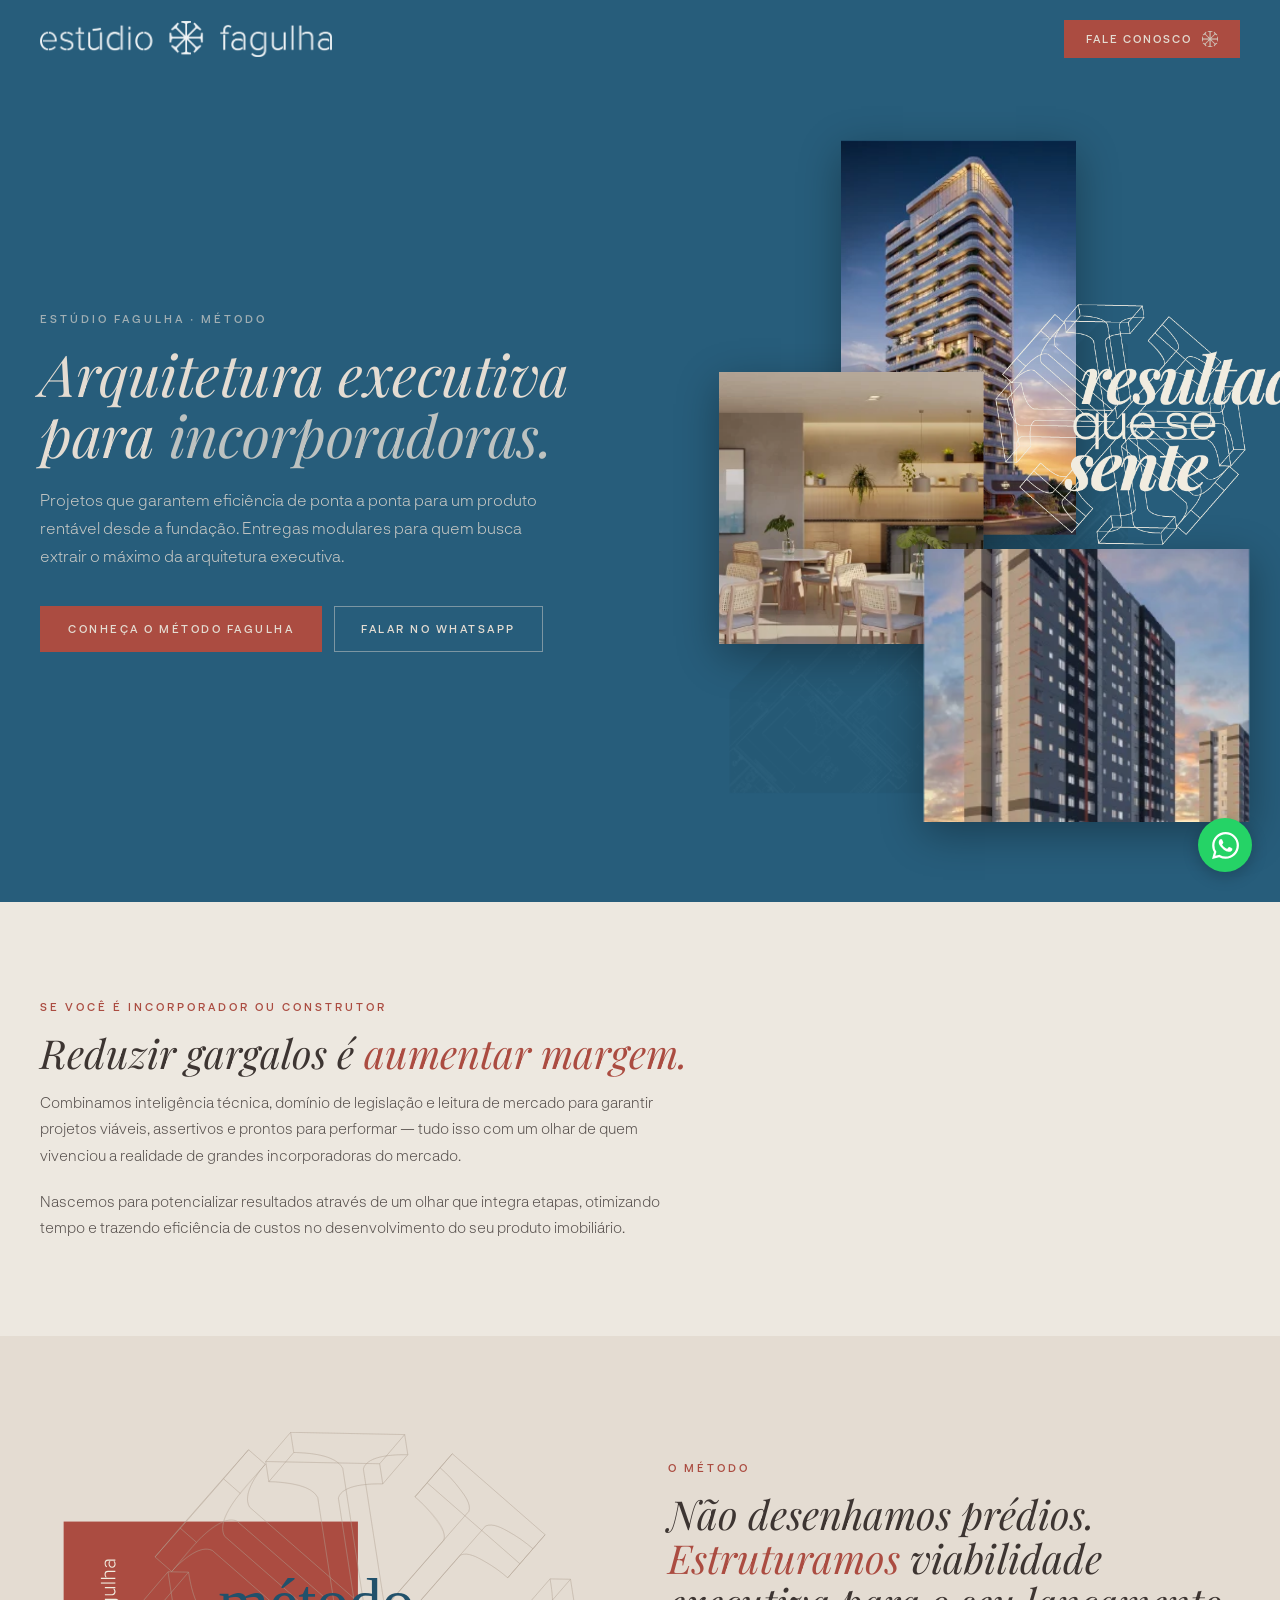
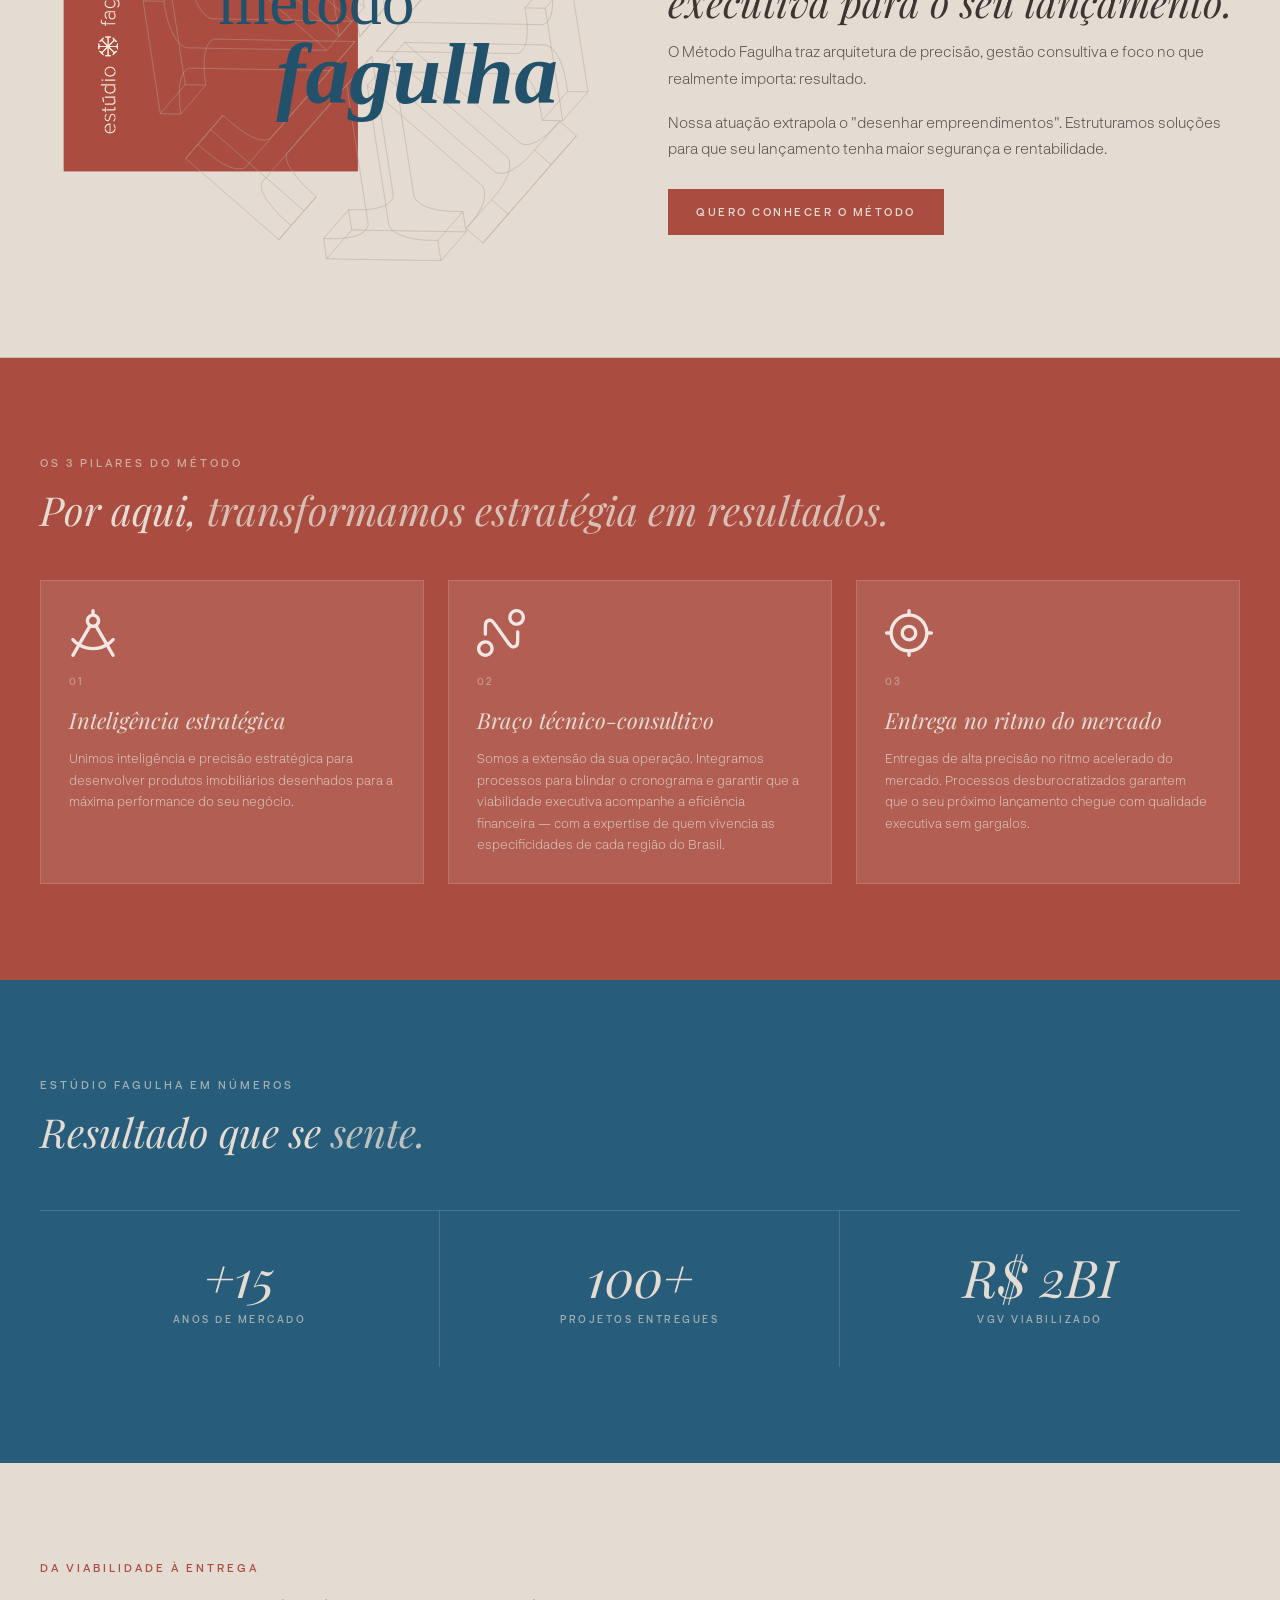
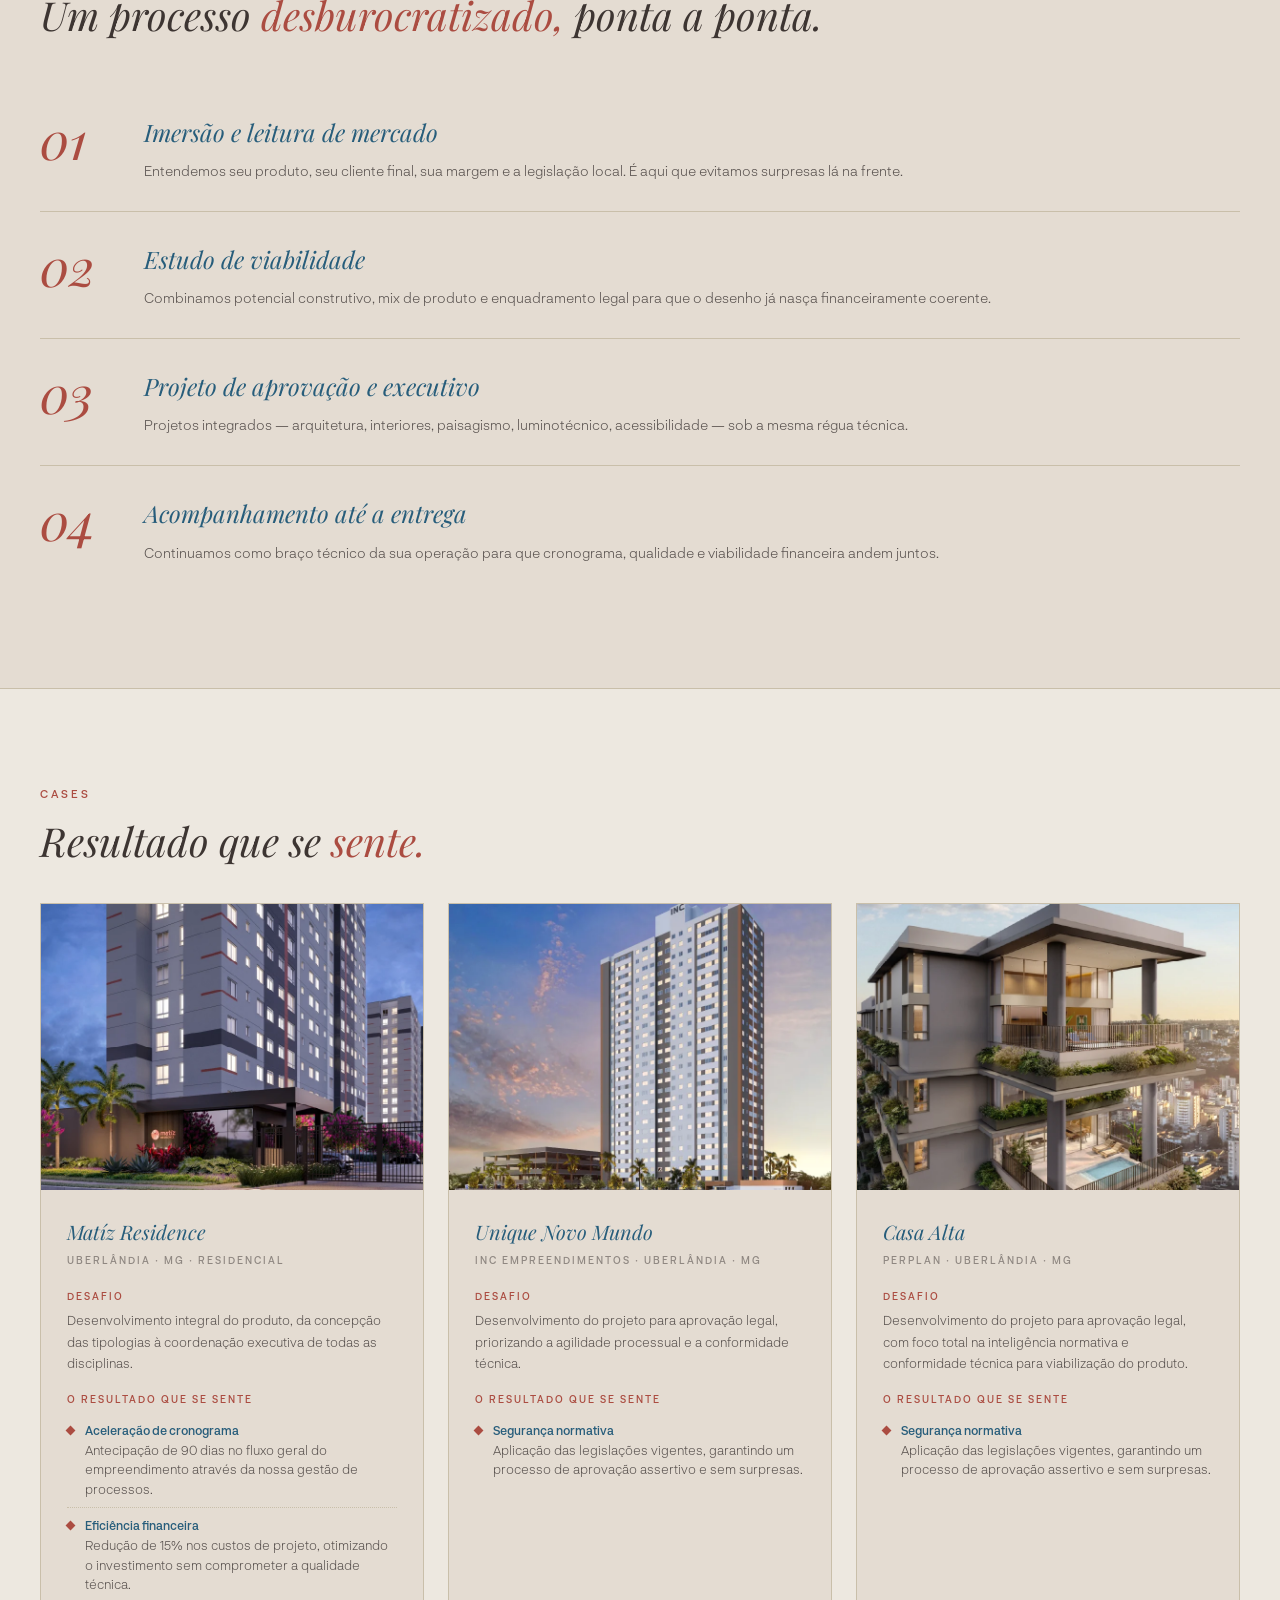
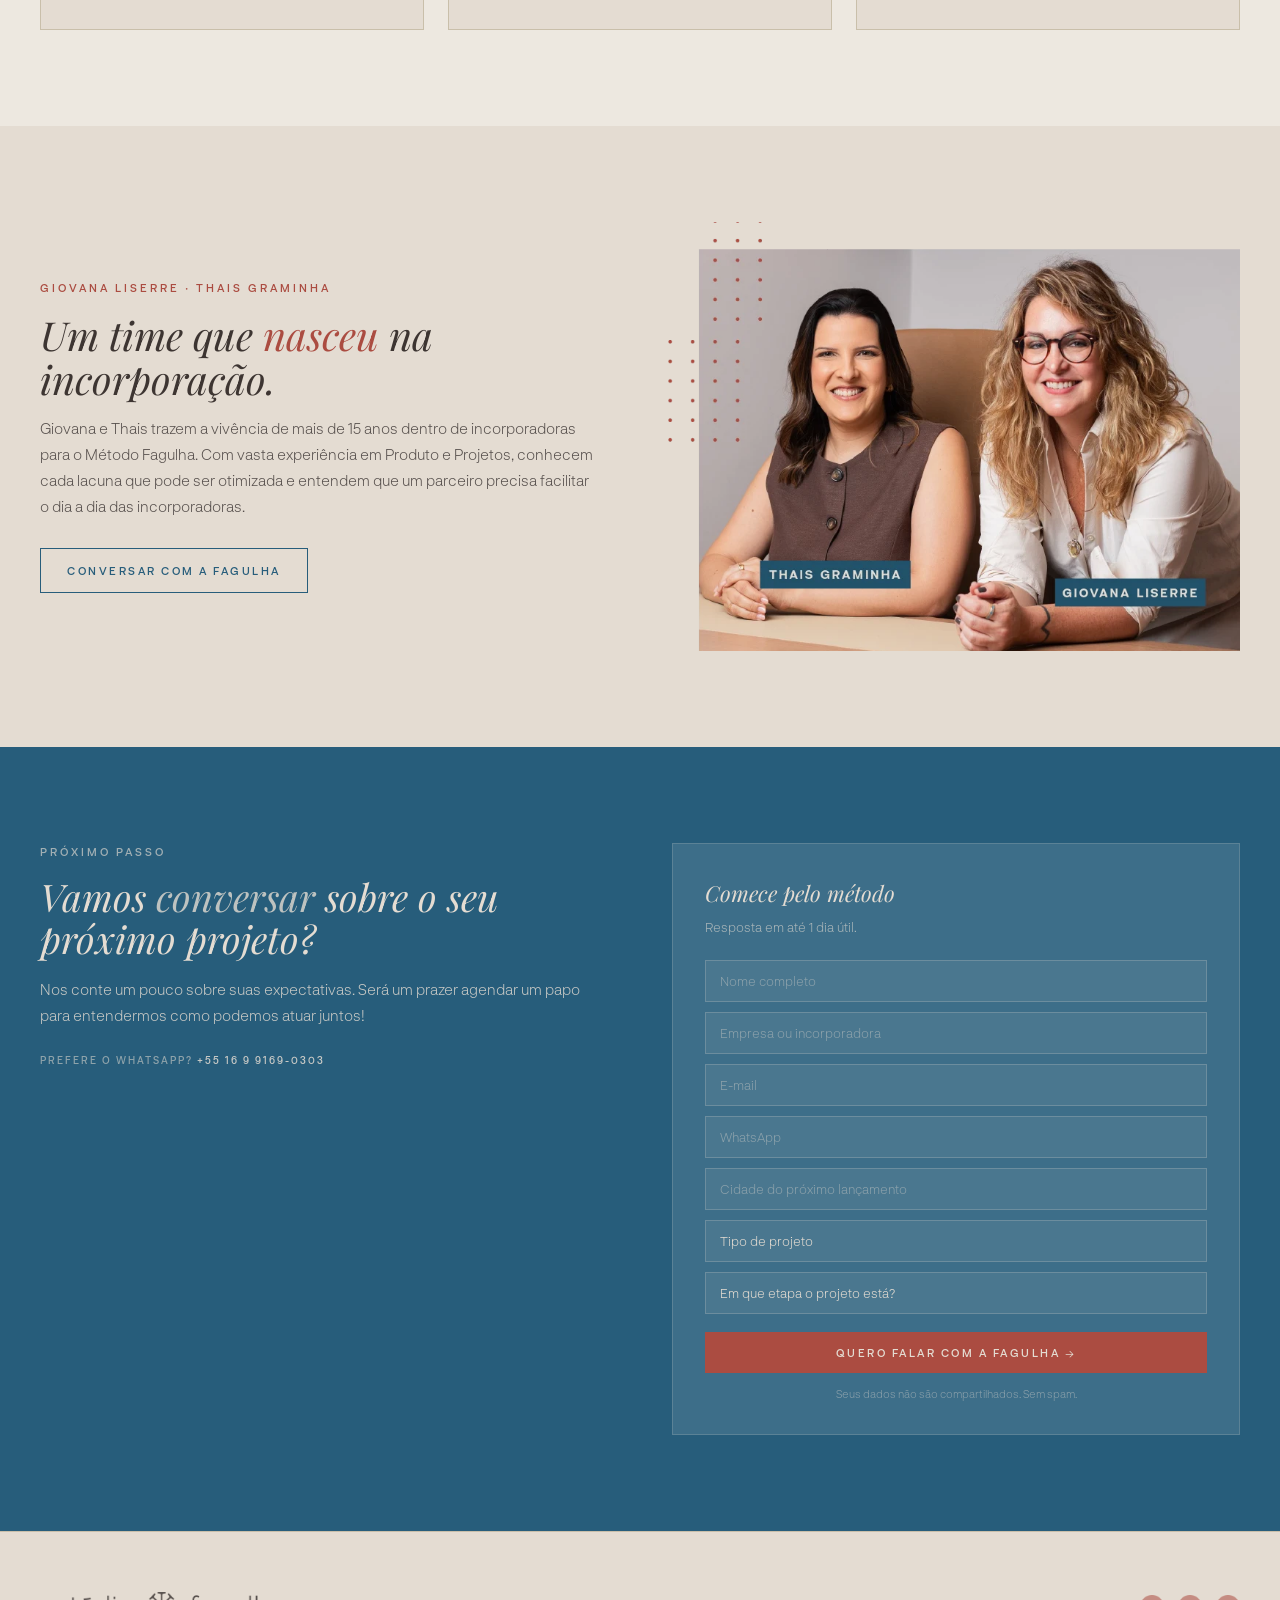
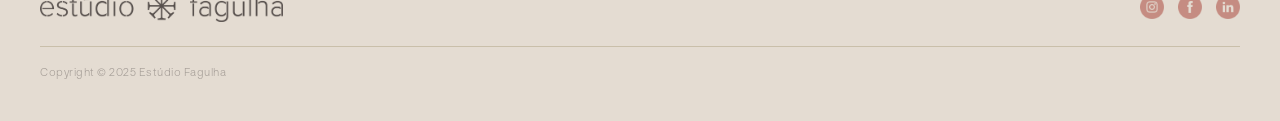
==== lp-metodo/index.html @ 12cda27a "lp-metodo: corrige overflow do overlay hero na borda direita Co-Authored-By: Claude Sonnet 4.6 <nore" ====
<!DOCTYPE html>
<html lang="pt-BR">
<head>
  <meta charset="utf-8">
  <title>Método Fagulha | Estúdio Fagulha</title>
  <meta name="description" content="Arquitetura executiva para incorporadoras e construtoras. Projetos viáveis, assertivos e rentáveis — do estudo de viabilidade à entrega.">
  <meta property="og:title" content="Método Fagulha | Estúdio Fagulha">
  <meta property="og:description" content="Arquitetura executiva para incorporadoras e construtoras. Projetos viáveis, assertivos e rentáveis — do estudo de viabilidade à entrega.">
  <meta property="og:type" content="website">
  <meta name="twitter:card" content="summary_large_image">
  <meta name="viewport" content="width=device-width, initial-scale=1">
  <link href="../images/favicon.jpg" rel="shortcut icon" type="image/x-icon">
  <style>
    /* ── FONTES ── */
    @font-face {
      font-family: 'PlayfairDisplay';
      src: url('../fonts/PlayfairDisplay-Italic.woff2') format('woff2');
      font-weight: 400;
      font-style: italic;
      font-display: swap;
    }
    @font-face {
      font-family: 'Neurialgrotesk';
      src: url('../fonts/NeurialGrotesk-Light.otf') format('opentype');
      font-weight: 300;
      font-style: normal;
      font-display: swap;
    }
    @font-face {
      font-family: 'Neurialgrotesk';
      src: url('../fonts/NeurialGrotesk-Regular.otf') format('opentype');
      font-weight: 400;
      font-style: normal;
      font-display: swap;
    }
    @font-face {
      font-family: 'Neurialgrotesk';
      src: url('../fonts/NeurialGrotesk-Medium.otf') format('opentype');
      font-weight: 500;
      font-style: normal;
      font-display: swap;
    }
    @font-face {
      font-family: 'Neurialgrotesk';
      src: url('../fonts/NeurialGrotesk-Bold.otf') format('opentype');
      font-weight: 700;
      font-style: normal;
      font-display: swap;
    }

    /* ── RESET ── */
    *, *::before, *::after { box-sizing: border-box; margin: 0; padding: 0; }
    html { scroll-behavior: smooth; }

    /* ── BASE ── */
    body {
      background-color: #e4dcd2;
      color: #57504d;
      font-family: 'Neurialgrotesk', Arial, sans-serif;
      font-weight: 400;
      line-height: 1.6;
      -webkit-font-smoothing: antialiased;
      -moz-osx-font-smoothing: grayscale;
      text-rendering: optimizeLegibility;
    }

    /* ── TOKENS ── */
    :root {
      --creme:       #e4dcd2;
      --creme-soft:  #ede8e0;
      --vermelho:    #ab4c41;
      --vermelho-dk: #9a423b;
      --azul:        #275d7b;
      --azul-dk:     #1e4c65;
      --marrom:      #57504d;
      --marrom-dk:   #3d3532;
      --linha:       #c9bfaa;
      --max:         1280px;
    }

    /* ── UTILIDADES ── */
    .eyebrow {
      font-size: 11px;
      font-weight: 500;
      letter-spacing: 3px;
      text-transform: uppercase;
      color: var(--vermelho);
      margin-bottom: 16px;
      display: block;
    }
    .eyebrow.light { color: rgba(228,220,210,.65); }

    h1, h2, h3, h4 {
      font-family: 'PlayfairDisplay', Georgia, serif;
      font-weight: 400;
      font-style: italic;
    }

    img { display: block; }

    /* ── NAVBAR ── */
    .navbar {
      position: fixed;
      top: 0; left: 0; right: 0;
      z-index: 100;
      padding: 20px 40px;
      display: flex;
      align-items: center;
      justify-content: space-between;
      transition: background 0.3s, box-shadow 0.3s;
    }
    .navbar:not(.scrolled) .navbar-logo img {
      filter: brightness(0) invert(1);
      opacity: 0.92;
    }
    .navbar.scrolled {
      background: rgba(228,220,210,.96);
      box-shadow: 0 1px 0 var(--linha);
      backdrop-filter: blur(4px);
    }
    .navbar-logo img { height: 36px; width: auto; transition: filter 0.3s; }
    .navbar-cta {
      display: inline-flex;
      align-items: center;
      gap: 10px;
      background: var(--vermelho);
      color: #e4dcd2;
      padding: 10px 22px;
      font-size: 11px;
      font-weight: 500;
      letter-spacing: 2px;
      text-transform: uppercase;
      text-decoration: none;
      transition: background .2s;
    }
    .navbar-cta:hover { background: var(--vermelho-dk); }
    .navbar-cta img { width: 16px; height: auto; }

    /* ── HERO ── */
    .hero {
      min-height: 100vh;
      padding: 140px 40px 80px;
      display: flex;
      align-items: center;
      background-color: var(--azul);
      overflow: hidden;
    }
    .hero-grid {
      max-width: var(--max);
      margin: 0 auto;
      width: 100%;
      display: grid;
      grid-template-columns: 1.1fr 0.9fr;
      gap: 64px;
      align-items: center;
    }
    .hero-heading {
      font-size: clamp(34px, 4.5vw, 58px);
      line-height: 1.05;
      letter-spacing: -0.5px;
      color: var(--creme);
      margin-bottom: 22px;
    }
    .hero-heading em { color: rgba(228,220,210,.8); font-style: italic; }
    .hero-body {
      font-size: 16px;
      font-weight: 300;
      line-height: 1.75;
      color: rgba(228,220,210,.85);
      margin-bottom: 36px;
      max-width: 500px;
    }
    .hero-ctas { display: flex; flex-wrap: wrap; gap: 12px; }
    /* ── HERO COLLAGE ── */
    .hero-collage {
      position: relative;
      width: 100%;
      aspect-ratio: 3 / 4;
    }
    .hero-text-layer {}

    .hero-blueprint {
      position: absolute;
      bottom: 4%;
      left: 0%;
      width: 78%;
      opacity: .11;
      pointer-events: none;
      z-index: 1;
    }
    .hero-photo {
      position: absolute;
      overflow: hidden;
      z-index: 2;
      box-shadow: 0 12px 40px rgba(0,0,0,.32);
    }
    .hero-photo img {
      width: 100%;
      height: 100%;
      object-fit: cover;
      display: block;
    }
    /* Torre alta — topo centro */
    .hero-photo-1 {
      top: 0;
      left: 22%;
      width: 46%;
      height: 58%;
    }
    /* Interior — meio esquerda */
    .hero-photo-2 {
      top: 34%;
      left: -2%;
      width: 52%;
      height: 40%;
    }
    /* Edifício — base direita */
    .hero-photo-3 {
      bottom: 0;
      right: -2%;
      width: 64%;
      height: 40%;
    }
    .hero-overlay {
      position: absolute;
      top: 24%;
      right: -18%;
      width: 66%;
      z-index: 4;
      pointer-events: none;
    }

    /* ── BOTÕES ── */
    .btn-primary {
      display: inline-flex;
      align-items: center;
      gap: 8px;
      background: var(--vermelho);
      color: #e4dcd2;
      padding: 14px 28px;
      font-size: 11px;
      font-weight: 500;
      letter-spacing: 2.5px;
      text-transform: uppercase;
      text-decoration: none;
      border: none;
      cursor: pointer;
      transition: background .2s;
    }
    .btn-primary:hover { background: var(--vermelho-dk); }

    .btn-outline {
      display: inline-flex;
      align-items: center;
      gap: 8px;
      background: transparent;
      color: var(--creme);
      padding: 13px 26px;
      font-size: 11px;
      font-weight: 500;
      letter-spacing: 2.5px;
      text-transform: uppercase;
      text-decoration: none;
      border: 1.5px solid rgba(228,220,210,.45);
      cursor: pointer;
      transition: all .2s;
    }
    .btn-outline:hover { background: rgba(228,220,210,.1); border-color: var(--creme); }

    .btn-outline-azul {
      display: inline-flex;
      align-items: center;
      gap: 8px;
      background: transparent;
      color: var(--azul);
      padding: 13px 26px;
      font-size: 11px;
      font-weight: 500;
      letter-spacing: 2.5px;
      text-transform: uppercase;
      text-decoration: none;
      border: 1.5px solid var(--azul);
      cursor: pointer;
      transition: all .2s;
    }
    .btn-outline-azul:hover { background: var(--azul); color: var(--creme); }

    /* ── SEÇÕES ── */
    .section { padding: 96px 40px; }
    .section.bg-soft { background: var(--creme-soft); }
    .section.bg-azul { background: var(--azul); color: var(--creme); }
    .section.bg-verm { background: var(--vermelho); color: var(--creme); }

    .section.bg-azul .section-heading,
    .section.bg-verm .section-heading { color: var(--creme); }
    .section.bg-azul .section-heading em,
    .section.bg-verm .section-heading em { color: rgba(228,220,210,.8); }
    .section.bg-azul .section-body,
    .section.bg-verm .section-body { color: rgba(228,220,210,.85); }

    .section-inner { max-width: var(--max); margin: 0 auto; }

    .section-heading {
      font-size: clamp(26px, 3.5vw, 40px);
      line-height: 1.1;
      color: var(--marrom-dk);
      margin-bottom: 14px;
    }
    .section-heading em { color: var(--vermelho); }

    .section-body {
      font-size: 15px;
      font-weight: 300;
      line-height: 1.75;
      color: var(--marrom);
      max-width: 560px;
    }

    /* ── GRIDS ── */
    .two-col { display: grid; grid-template-columns: 1fr 1fr; gap: 56px; align-items: start; }
    .two-col.center { align-items: center; }
    .three-col { display: grid; grid-template-columns: repeat(3, 1fr); gap: 24px; }
    .two-two { display: grid; grid-template-columns: repeat(2, 1fr); gap: 24px; }

    /* ── IMAGENS ── */
    .img-service {
      width: 100%;
      aspect-ratio: 4/3;
      object-fit: cover;
    }

    /* ── PILARES (fundo vermelho) ── */
    .pillar {
      background: rgba(228,220,210,.12);
      border: 1px solid rgba(228,220,210,.18);
      padding: 28px;
    }
    .pillar-icon {
      width: 48px;
      height: 48px;
      margin-bottom: 16px;
      display: block;
      filter: brightness(0) invert(1);
      opacity: 0.85;
    }
    .pillar-num {
      font-size: 10px;
      font-weight: 500;
      letter-spacing: 2px;
      text-transform: uppercase;
      color: rgba(228,220,210,.45);
      margin-bottom: 14px;
    }
    .pillar h4 {
      font-size: 22px;
      color: var(--creme);
      margin-bottom: 10px;
    }
    .pillar p {
      font-size: 13px;
      font-weight: 300;
      color: rgba(228,220,210,.8);
      line-height: 1.65;
    }

    /* ── NÚMEROS ── */
    .stats {
      display: grid;
      grid-template-columns: repeat(3, 1fr);
      margin-top: 56px;
      border-top: 1px solid rgba(228,220,210,.18);
    }
    .stat {
      padding: 40px 24px;
      text-align: center;
      border-right: 1px solid rgba(228,220,210,.18);
    }
    .stat:last-child { border-right: none; }
    .stat-num {
      font-family: 'PlayfairDisplay', Georgia, serif;
      font-size: 52px;
      font-style: italic;
      line-height: 1;
      color: var(--creme);
      margin-bottom: 8px;
    }
    .stat-lab {
      font-size: 10px;
      font-weight: 500;
      letter-spacing: 2.5px;
      text-transform: uppercase;
      color: rgba(228,220,210,.65);
    }

    /* ── PASSOS DO MÉTODO ── */
    .method-steps { margin-top: 48px; }
    .method-step {
      display: grid;
      grid-template-columns: 80px 1fr;
      gap: 24px;
      padding: 28px 0;
      border-bottom: 1px solid var(--linha);
      align-items: start;
    }
    .method-step:last-child { border-bottom: none; }
    .method-step-num {
      font-family: 'PlayfairDisplay', Georgia, serif;
      font-size: 52px;
      font-style: italic;
      color: var(--vermelho);
      line-height: 1;
    }
    .method-step-content h4 {
      font-size: 24px;
      color: var(--azul);
      margin-bottom: 8px;
    }
    .method-step-content p {
      font-size: 14px;
      font-weight: 300;
      line-height: 1.7;
      color: var(--marrom);
    }

    /* ── CASES ── */
    .case-card {
      background: var(--creme);
      border: 1px solid var(--linha);
      overflow: hidden;
    }
    .case-card-img {
      width: 100%;
      aspect-ratio: 4/3;
      object-fit: cover;
      display: block;
      transition: transform .4s;
    }
    .case-card:hover .case-card-img { transform: scale(1.03); }
    .case-card-img-wrap { overflow: hidden; }
    .case-card-body { padding: 26px; }
    .case-card-name {
      font-family: 'PlayfairDisplay', Georgia, serif;
      font-size: 20px;
      color: var(--azul);
      margin-bottom: 4px;
    }
    .case-card-meta {
      font-size: 10px;
      font-weight: 500;
      letter-spacing: 2px;
      text-transform: uppercase;
      color: var(--marrom);
      opacity: .6;
      margin-bottom: 20px;
    }
    .case-label {
      font-size: 10px;
      font-weight: 500;
      letter-spacing: 2px;
      text-transform: uppercase;
      color: var(--vermelho);
      margin-bottom: 6px;
    }
    .case-text {
      font-size: 13px;
      font-weight: 300;
      line-height: 1.65;
      color: var(--marrom);
      margin-bottom: 16px;
    }
    .case-results { list-style: none; }
    .case-results li {
      font-size: 13px;
      font-weight: 300;
      color: var(--marrom);
      padding: 8px 0 8px 18px;
      position: relative;
      border-bottom: 1px dotted var(--linha);
      line-height: 1.5;
    }
    .case-results li:last-child { border-bottom: none; }
    .case-results li::before {
      content: '';
      position: absolute;
      left: 0;
      top: 14px;
      width: 7px;
      height: 7px;
      background: var(--vermelho);
      transform: rotate(45deg);
    }
    .case-results li strong {
      display: block;
      font-weight: 500;
      font-size: 12px;
      color: var(--azul);
      margin-bottom: 2px;
      font-family: 'Neurialgrotesk', sans-serif;
      font-style: normal;
    }

    /* ── DIVISOR ── */
    .divider { border: none; border-top: 1px solid var(--linha); }

    /* ── FORMULÁRIO ── */
    .form-section {
      padding: 96px 40px;
      background: var(--azul);
      color: var(--creme);
    }
    .form-grid {
      max-width: var(--max);
      margin: 0 auto;
      display: grid;
      grid-template-columns: 1fr 1fr;
      gap: 64px;
      align-items: start;
    }
    .form-heading {
      font-size: clamp(26px, 3.5vw, 38px);
      line-height: 1.1;
      color: var(--creme);
      margin-bottom: 16px;
    }
    .form-heading em { color: rgba(228,220,210,.8); }
    .form-body {
      font-size: 15px;
      font-weight: 300;
      line-height: 1.75;
      color: rgba(228,220,210,.85);
      margin-bottom: 24px;
    }
    .form-wp {
      font-size: 10px;
      font-weight: 500;
      letter-spacing: 2px;
      text-transform: uppercase;
      color: rgba(228,220,210,.55);
    }
    .form-wp a { color: rgba(228,220,210,.85); text-decoration: none; }
    .form-wp a:hover { color: var(--creme); }
    .form-box {
      background: rgba(255,255,255,.1);
      border: 1px solid rgba(228,220,210,.18);
      padding: 32px;
    }
    .form-box-title {
      font-family: 'PlayfairDisplay', Georgia, serif;
      font-size: 22px;
      color: var(--creme);
      margin-bottom: 6px;
    }
    .form-box-sub {
      font-size: 13px;
      font-weight: 300;
      color: rgba(228,220,210,.65);
      margin-bottom: 22px;
    }
    .field {
      width: 100%;
      background: rgba(228,220,210,.08);
      border: 1px solid rgba(228,220,210,.22);
      padding: 12px 14px;
      color: var(--creme);
      font-family: 'Neurialgrotesk', Arial, sans-serif;
      font-size: 13px;
      font-weight: 300;
      margin-bottom: 10px;
      outline: none;
      appearance: none;
      transition: border-color .2s;
    }
    .field::placeholder { color: rgba(228,220,210,.42); }
    .field:focus { border-color: rgba(228,220,210,.55); }
    .field option { background: var(--azul-dk); color: #e4dcd2; }
    .form-submit {
      width: 100%;
      background: var(--vermelho);
      color: var(--creme);
      border: none;
      padding: 14px;
      font-family: 'Neurialgrotesk', Arial, sans-serif;
      font-size: 11px;
      font-weight: 500;
      letter-spacing: 2.5px;
      text-transform: uppercase;
      cursor: pointer;
      margin-top: 8px;
      transition: background .2s;
      display: flex;
      align-items: center;
      justify-content: center;
      gap: 10px;
    }
    .form-submit:hover { background: var(--vermelho-dk); }
    .form-privacy {
      font-size: 11px;
      font-weight: 300;
      color: rgba(228,220,210,.45);
      margin-top: 12px;
      text-align: center;
    }

    /* ── FOOTER ── */
    .footer {
      background: transparent;
      padding: 60px 40px 40px;
      border-top: 1px solid var(--linha);
    }
    .footer-bar {
      max-width: var(--max);
      margin: 0 auto;
      display: flex;
      align-items: center;
      justify-content: space-between;
      flex-wrap: wrap;
      gap: 20px;
    }
    .footer-bar img { height: 30px; width: auto; }
    .footer-social { display: flex; gap: 14px; align-items: center; }
    .footer-social a { opacity: .55; transition: opacity .2s; }
    .footer-social a:hover { opacity: 1; }
    .footer-social img { width: 24px; height: 24px; object-fit: contain; }
    .footer-divider {
      max-width: var(--max);
      margin: 24px auto 0;
      border: none;
      border-top: 1px solid var(--linha);
    }
    .footer-copy {
      max-width: var(--max);
      margin: 0 auto;
      padding: 16px 0 0;
      font-size: 11px;
      font-weight: 300;
      color: rgba(87,80,77,.45);
      letter-spacing: .5px;
    }

    /* ── WHATSAPP FLUTUANTE ── */
    .wpp-float {
      position: fixed;
      bottom: 28px;
      right: 28px;
      z-index: 200;
      width: 54px;
      height: 54px;
      background: #25D366;
      border-radius: 50%;
      display: flex;
      align-items: center;
      justify-content: center;
      box-shadow: 0 4px 16px rgba(0,0,0,.22);
      transition: transform .2s;
      text-decoration: none;
    }
    .wpp-float:hover { transform: scale(1.07); }
    .wpp-float svg { width: 27px; height: 27px; fill: #fff; }

    /* ── RESPONSIVO ── */
    @media (max-width: 960px) {
      .navbar { padding: 16px 24px; }
      .hero { padding: 120px 24px 60px; }
      .hero-grid { grid-template-columns: 1fr; gap: 36px; }
      .hero-img { aspect-ratio: 16/9; }
      .section { padding: 72px 24px; }
      .two-col { grid-template-columns: 1fr; gap: 36px; }
      .three-col { grid-template-columns: 1fr; }
      .two-two { grid-template-columns: 1fr; }
      .stats { grid-template-columns: 1fr; }
      .stat { border-right: none; border-bottom: 1px solid rgba(228,220,210,.18); }
      .stat:last-child { border-bottom: none; }
      .method-step { grid-template-columns: 60px 1fr; gap: 16px; }
      .method-step-num { font-size: 40px; }
      .form-section { padding: 72px 24px; }
      .form-grid { grid-template-columns: 1fr; gap: 40px; }
      .footer { padding: 40px 24px 28px; }
      .footer-bar { flex-direction: column; align-items: flex-start; }
    }

    /* ── PLACEHOLDERS DE IMAGEM ── */
    .img-ph {
      width: 100%;
      background: repeating-linear-gradient(
        45deg,
        rgba(171,76,65,.07),
        rgba(171,76,65,.07) 9px,
        rgba(171,76,65,.14) 9px,
        rgba(171,76,65,.14) 18px
      );
      border: 1.5px dashed var(--vermelho);
      display: flex;
      flex-direction: column;
      align-items: center;
      justify-content: center;
      text-align: center;
      padding: 28px 20px;
      gap: 10px;
      font-family: 'Courier New', monospace;
      font-size: 10px;
      letter-spacing: 1.5px;
      text-transform: uppercase;
      color: var(--vermelho);
    }
    .img-ph-file {
      font-size: 11.5px;
      letter-spacing: 0.5px;
      text-transform: none;
      color: var(--marrom-dk);
      background: var(--creme);
      padding: 4px 14px;
      border: 1px solid var(--vermelho);
    }
    .img-ph-dim {
      font-size: 9px;
      opacity: .6;
    }
  </style>
</head>
<body>

<!-- WhatsApp flutuante -->
<a href="https://api.whatsapp.com/send?phone=5516991690303" target="_blank" rel="noopener" class="wpp-float" aria-label="Falar no WhatsApp">
  <svg viewBox="0 0 24 24" xmlns="http://www.w3.org/2000/svg"><path d="M17.472 14.382c-.297-.149-1.758-.867-2.03-.967-.273-.099-.471-.148-.67.15-.197.297-.767.966-.94 1.164-.173.199-.347.223-.644.075-.297-.15-1.255-.463-2.39-1.475-.883-.788-1.48-1.761-1.653-2.059-.173-.297-.018-.458.13-.606.134-.133.298-.347.446-.52.149-.174.198-.298.298-.497.099-.198.05-.371-.025-.52-.075-.149-.669-1.612-.916-2.207-.242-.579-.487-.5-.669-.51-.173-.008-.371-.01-.57-.01-.198 0-.52.074-.792.372-.272.297-1.04 1.016-1.04 2.479 0 1.462 1.065 2.875 1.213 3.074.149.198 2.096 3.2 5.077 4.487.709.306 1.262.489 1.694.625.712.227 1.36.195 1.871.118.571-.085 1.758-.719 2.006-1.413.248-.694.248-1.289.173-1.413-.074-.124-.272-.198-.57-.347m-5.421 7.403h-.004a9.87 9.87 0 01-5.031-1.378l-.361-.214-3.741.982.998-3.648-.235-.374a9.86 9.86 0 01-1.51-5.26c.001-5.45 4.436-9.884 9.888-9.884 2.64 0 5.122 1.03 6.988 2.898a9.825 9.825 0 012.893 6.994c-.003 5.45-4.437 9.884-9.885 9.884m8.413-18.297A11.815 11.815 0 0012.05 0C5.495 0 .16 5.335.157 11.892c0 2.096.547 4.142 1.588 5.945L.057 24l6.305-1.654a11.882 11.882 0 005.683 1.448h.005c6.554 0 11.89-5.335 11.893-11.893a11.821 11.821 0 00-3.48-8.413z"/></svg>
</a>

<!-- ── NAVBAR ── -->
<nav class="navbar" id="navbar">
  <a href="../index.html" class="navbar-logo">
    <img src="../images/Logotipo_Est_Fagulha_horizontal_brown.png" alt="Estúdio Fagulha" width="220" height="auto">
  </a>
  <a href="#contato" class="navbar-cta">
    fale conosco
    <img src="../images/Grafismo_Fagulha_Icone_OffWhite.png" alt="" width="16" height="16">
  </a>
</nav>

<!-- ── HERO ── -->
<section class="hero" id="topo">
  <div class="hero-grid">
    <div class="hero-text-layer">
      <span class="eyebrow light">Estúdio Fagulha &middot; Método</span>
      <h1 class="hero-heading">Arquitetura executiva para <em>incorporadoras.</em></h1>
      <p class="hero-body">Projetos que garantem eficiência de ponta a ponta para um produto rentável desde a fundação. Entregas modulares para quem busca extrair o máximo da arquitetura executiva.</p>
      <div class="hero-ctas">
        <a href="#metodo" class="btn-primary">Conheça o Método Fagulha</a>
        <a href="https://api.whatsapp.com/send?phone=5516991690303" target="_blank" rel="noopener" class="btn-outline">Falar no WhatsApp</a>
      </div>
    </div>
    <div class="hero-collage" id="hero-parallax">
      <img src="../images/hero-blueprint.webp"      alt="" class="hero-blueprint" aria-hidden="true" loading="eager">
      <div class="hero-photo hero-photo-1">
        <img src="../images/hero-foto-01.webp" alt="Torre residencial" loading="eager">
      </div>
      <div class="hero-photo hero-photo-2">
        <img src="../images/hero-foto-03.webp" alt="Área de convivência" loading="eager">
      </div>
      <div class="hero-photo hero-photo-3">
        <img src="../images/hero-foto-02.webp" alt="Empreendimento residencial" loading="eager">
      </div>
      <img src="../images/hero-overlay-texto.webp" alt="" class="hero-overlay" aria-hidden="true" loading="eager">
    </div>
  </div>
</section>

<!-- ── DOR ── -->
<section class="section bg-soft" id="dor">
  <div class="section-inner">
    <span class="eyebrow">Se você é incorporador ou construtor</span>
    <h2 class="section-heading" style="max-width:700px">Reduzir gargalos é <em>aumentar margem.</em></h2>
    <p class="section-body" style="max-width:620px; margin-bottom:20px">Combinamos inteligência técnica, domínio de legislação e leitura de mercado para garantir projetos viáveis, assertivos e prontos para performar — tudo isso com um olhar de quem vivenciou a realidade de grandes incorporadoras do mercado.</p>
    <p class="section-body" style="max-width:620px">Nascemos para potencializar resultados através de um olhar que integra etapas, otimizando tempo e trazendo eficiência de custos no desenvolvimento do seu produto imobiliário.</p>
  </div>
</section>

<!-- ── O MÉTODO ── -->
<section class="section" id="metodo">
  <div class="section-inner">
    <div class="two-col center">
      <img src="../images/metodo-fagulha.svg" alt="Método Fagulha" class="img-service" style="object-fit:contain" loading="lazy">
      <div>
        <span class="eyebrow">O Método</span>
        <h2 class="section-heading">Não desenhamos prédios. <em>Estruturamos</em> viabilidade executiva para o seu lançamento.</h2>
        <p class="section-body" style="margin-bottom:18px">O Método Fagulha traz arquitetura de precisão, gestão consultiva e foco no que realmente importa: resultado.</p>
        <p class="section-body">Nossa atuação extrapola o "desenhar empreendimentos". Estruturamos soluções para que seu lançamento tenha maior segurança e rentabilidade.</p>
        <a href="#contato" class="btn-primary" style="margin-top:28px">Quero conhecer o Método</a>
      </div>
    </div>
  </div>
</section>

<hr class="divider">

<!-- ── PILARES ── -->
<section class="section bg-verm" id="pilares">
  <div class="section-inner">
    <span class="eyebrow light">Os 3 pilares do Método</span>
    <h2 class="section-heading" style="margin-bottom:48px">Por aqui, <em>transformamos estratégia em resultados.</em></h2>
    <div class="three-col">
      <div class="pillar">
        <img src="../images/icone-pilar-01.svg" alt="" class="pillar-icon" aria-hidden="true">
        <div class="pillar-num">01</div>
        <h4>Inteligência estratégica</h4>
        <p>Unimos inteligência e precisão estratégica para desenvolver produtos imobiliários desenhados para a máxima performance do seu negócio.</p>
      </div>
      <div class="pillar">
        <img src="../images/icone-pilar-02.svg" alt="" class="pillar-icon" aria-hidden="true">
        <div class="pillar-num">02</div>
        <h4>Braço técnico-consultivo</h4>
        <p>Somos a extensão da sua operação. Integramos processos para blindar o cronograma e garantir que a viabilidade executiva acompanhe a eficiência financeira — com a expertise de quem vivencia as especificidades de cada região do Brasil.</p>
      </div>
      <div class="pillar">
        <img src="../images/icone-pilar-03.svg" alt="" class="pillar-icon" aria-hidden="true">
        <div class="pillar-num">03</div>
        <h4>Entrega no ritmo do mercado</h4>
        <p>Entregas de alta precisão no ritmo acelerado do mercado. Processos desburocratizados garantem que o seu próximo lançamento chegue com qualidade executiva sem gargalos.</p>
      </div>
    </div>
  </div>
</section>

<!-- ── NÚMEROS ── -->
<section class="section bg-azul" id="numeros">
  <div class="section-inner">
    <span class="eyebrow light">Estúdio Fagulha em números</span>
    <h2 class="section-heading">Resultado que se <em>sente.</em></h2>
    <div class="stats">
      <div class="stat">
        <div class="stat-num">+15</div>
        <div class="stat-lab">anos de mercado</div>
      </div>
      <div class="stat">
        <div class="stat-num">100+</div>
        <div class="stat-lab">projetos entregues</div>
      </div>
      <div class="stat">
        <div class="stat-num">R$&nbsp;2BI</div>
        <div class="stat-lab">VGV viabilizado</div>
      </div>
    </div>
  </div>
</section>

<!-- ── COMO FUNCIONA ── -->
<section class="section" id="como-funciona">
  <div class="section-inner">
    <span class="eyebrow">Da viabilidade à entrega</span>
    <h2 class="section-heading">Um processo <em>desburocratizado,</em> ponta a ponta.</h2>
    <div class="method-steps">
      <div class="method-step">
        <div class="method-step-num">01</div>
        <div class="method-step-content">
          <h4>Imersão e leitura de mercado</h4>
          <p>Entendemos seu produto, seu cliente final, sua margem e a legislação local. É aqui que evitamos surpresas lá na frente.</p>
        </div>
      </div>
      <div class="method-step">
        <div class="method-step-num">02</div>
        <div class="method-step-content">
          <h4>Estudo de viabilidade</h4>
          <p>Combinamos potencial construtivo, mix de produto e enquadramento legal para que o desenho já nasça financeiramente coerente.</p>
        </div>
      </div>
      <div class="method-step">
        <div class="method-step-num">03</div>
        <div class="method-step-content">
          <h4>Projeto de aprovação e executivo</h4>
          <p>Projetos integrados — arquitetura, interiores, paisagismo, luminotécnico, acessibilidade — sob a mesma régua técnica.</p>
        </div>
      </div>
      <div class="method-step">
        <div class="method-step-num">04</div>
        <div class="method-step-content">
          <h4>Acompanhamento até a entrega</h4>
          <p>Continuamos como braço técnico da sua operação para que cronograma, qualidade e viabilidade financeira andem juntos.</p>
        </div>
      </div>
    </div>
  </div>
</section>

<hr class="divider">

<!-- ── CASES ── -->
<section class="section bg-soft" id="cases">
  <div class="section-inner">
    <span class="eyebrow">Cases</span>
    <h2 class="section-heading" style="margin-bottom:40px">Resultado que se <em>sente.</em></h2>
    <div class="three-col">

      <!-- Matíz Residence -->
      <div class="case-card">
        <div class="case-card-img-wrap">
          <img src="../images/case-matiz-residence.webp" alt="Matíz Residence" class="case-card-img" loading="lazy">
        </div>
        <div class="case-card-body">
          <h3 class="case-card-name">Matíz Residence</h3>
          <p class="case-card-meta">Uberlândia &middot; MG &middot; Residencial</p>
          <p class="case-label">Desafio</p>
          <p class="case-text">Desenvolvimento integral do produto, da concepção das tipologias à coordenação executiva de todas as disciplinas.</p>
          <p class="case-label">O resultado que se sente</p>
          <ul class="case-results">
            <li>
              <strong>Aceleração de cronograma</strong>
              Antecipação de 90 dias no fluxo geral do empreendimento através da nossa gestão de processos.
            </li>
            <li>
              <strong>Eficiência financeira</strong>
              Redução de 15% nos custos de projeto, otimizando o investimento sem comprometer a qualidade técnica.
            </li>
          </ul>
        </div>
      </div>

      <!-- Unique Novo Mundo -->
      <div class="case-card">
        <div class="case-card-img-wrap">
          <img src="../images/case-unique-novo-mundo.webp" alt="Unique Novo Mundo" class="case-card-img" loading="lazy">
        </div>
        <div class="case-card-body">
          <h3 class="case-card-name">Unique Novo Mundo</h3>
          <p class="case-card-meta">INC Empreendimentos &middot; Uberlândia &middot; MG</p>
          <p class="case-label">Desafio</p>
          <p class="case-text">Desenvolvimento do projeto para aprovação legal, priorizando a agilidade processual e a conformidade técnica.</p>
          <p class="case-label">O resultado que se sente</p>
          <ul class="case-results">
            <li>
              <strong>Segurança normativa</strong>
              Aplicação das legislações vigentes, garantindo um processo de aprovação assertivo e sem surpresas.
            </li>
          </ul>
        </div>
      </div>

      <!-- Casa Alta -->
      <div class="case-card">
        <div class="case-card-img-wrap">
          <img src="../images/case-casa-alta.webp" alt="Casa Alta" class="case-card-img" loading="lazy">
        </div>
        <div class="case-card-body">
          <h3 class="case-card-name">Casa Alta</h3>
          <p class="case-card-meta">Perplan &middot; Uberlândia &middot; MG</p>
          <p class="case-label">Desafio</p>
          <p class="case-text">Desenvolvimento do projeto para aprovação legal, com foco total na inteligência normativa e conformidade técnica para viabilização do produto.</p>
          <p class="case-label">O resultado que se sente</p>
          <ul class="case-results">
            <li>
              <strong>Segurança normativa</strong>
              Aplicação das legislações vigentes, garantindo um processo de aprovação assertivo e sem surpresas.
            </li>
          </ul>
        </div>
      </div>

    </div>
  </div>
</section>

<!-- ── QUEM ESTÁ POR TRÁS ── -->
<section class="section" id="sobre">
  <div class="section-inner">
    <div class="two-col center">
      <div>
        <span class="eyebrow">Giovana Liserre &middot; Thais Graminha</span>
        <h2 class="section-heading">Um time que <em>nasceu</em> na incorporação.</h2>
        <p class="section-body">Giovana e Thais trazem a vivência de mais de 15 anos dentro de incorporadoras para o Método Fagulha. Com vasta experiência em Produto e Projetos, conhecem cada lacuna que pode ser otimizada e entendem que um parceiro precisa facilitar o dia a dia das incorporadoras.</p>
        <a href="#contato" class="btn-outline-azul" style="margin-top:28px">Conversar com a Fagulha</a>
      </div>
      <img src="../images/fundadoras-fagulha.webp" alt="Thais Graminha e Giovana Liserre — fundadoras do Estúdio Fagulha" class="img-service" loading="lazy">
    </div>
  </div>
</section>

<!-- ── FORMULÁRIO ── -->
<section class="form-section" id="contato">
  <div class="form-grid">
    <div>
      <span class="eyebrow light">Próximo passo</span>
      <h2 class="form-heading">Vamos <em>conversar</em> sobre o seu próximo projeto?</h2>
      <p class="form-body">Nos conte um pouco sobre suas expectativas. Será um prazer agendar um papo para entendermos como podemos atuar juntos!</p>
      <p class="form-wp">Prefere o WhatsApp? <a href="https://api.whatsapp.com/send?phone=5516991690303" target="_blank" rel="noopener">+55 16 9 9169-0303</a></p>
    </div>
    <div class="form-box">
      <div class="form-box-title">Comece pelo método</div>
      <div class="form-box-sub">Resposta em até 1 dia útil.</div>
      <form name="metodo-contato" method="post" action="#">
        <input  class="field" type="text"  name="nome"      placeholder="Nome completo"               required>
        <input  class="field" type="text"  name="empresa"   placeholder="Empresa ou incorporadora"     required>
        <input  class="field" type="email" name="email"     placeholder="E-mail"                       required>
        <input  class="field" type="tel"   name="whatsapp"  placeholder="WhatsApp">
        <input  class="field" type="text"  name="cidade"    placeholder="Cidade do próximo lançamento">
        <select class="field" name="tipo" required>
          <option value="" disabled selected>Tipo de projeto</option>
          <option value="Residencial">Residencial</option>
          <option value="Comercial">Comercial</option>
          <option value="Corporativo">Corporativo</option>
        </select>
        <select class="field" name="etapa">
          <option value="" disabled selected>Em que etapa o projeto está?</option>
          <option value="Concepção">Concepção</option>
          <option value="Viabilidade">Estudo de Viabilidade</option>
          <option value="Aprovação">Projeto de Aprovação</option>
          <option value="Executivo">Projeto Executivo</option>
          <option value="Outra">Outra etapa</option>
        </select>
        <button type="submit" class="form-submit">
          Quero falar com a Fagulha &rarr;
        </button>
        <p class="form-privacy">Seus dados não são compartilhados. Sem spam.</p>
      </form>
    </div>
  </div>
</section>

<!-- ── FOOTER ── -->
<footer class="footer">
  <div class="footer-bar">
    <a href="../index.html">
      <img src="../images/Logotipo_Est_Fagulha_horizontal_brown.png" alt="Estúdio Fagulha" width="180" height="auto">
    </a>
    <div class="footer-social">
      <a href="https://www.instagram.com/estudiofagulha.arq/" target="_blank" rel="noopener" aria-label="Instagram">
        <img src="../images/IG.webp" alt="Instagram" width="24" height="24">
      </a>
      <a href="https://www.facebook.com/p/Est%C3%BAdio-Fagulha-61559311312057/" target="_blank" rel="noopener" aria-label="Facebook">
        <img src="../images/FB.webp" alt="Facebook" width="24" height="24">
      </a>
      <a href="https://www.linkedin.com/company/est%C3%BAdio-fagulha/" target="_blank" rel="noopener" aria-label="LinkedIn">
        <img src="../images/LI.webp" alt="LinkedIn" width="24" height="24">
      </a>
    </div>
  </div>
  <hr class="footer-divider">
  <div class="footer-copy">Copyright &copy; 2025 Est&uacute;dio Fagulha</div>
</footer>

<script>
  // Navbar ao scroll
  const navbar = document.getElementById('navbar');
  window.addEventListener('scroll', () => {
    navbar.classList.toggle('scrolled', window.scrollY > 50);
  }, { passive: true });

  // ── Paralaxe collage — cada foto move independente ao hover ──
  const collageEl = document.querySelector('.hero-collage');
  const ph1 = collageEl.querySelector('.hero-photo-1');
  const ph2 = collageEl.querySelector('.hero-photo-2');
  const ph3 = collageEl.querySelector('.hero-photo-3');

  let tx = 0, ty = 0;
  const s1 = { x: 0, y: 0 }; // torre  — mais lenta (profundidade)
  const s2 = { x: 0, y: 0 }; // interior — média
  const s3 = { x: 0, y: 0 }; // edifício  — mais rápida (frente)

  collageEl.addEventListener('mouseleave', () => { tx = 0; ty = 0; });
  collageEl.addEventListener('mousemove', (e) => {
    const r = collageEl.getBoundingClientRect();
    tx = (e.clientX - r.left) / r.width  - 0.5;
    ty = (e.clientY - r.top)  / r.height - 0.5;
  });

  function lerp(a, b, t) { return a + (b - a) * t; }

  (function tick() {
    requestAnimationFrame(tick);
    s1.x = lerp(s1.x, tx * 18, 0.07); s1.y = lerp(s1.y, ty * 12, 0.07);
    s2.x = lerp(s2.x, tx * 28, 0.07); s2.y = lerp(s2.y, ty * 18, 0.07);
    s3.x = lerp(s3.x, tx * 40, 0.07); s3.y = lerp(s3.y, ty * 26, 0.07);
    ph1.style.transform = `translate(${s1.x}px,${s1.y}px)`;
    ph2.style.transform = `translate(${s2.x}px,${s2.y}px)`;
    ph3.style.transform = `translate(${s3.x}px,${s3.y}px)`;
  })();
</script>

</body>
</html>
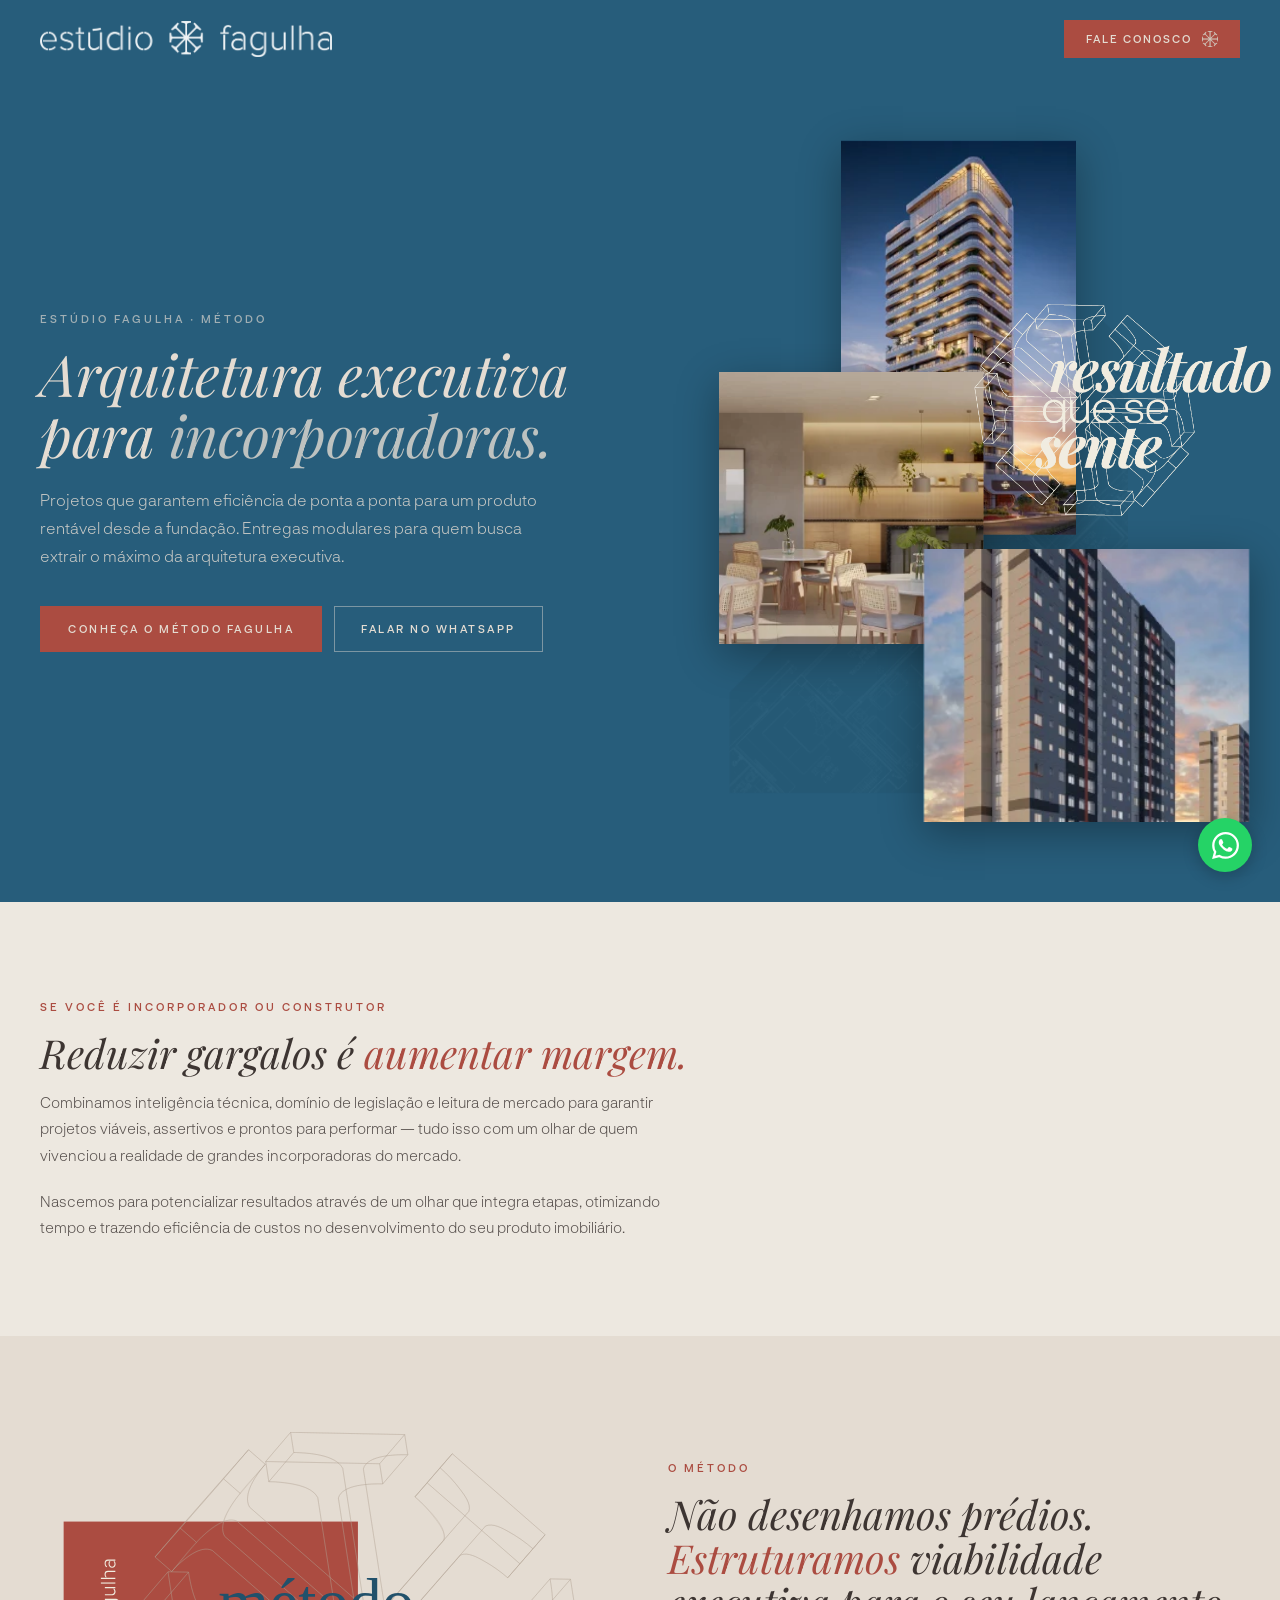
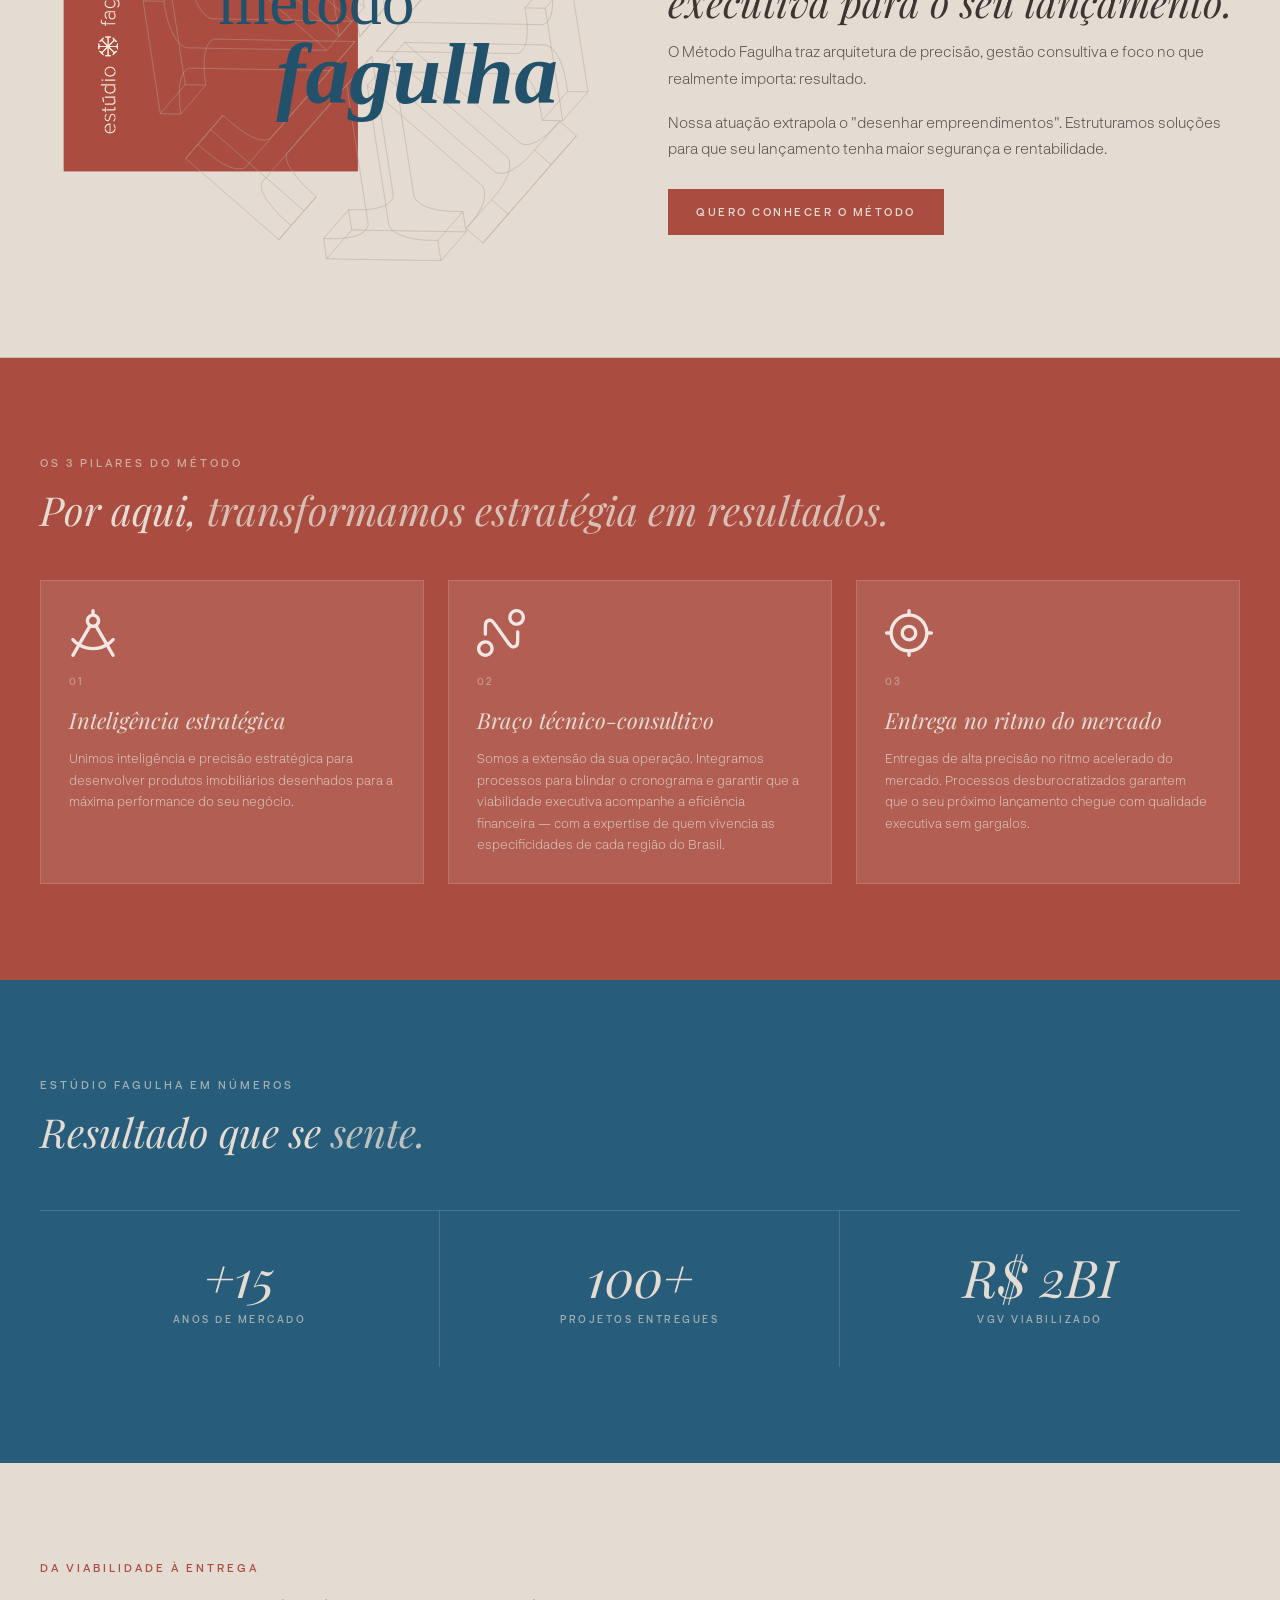
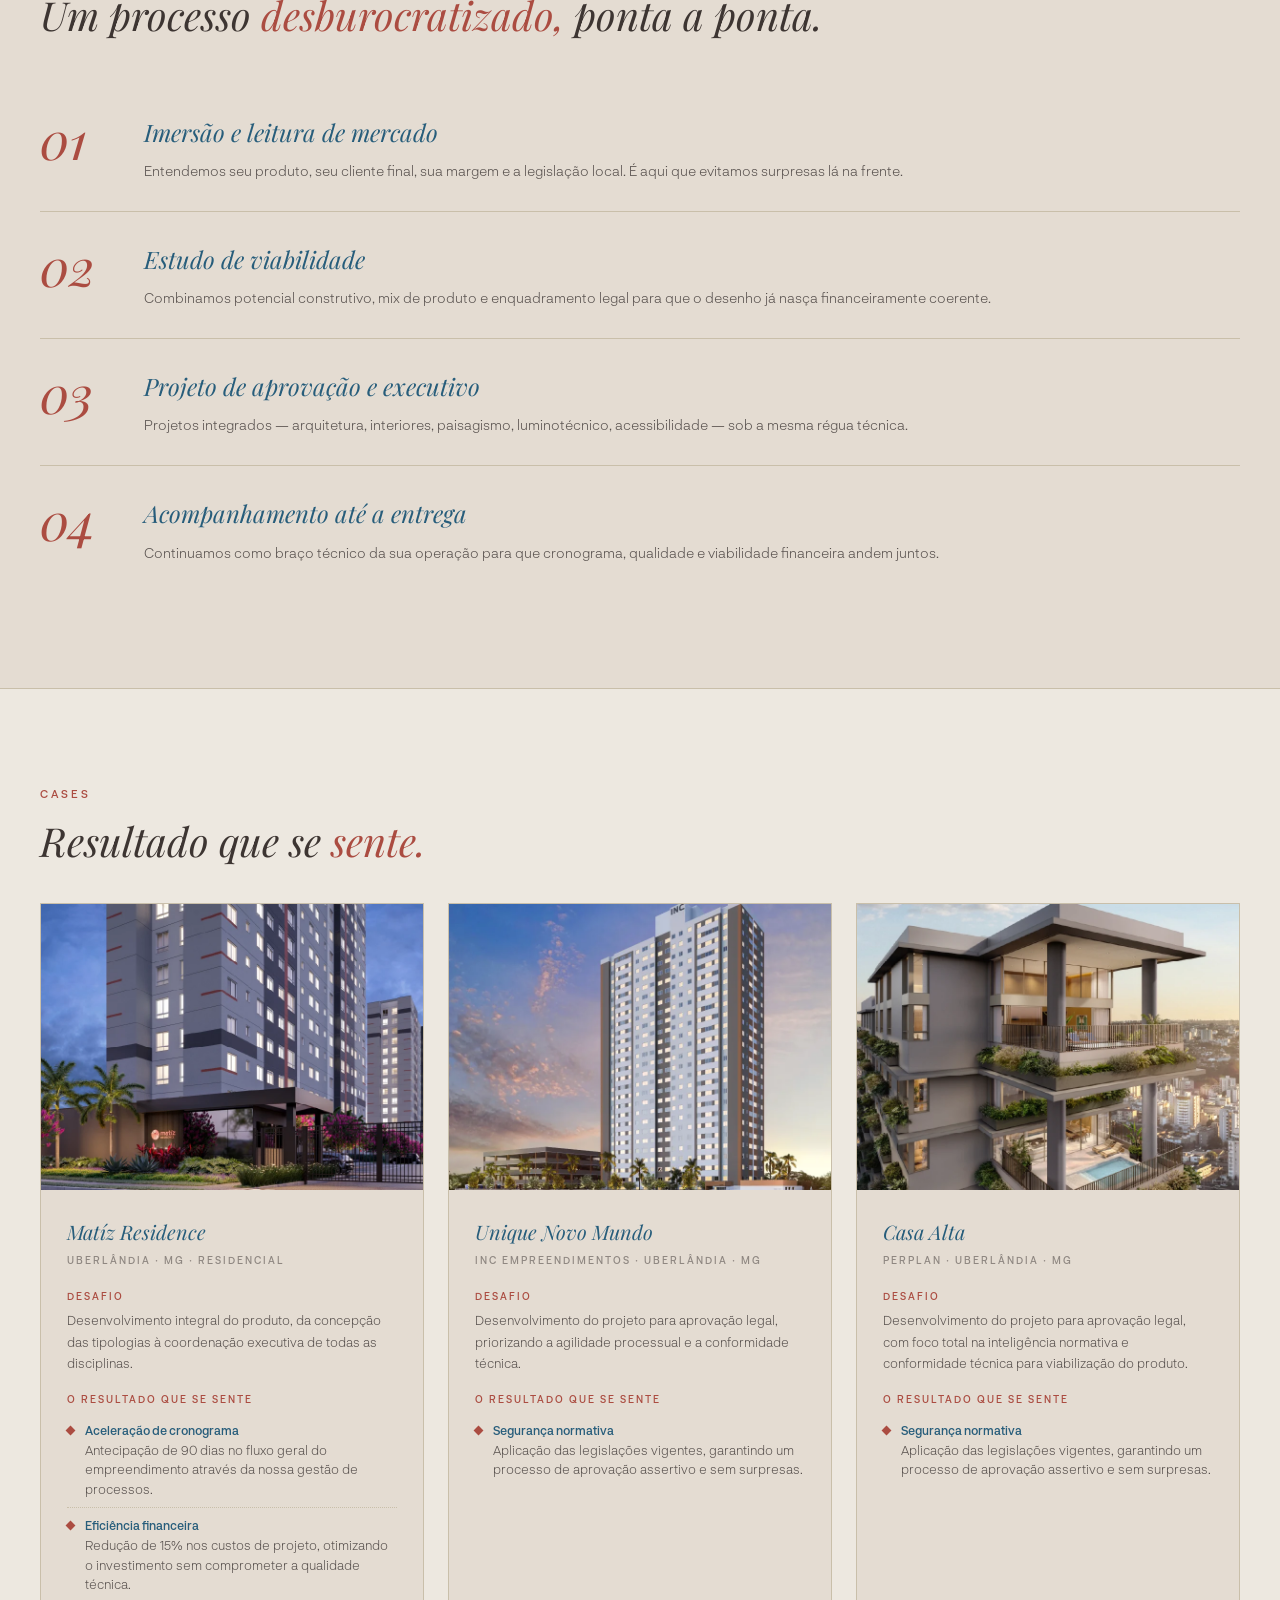
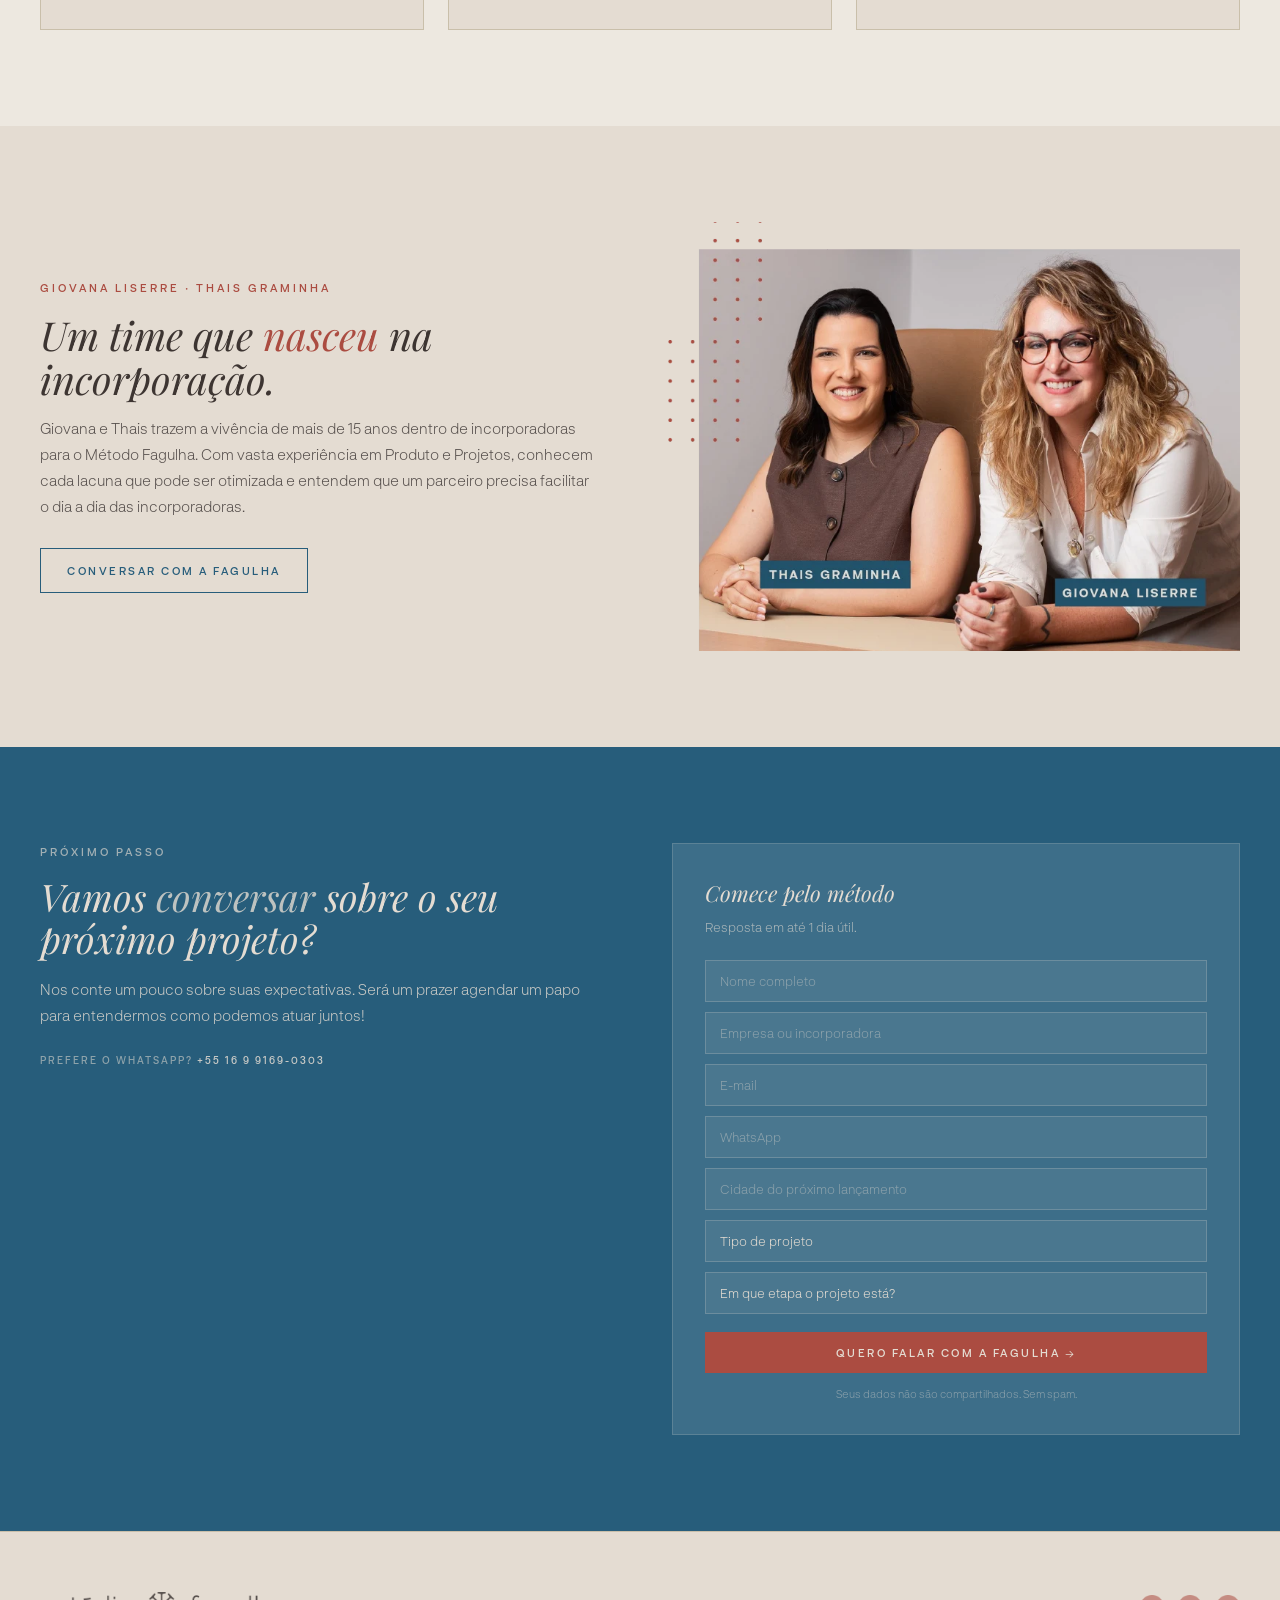
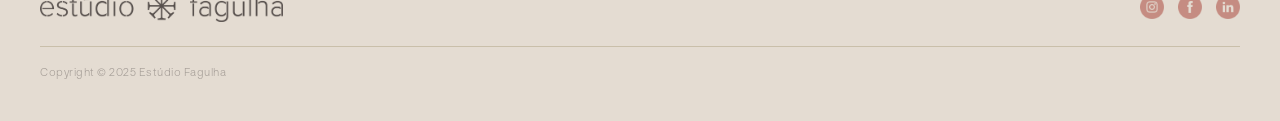
==== commit 3b231497: "lp-metodo: corrige overlay hero cortando em viewports menores Co-Authored-By: Claude Sonnet 4.6 <nor" ====
--- a/lp-metodo/index.html
+++ b/lp-metodo/index.html
@@ -224,8 +224,8 @@
     .hero-overlay {
       position: absolute;
       top: 24%;
-      right: -18%;
-      width: 66%;
+      right: -6%;
+      width: 58%;
       z-index: 4;
       pointer-events: none;
     }
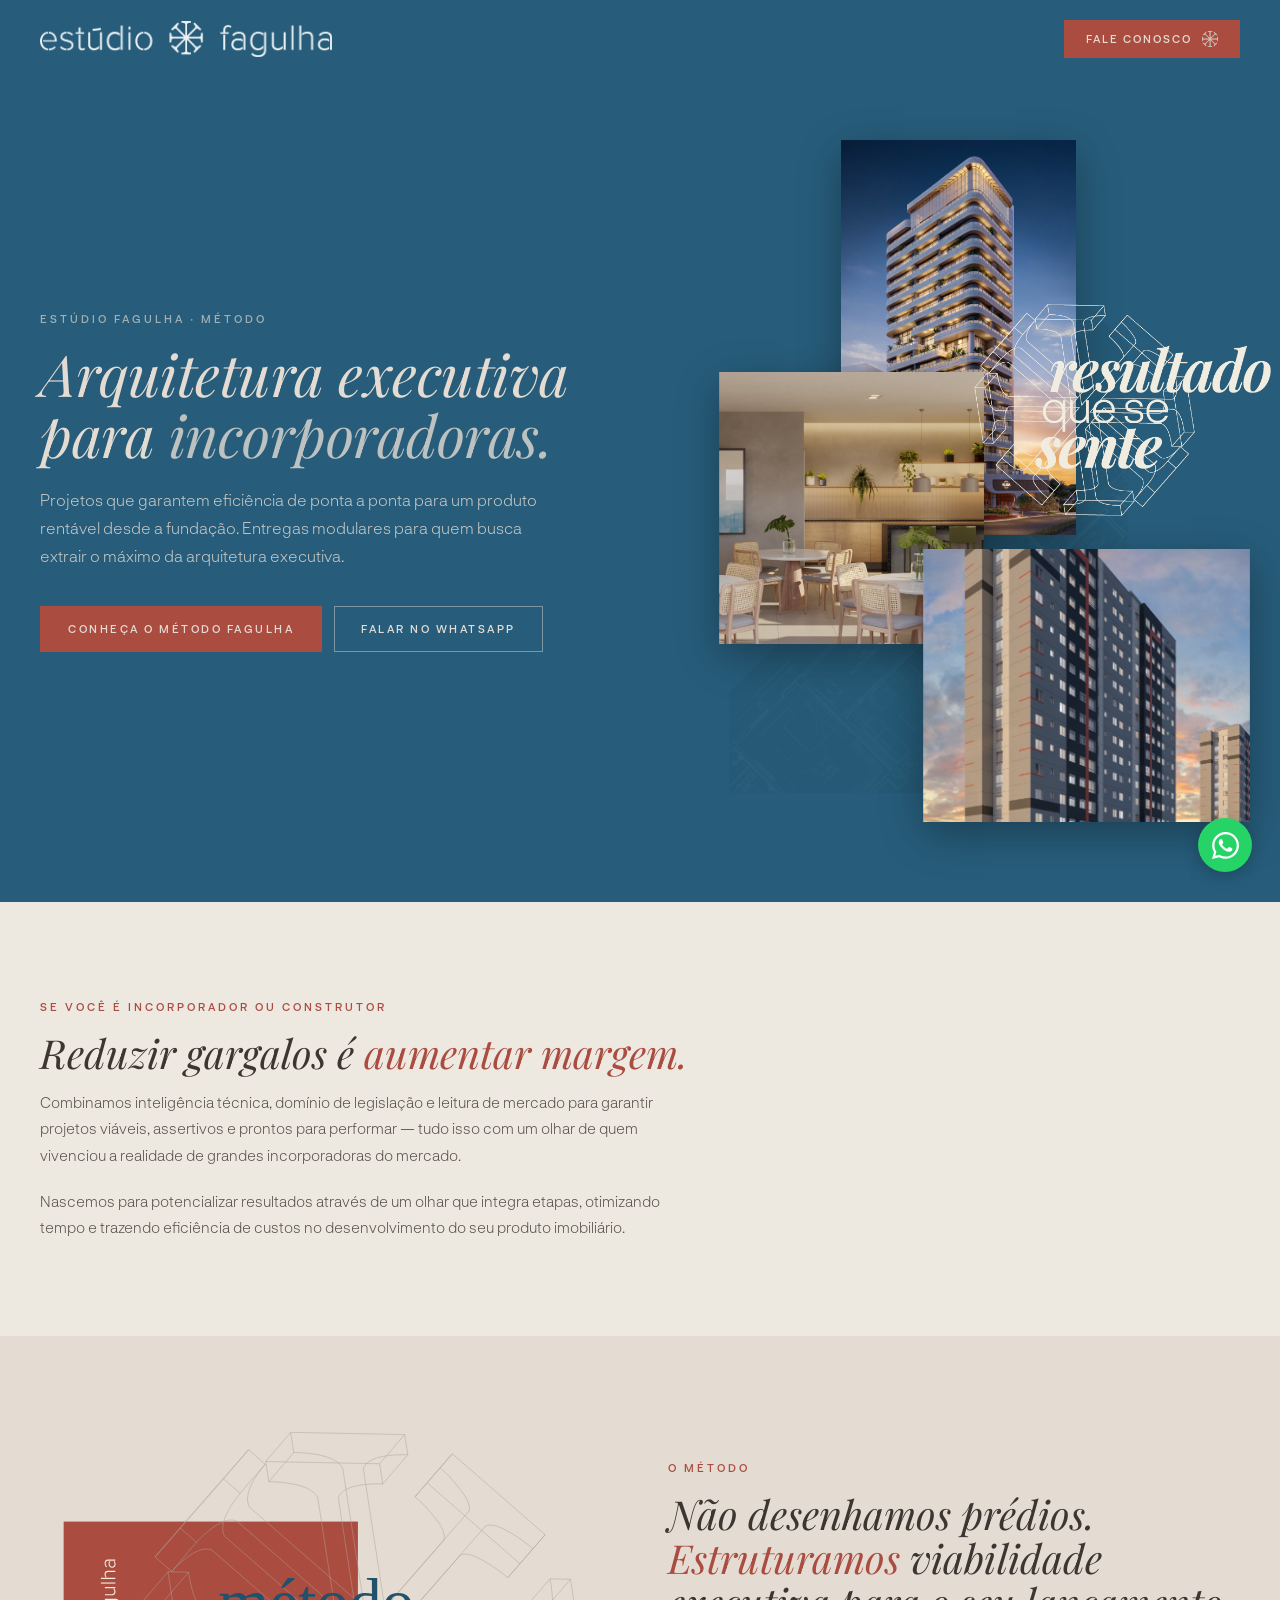
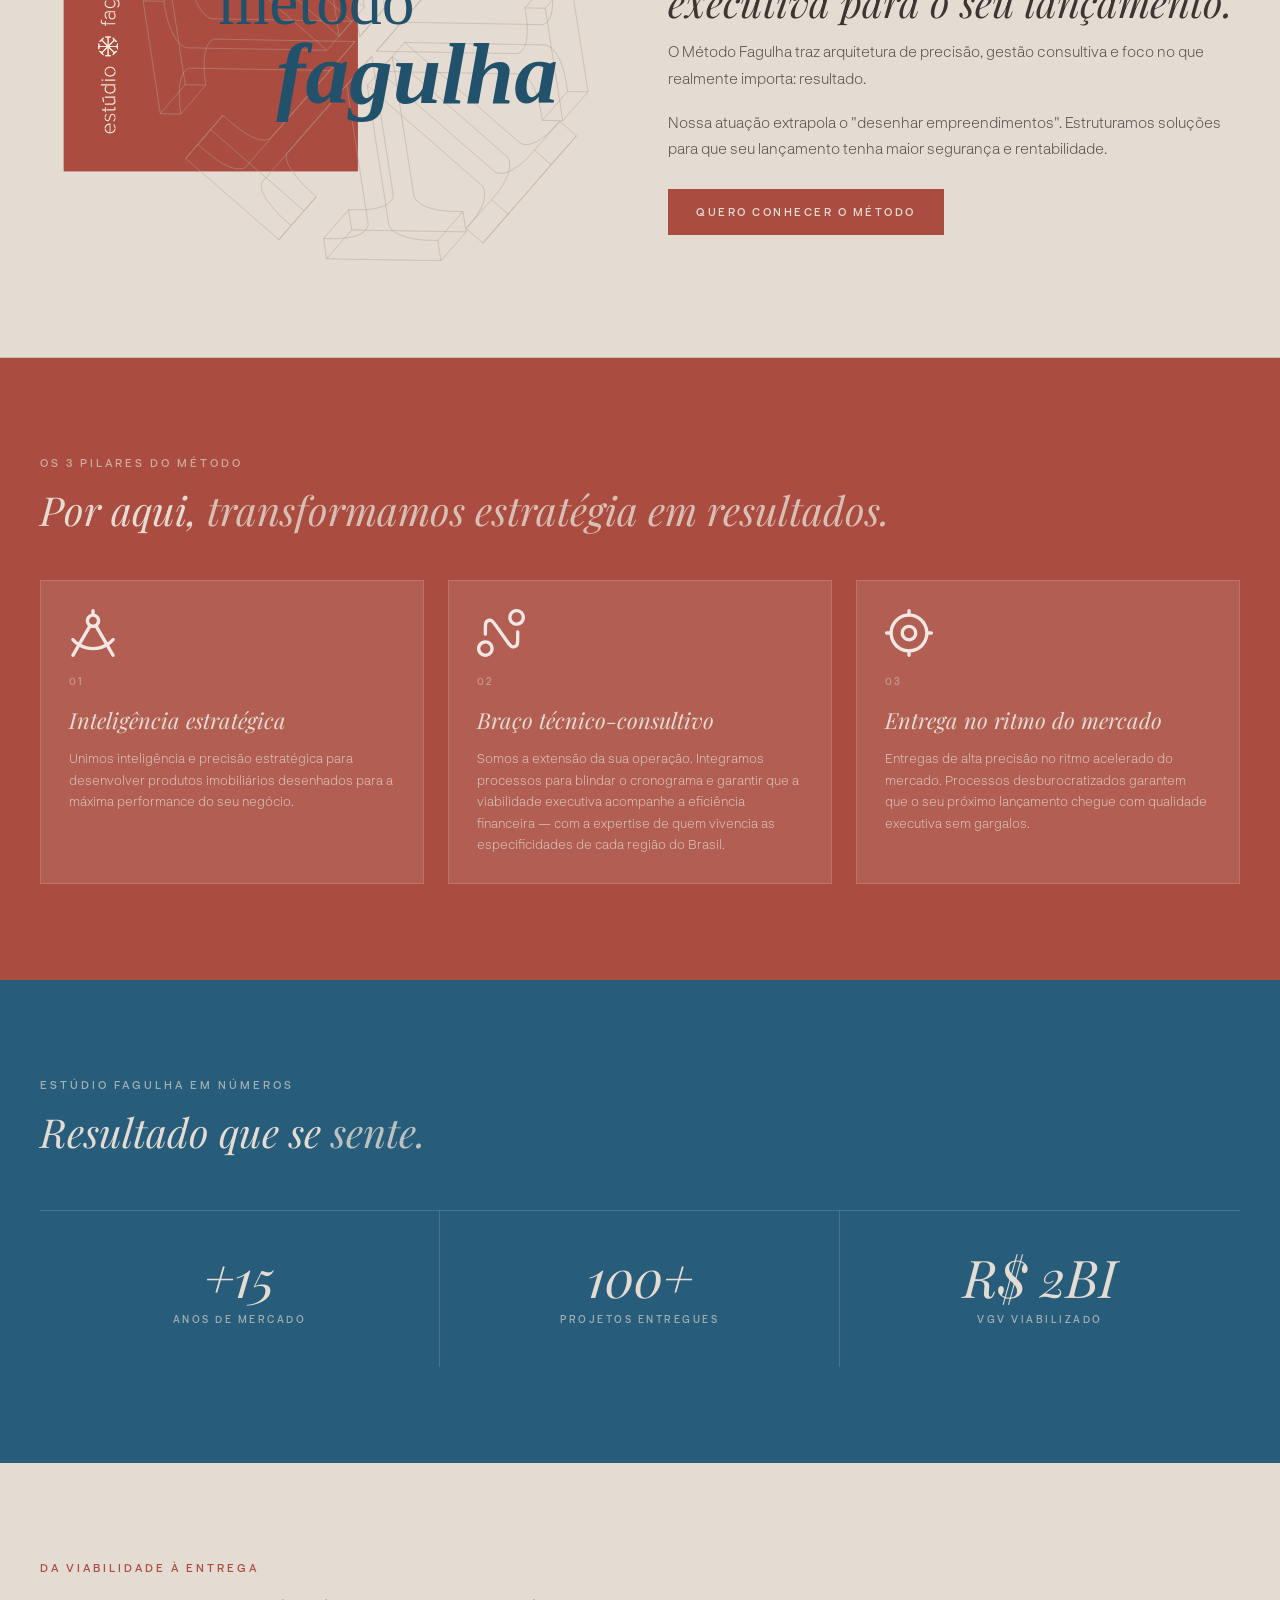
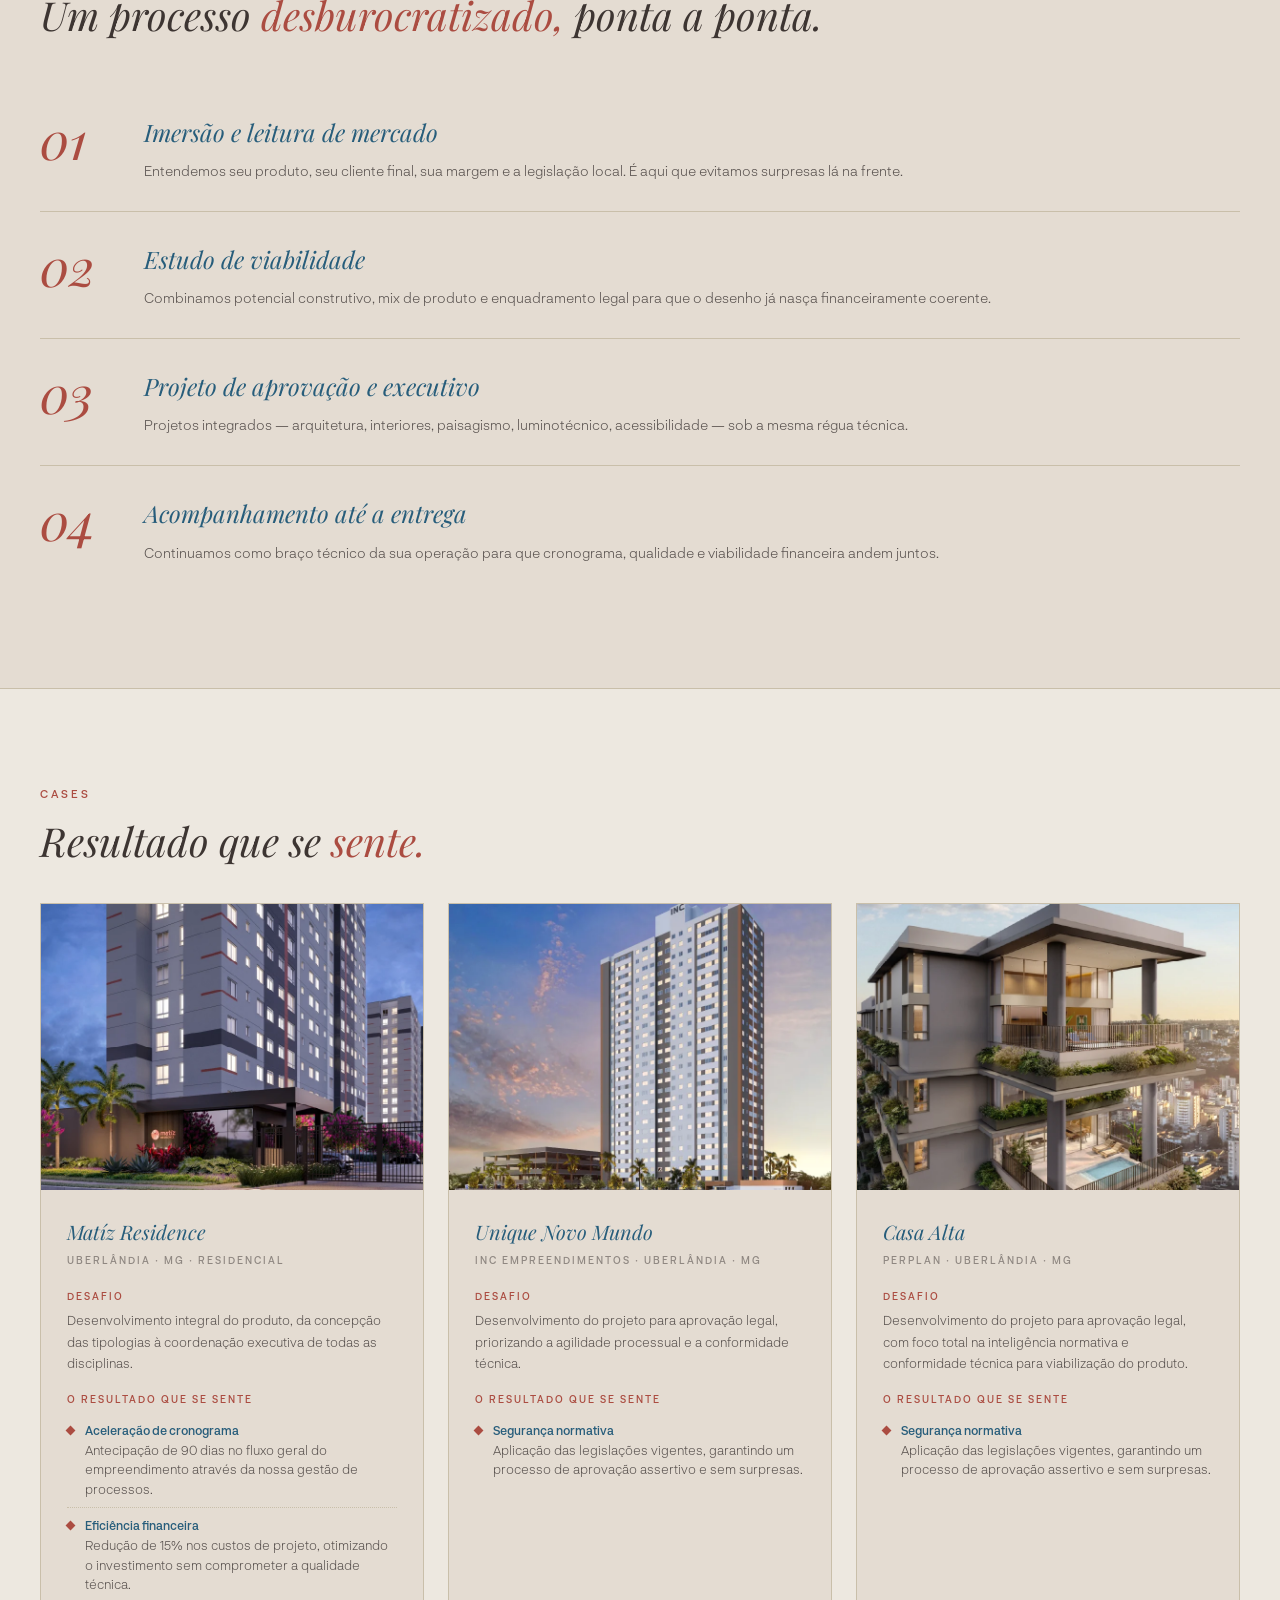
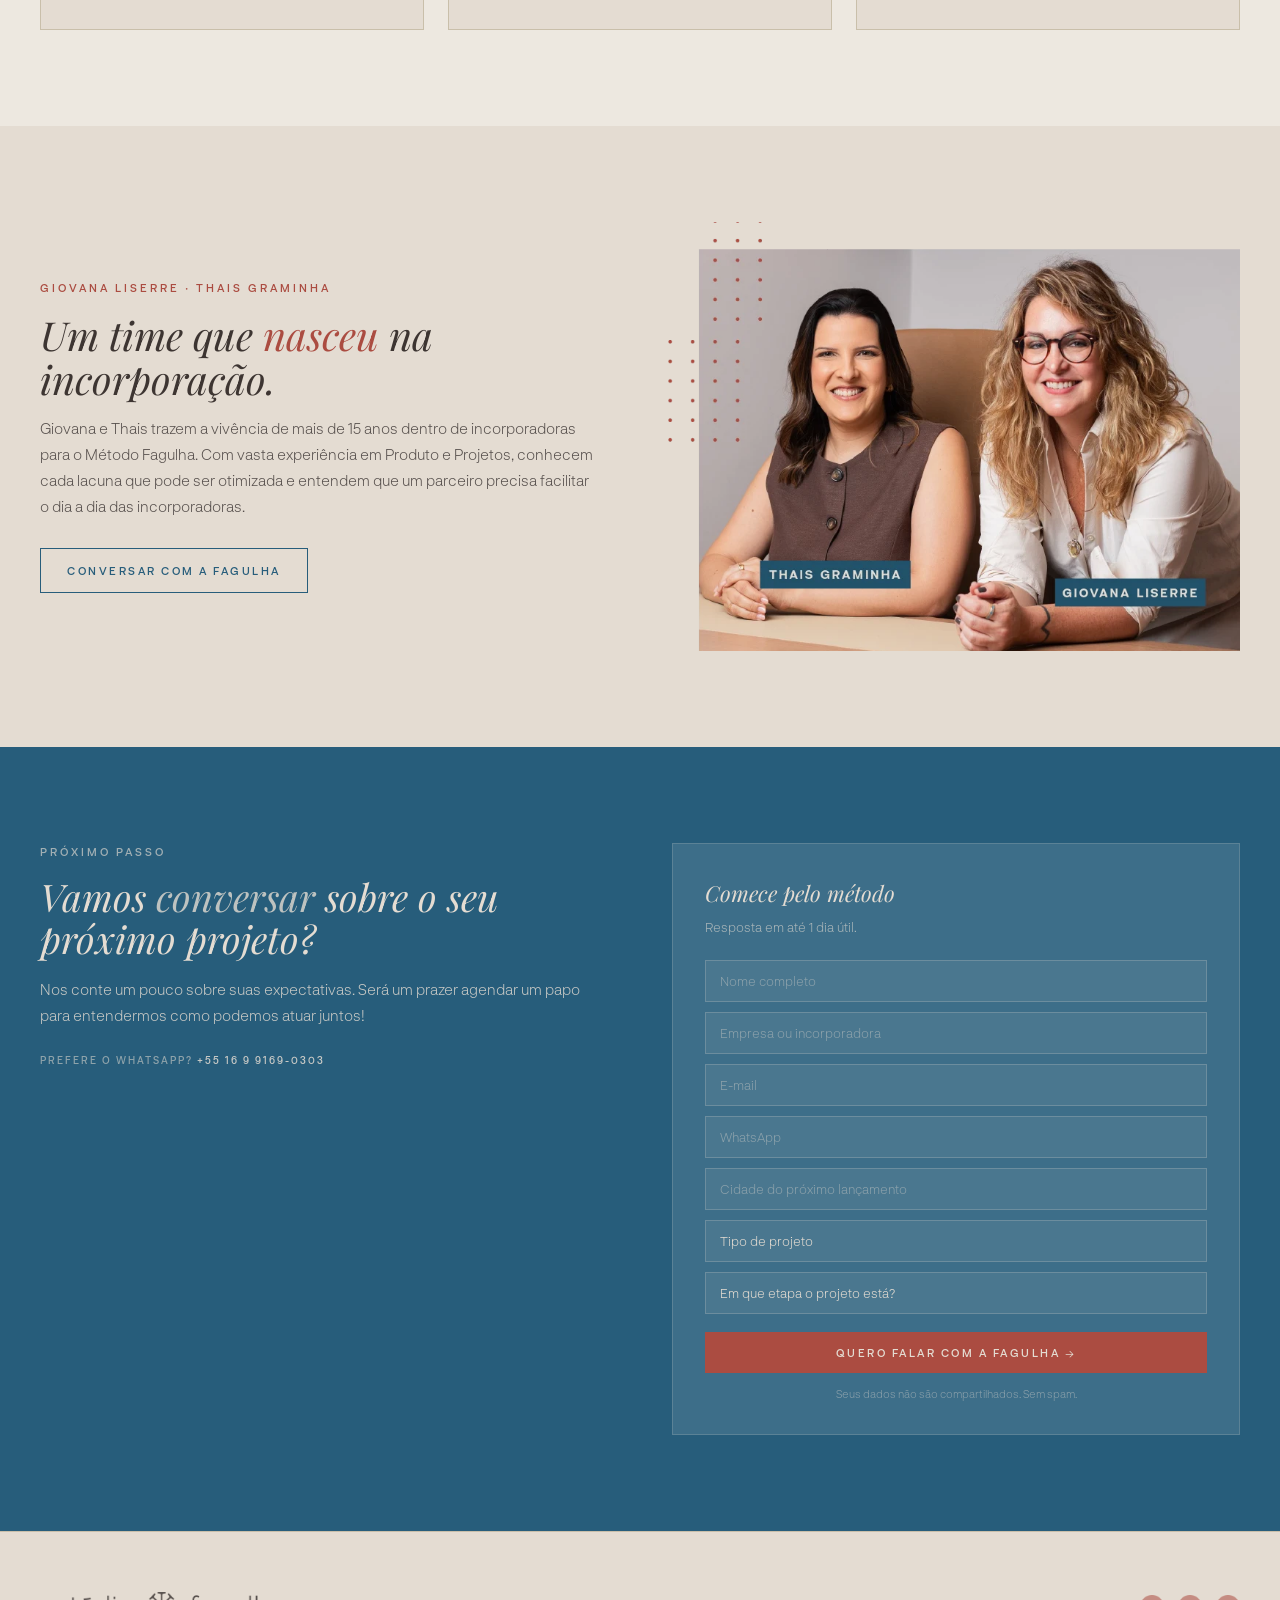
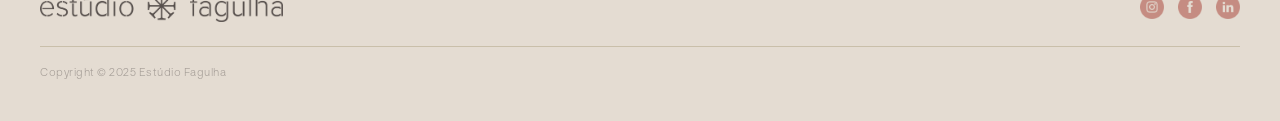
==== commit f9b2b96e: "lp-metodo: troca foto 1 e foto 2 na hero collage Co-Authored-By: Claude Sonnet 4.6 <noreply@anthropi" ====
--- a/lp-metodo/index.html
+++ b/lp-metodo/index.html
@@ -660,9 +660,13 @@
     /* ── RESPONSIVO ── */
     @media (max-width: 960px) {
       .navbar { padding: 16px 24px; }
+      .navbar-logo img { height: 28px; }
+      .navbar-cta { padding: 8px 14px; font-size: 10px; letter-spacing: 1.5px; gap: 6px; }
+      .navbar-cta img { display: none; }
       .hero { padding: 120px 24px 60px; }
       .hero-grid { grid-template-columns: 1fr; gap: 36px; }
       .hero-img { aspect-ratio: 16/9; }
+      .hero-overlay { right: 0; width: 46%; top: 20%; }
       .section { padding: 72px 24px; }
       .two-col { grid-template-columns: 1fr; gap: 36px; }
       .three-col { grid-template-columns: 1fr; }
@@ -676,6 +680,10 @@
       .form-grid { grid-template-columns: 1fr; gap: 40px; }
       .footer { padding: 40px 24px 28px; }
       .footer-bar { flex-direction: column; align-items: flex-start; }
+    }
+    @media (max-width: 480px) {
+      .navbar-cta { display: none; }
+      .hero-overlay { right: 0; width: 48%; top: 18%; }
     }
 
     /* ── PLACEHOLDERS DE IMAGEM ── */
@@ -750,10 +758,10 @@
     <div class="hero-collage" id="hero-parallax">
       <img src="../images/hero-blueprint.webp"      alt="" class="hero-blueprint" aria-hidden="true" loading="eager">
       <div class="hero-photo hero-photo-1">
+        <img src="../images/hero-foto-03.webp" alt="Área de convivência" loading="eager">
+      </div>
+      <div class="hero-photo hero-photo-2">
         <img src="../images/hero-foto-01.webp" alt="Torre residencial" loading="eager">
-      </div>
-      <div class="hero-photo hero-photo-2">
-        <img src="../images/hero-foto-03.webp" alt="Área de convivência" loading="eager">
       </div>
       <div class="hero-photo hero-photo-3">
         <img src="../images/hero-foto-02.webp" alt="Empreendimento residencial" loading="eager">
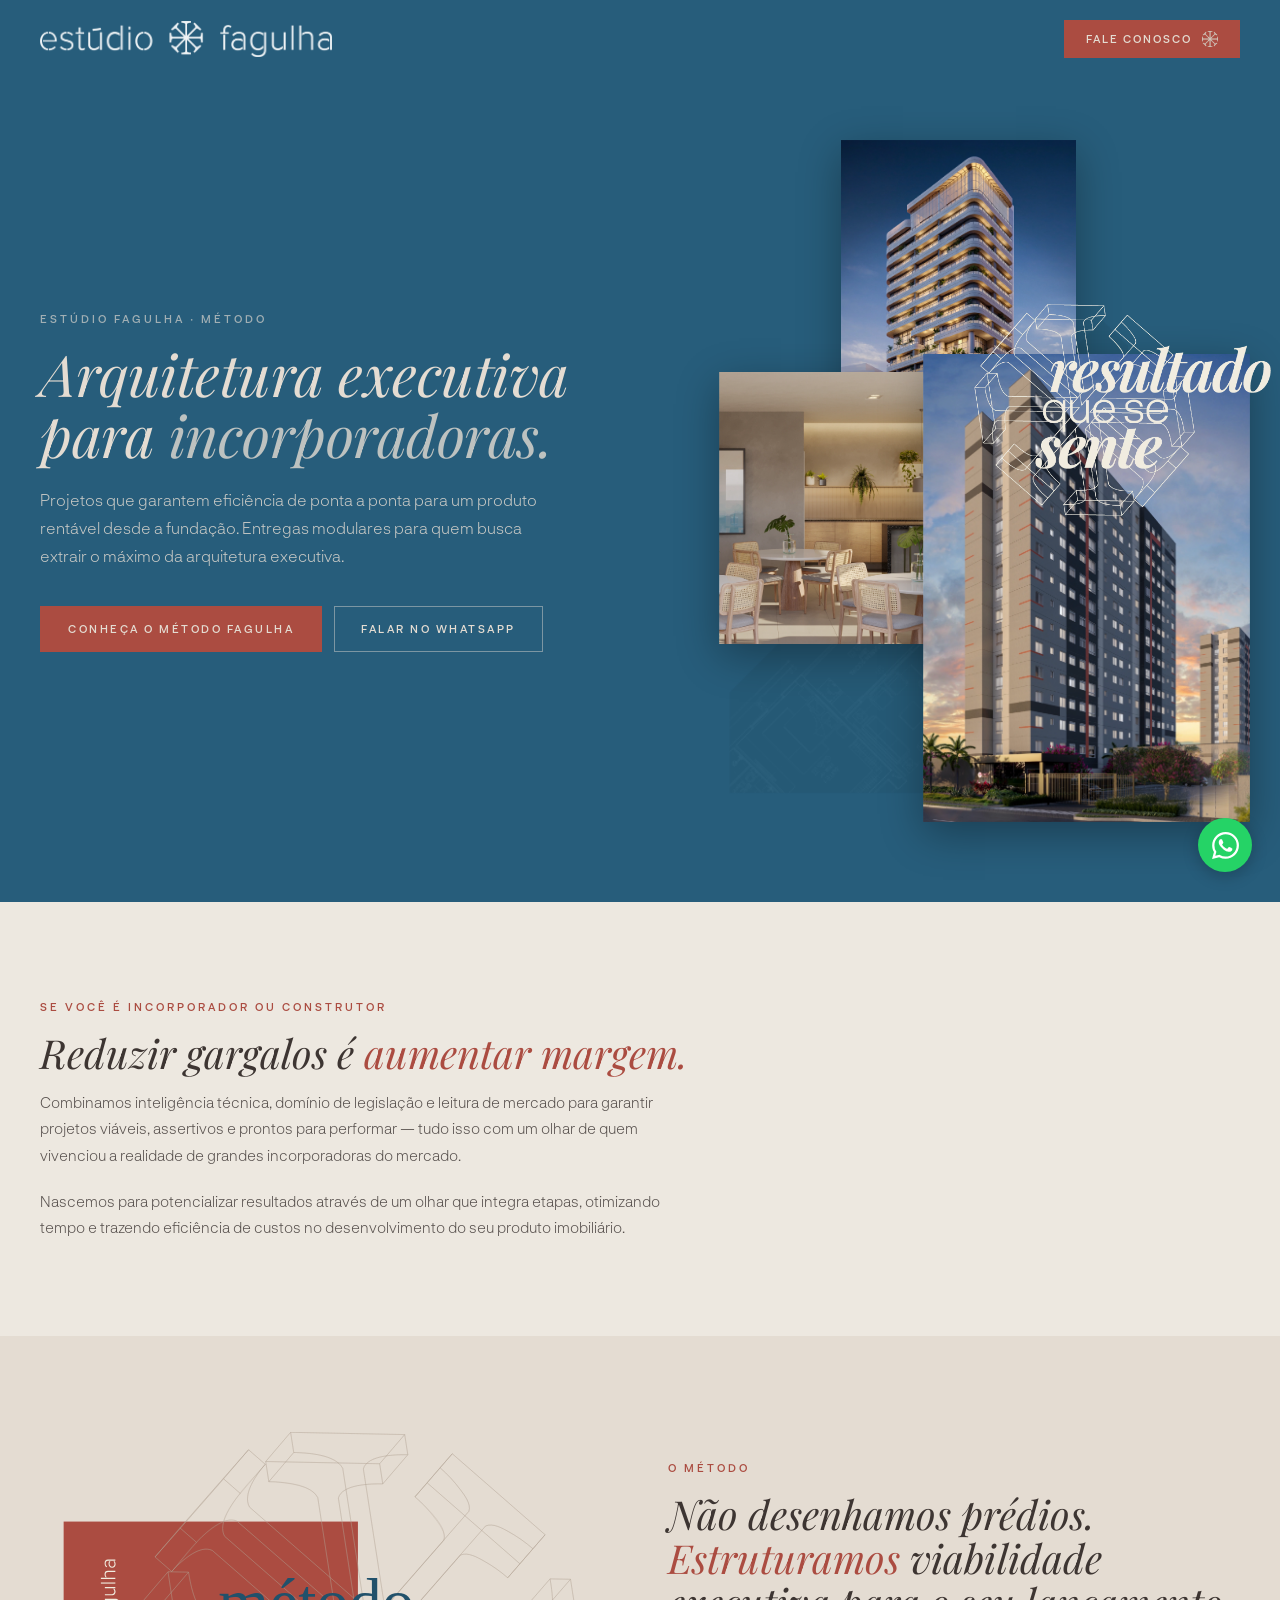
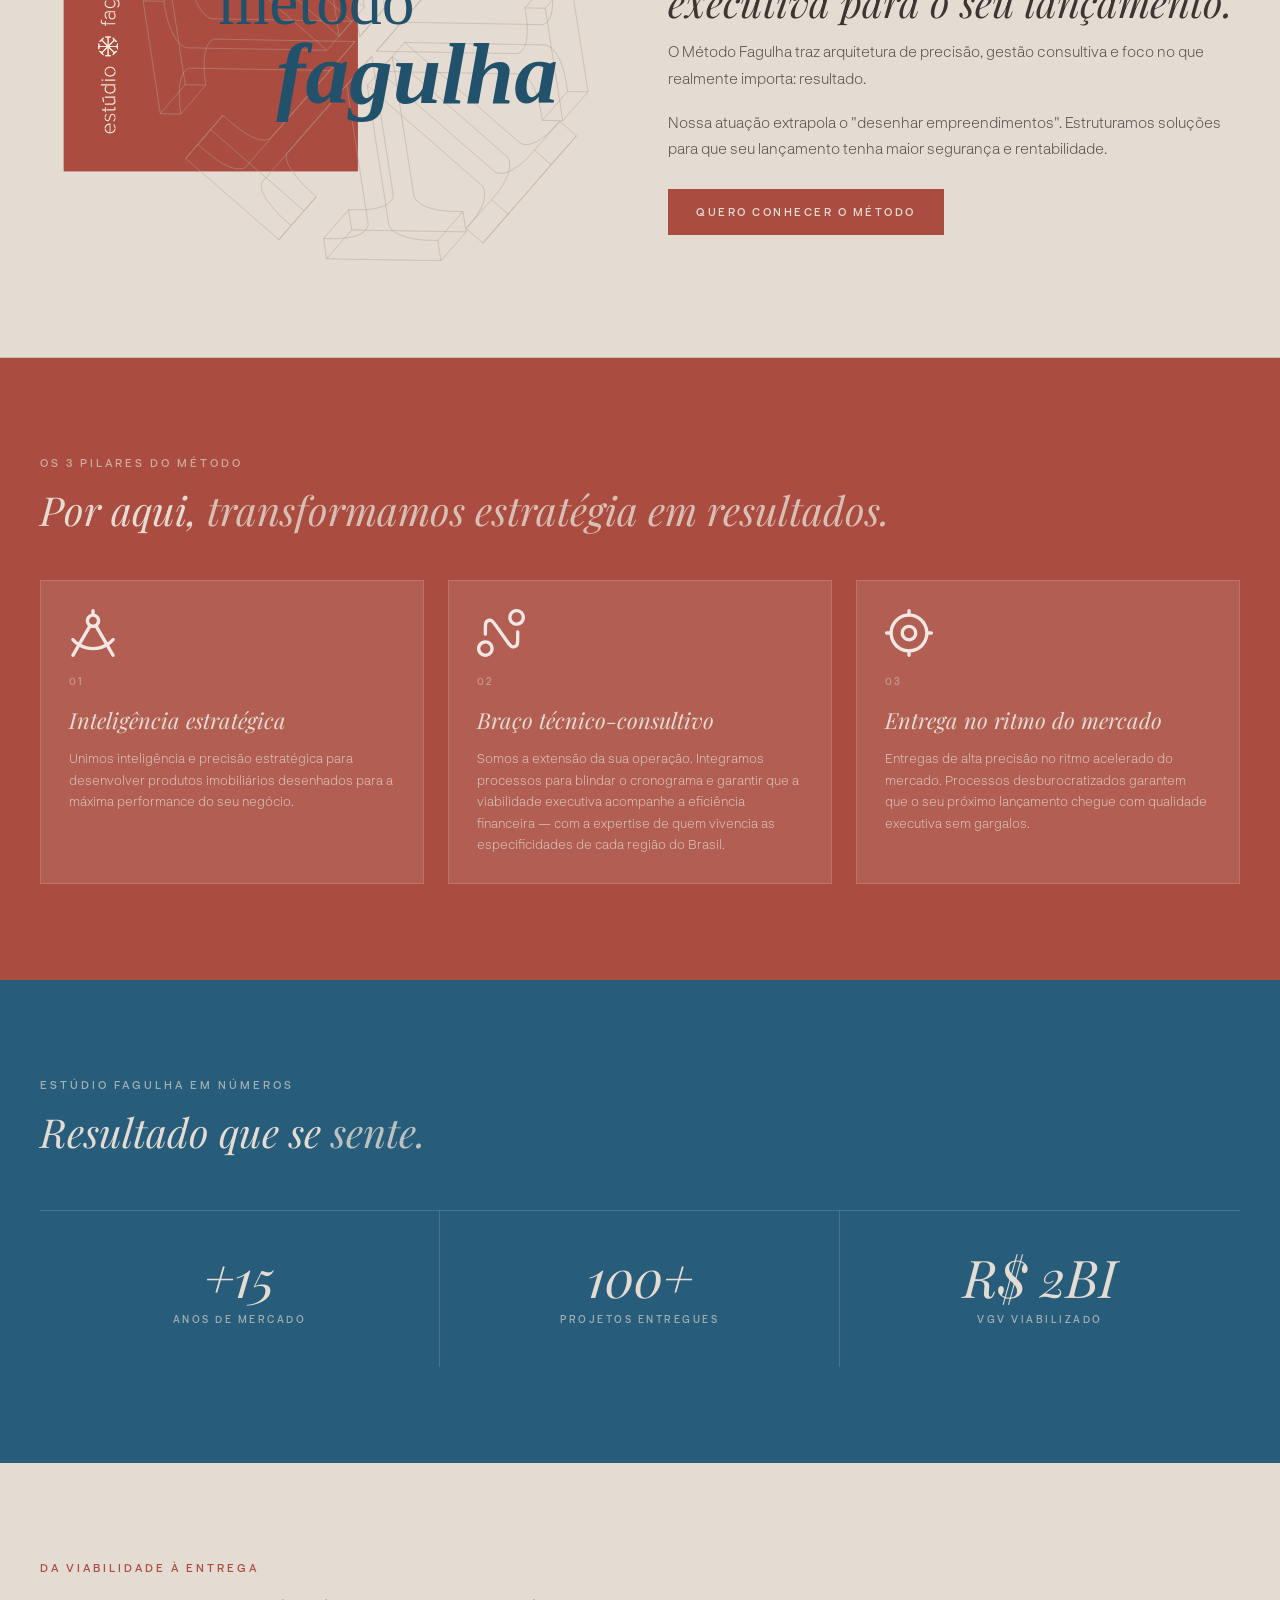
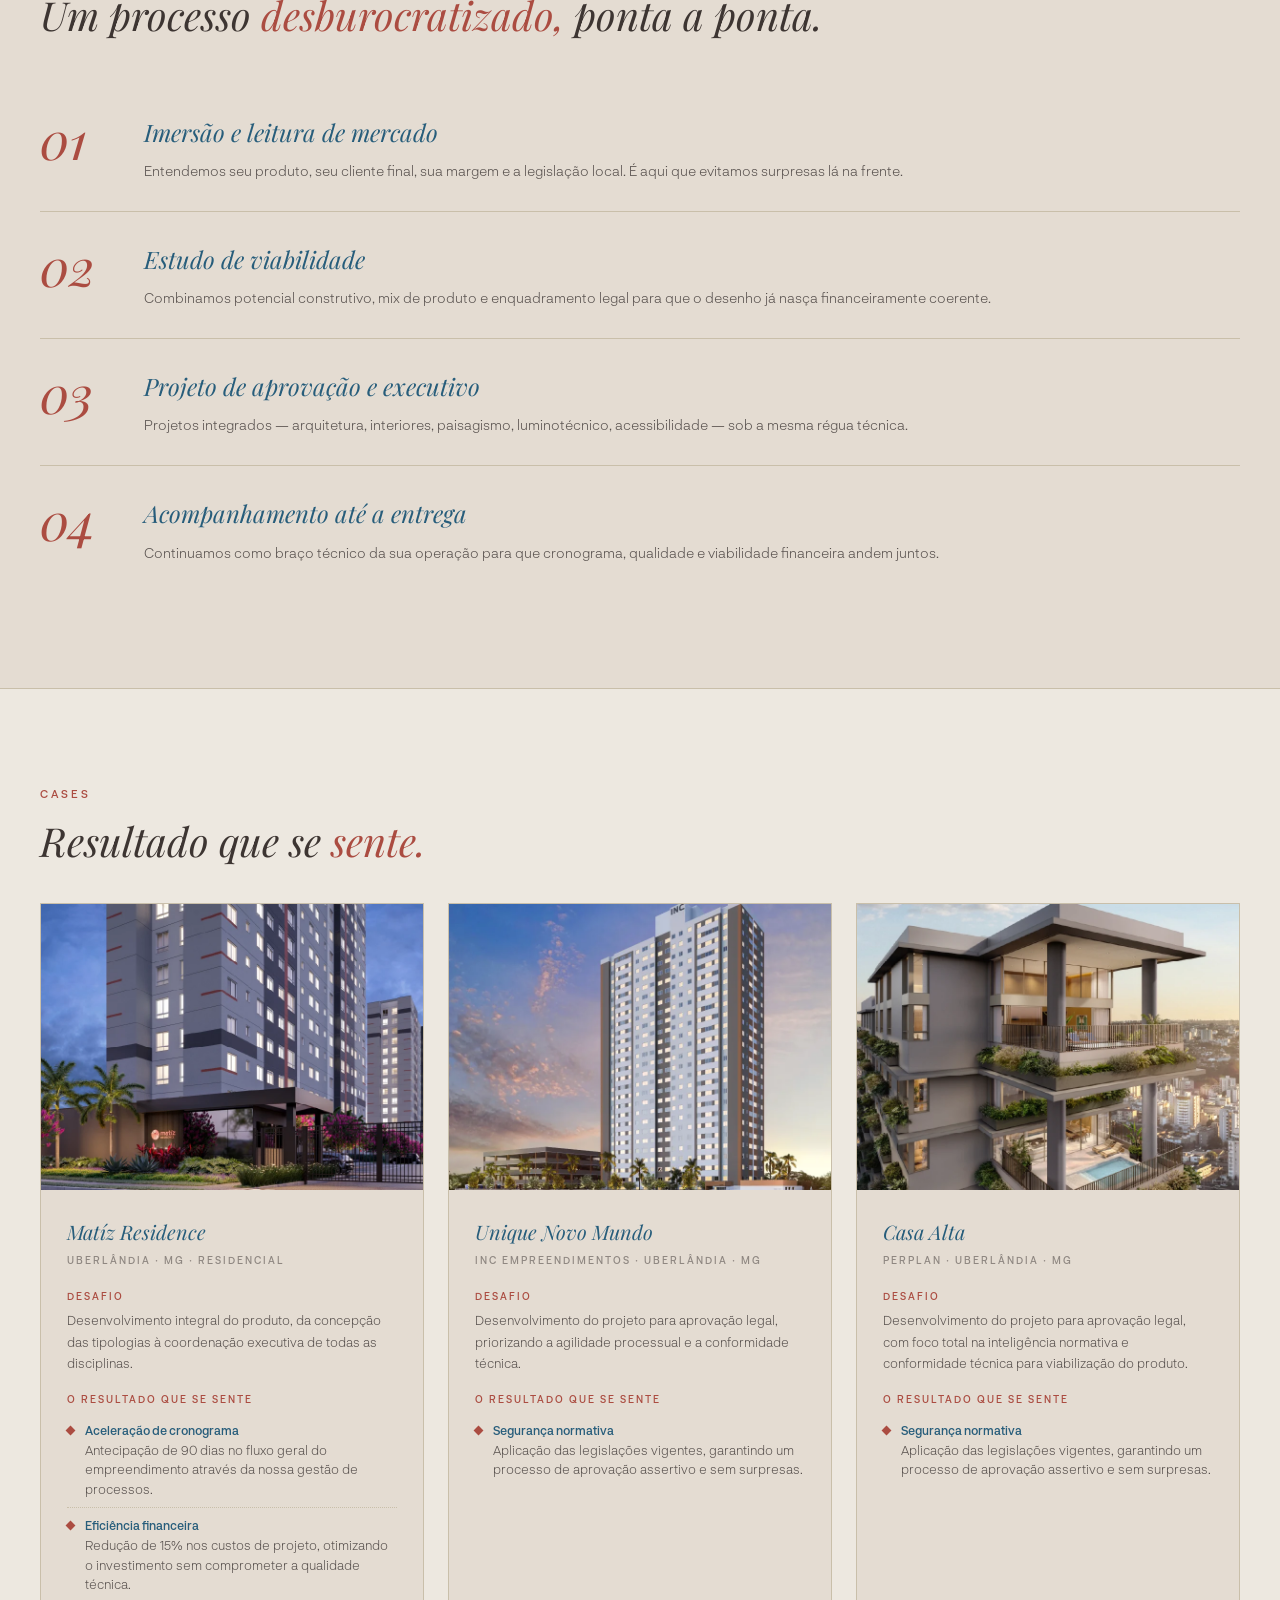
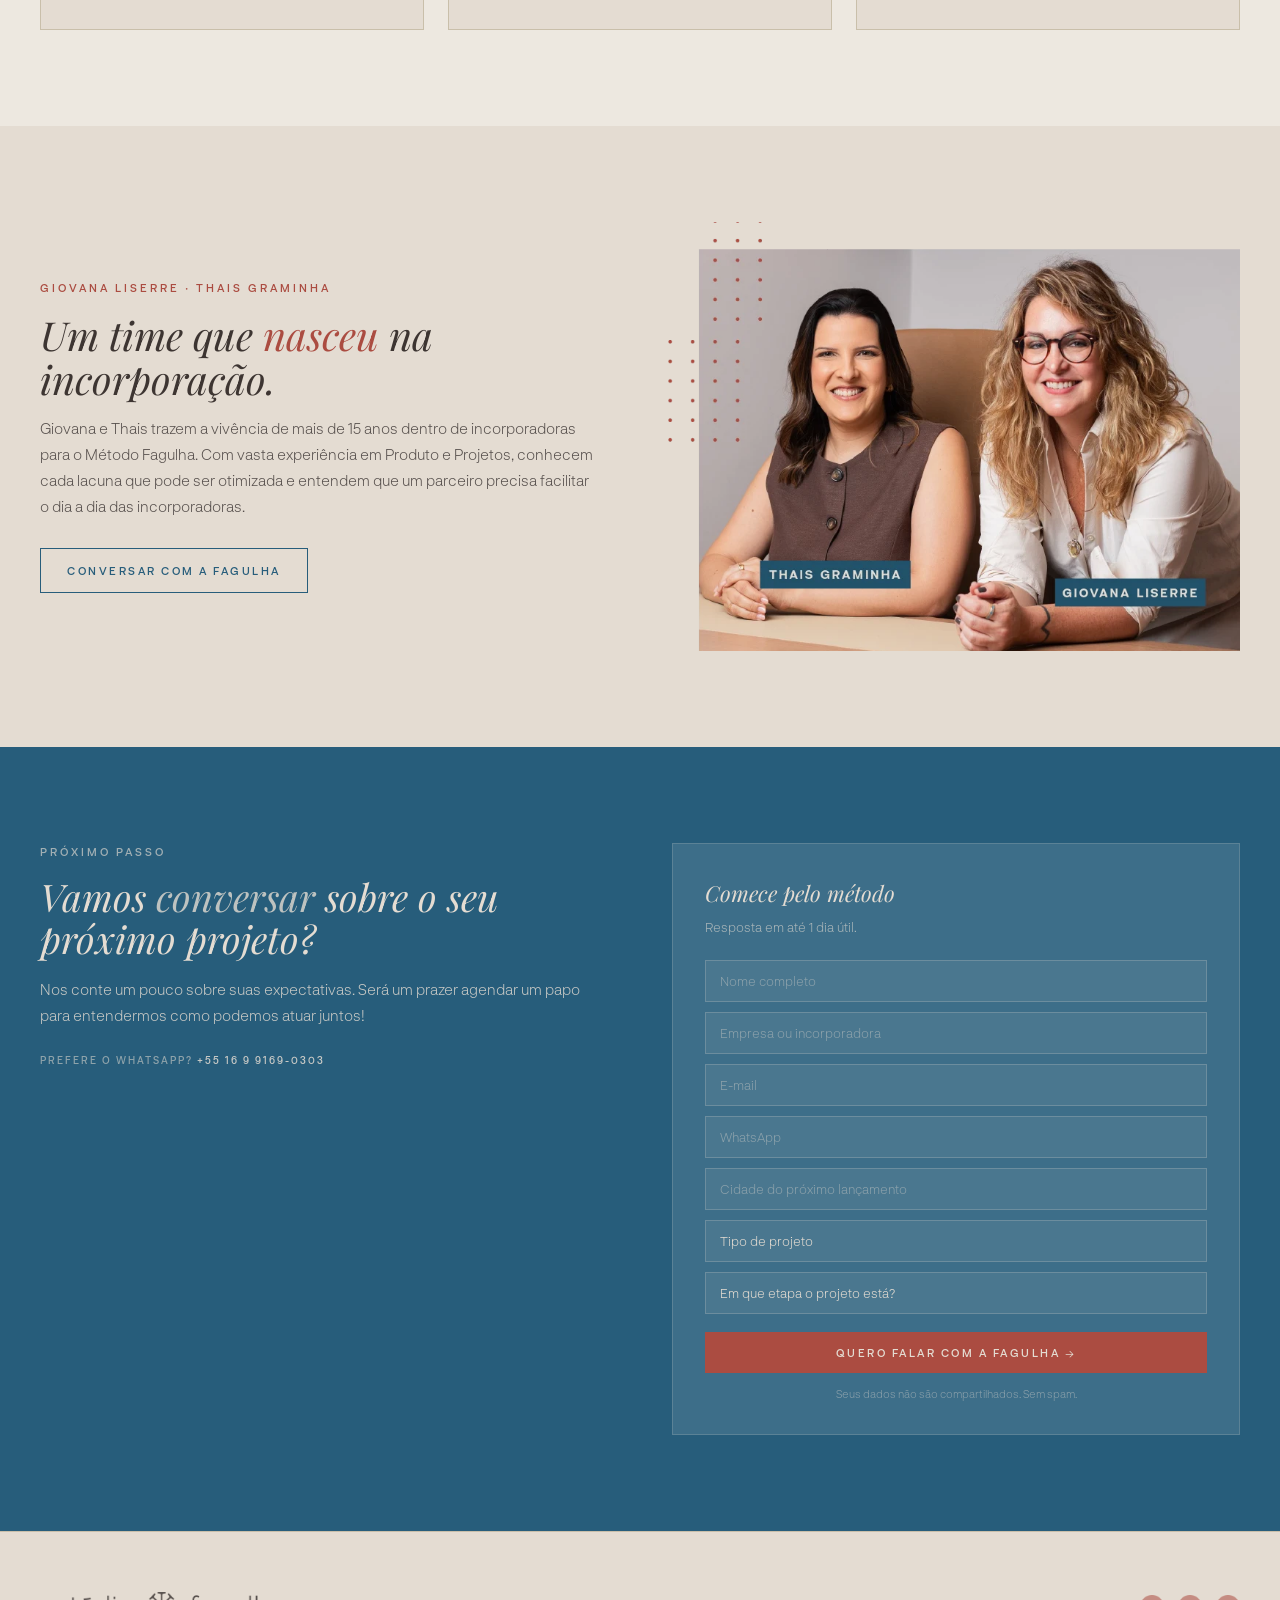
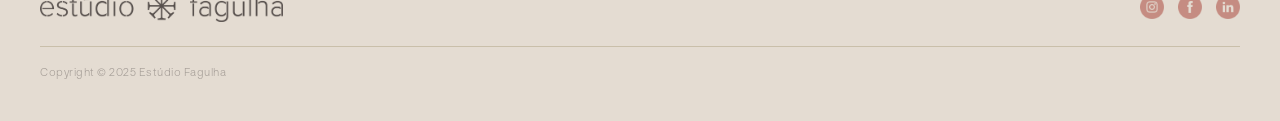
==== commit 78678c19: "lp-metodo: hero foto-3 mantém proporção original da imagem Co-Authored-By: Claude Sonnet 4.6 <norepl" ====
--- a/lp-metodo/index.html
+++ b/lp-metodo/index.html
@@ -219,7 +219,10 @@
       bottom: 0;
       right: -2%;
       width: 64%;
-      height: 40%;
+    }
+    .hero-photo-3 img {
+      height: auto;
+      object-fit: unset;
     }
     .hero-overlay {
       position: absolute;
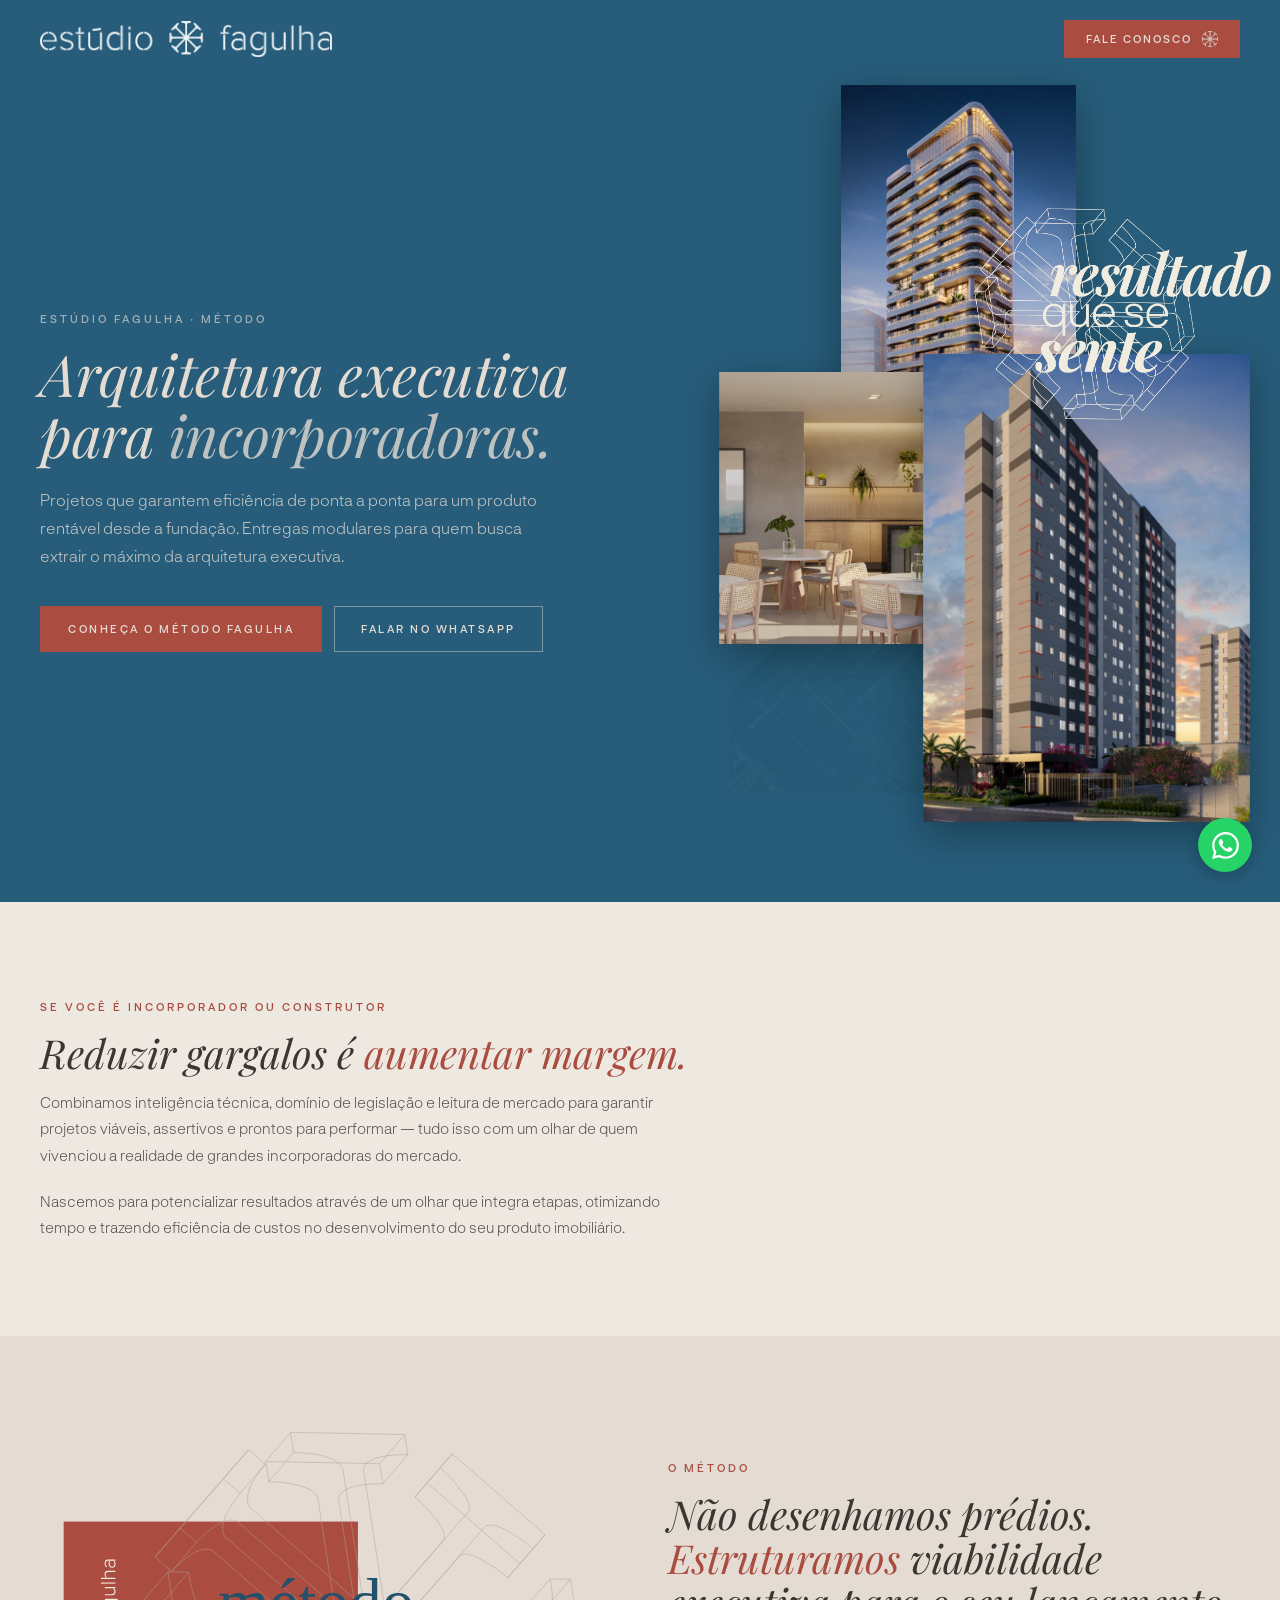
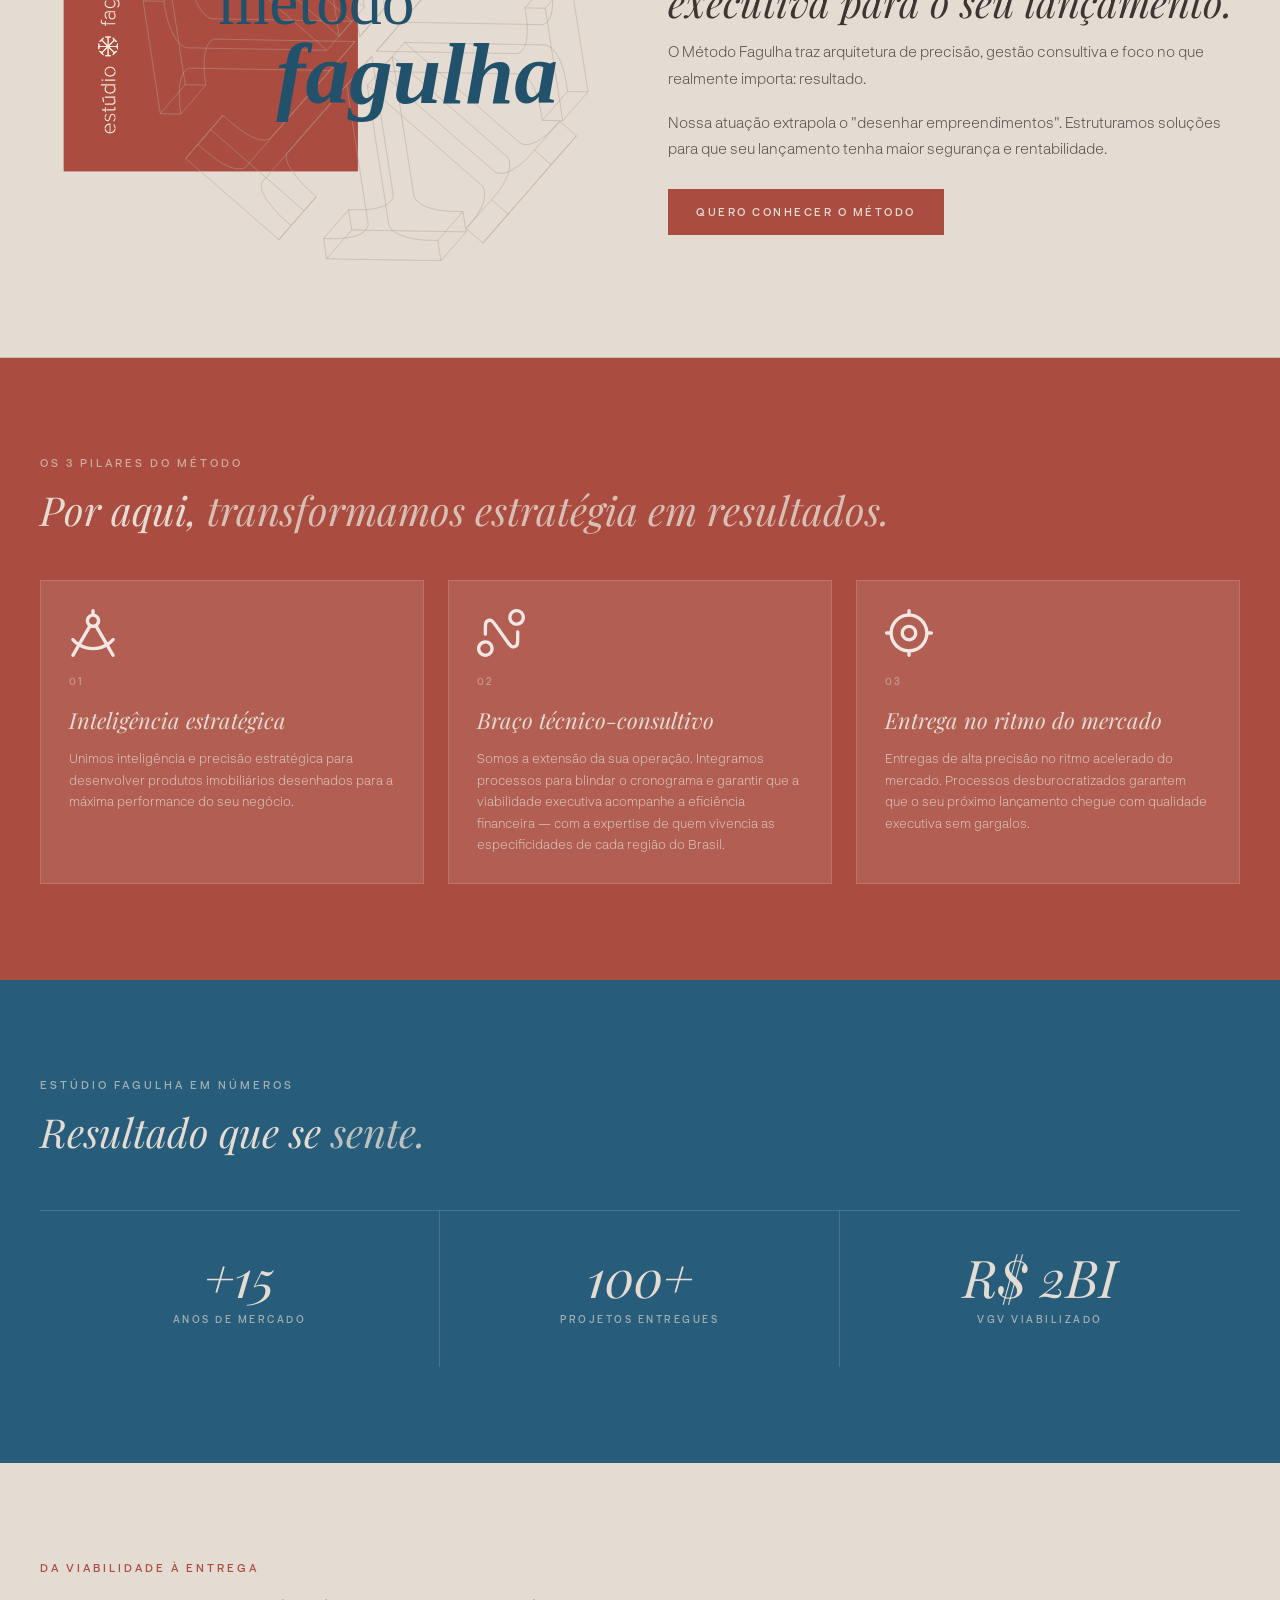
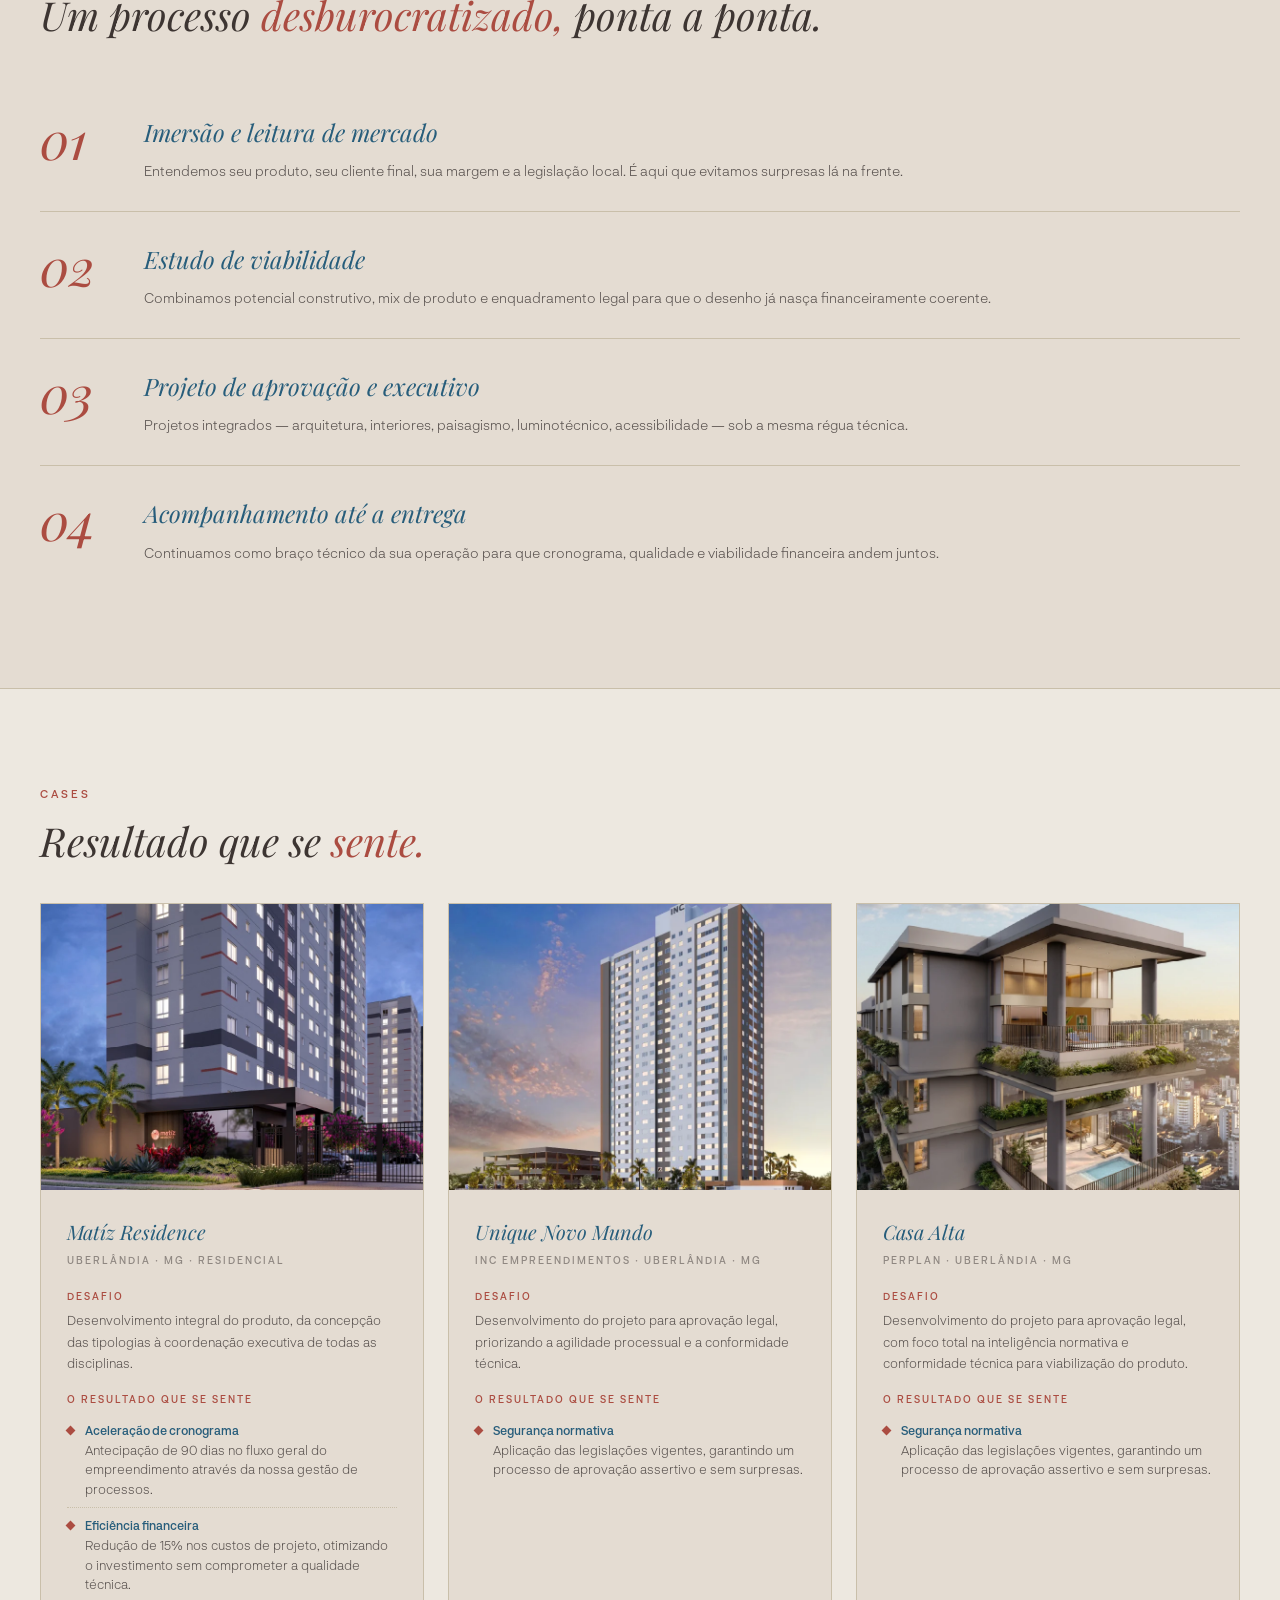
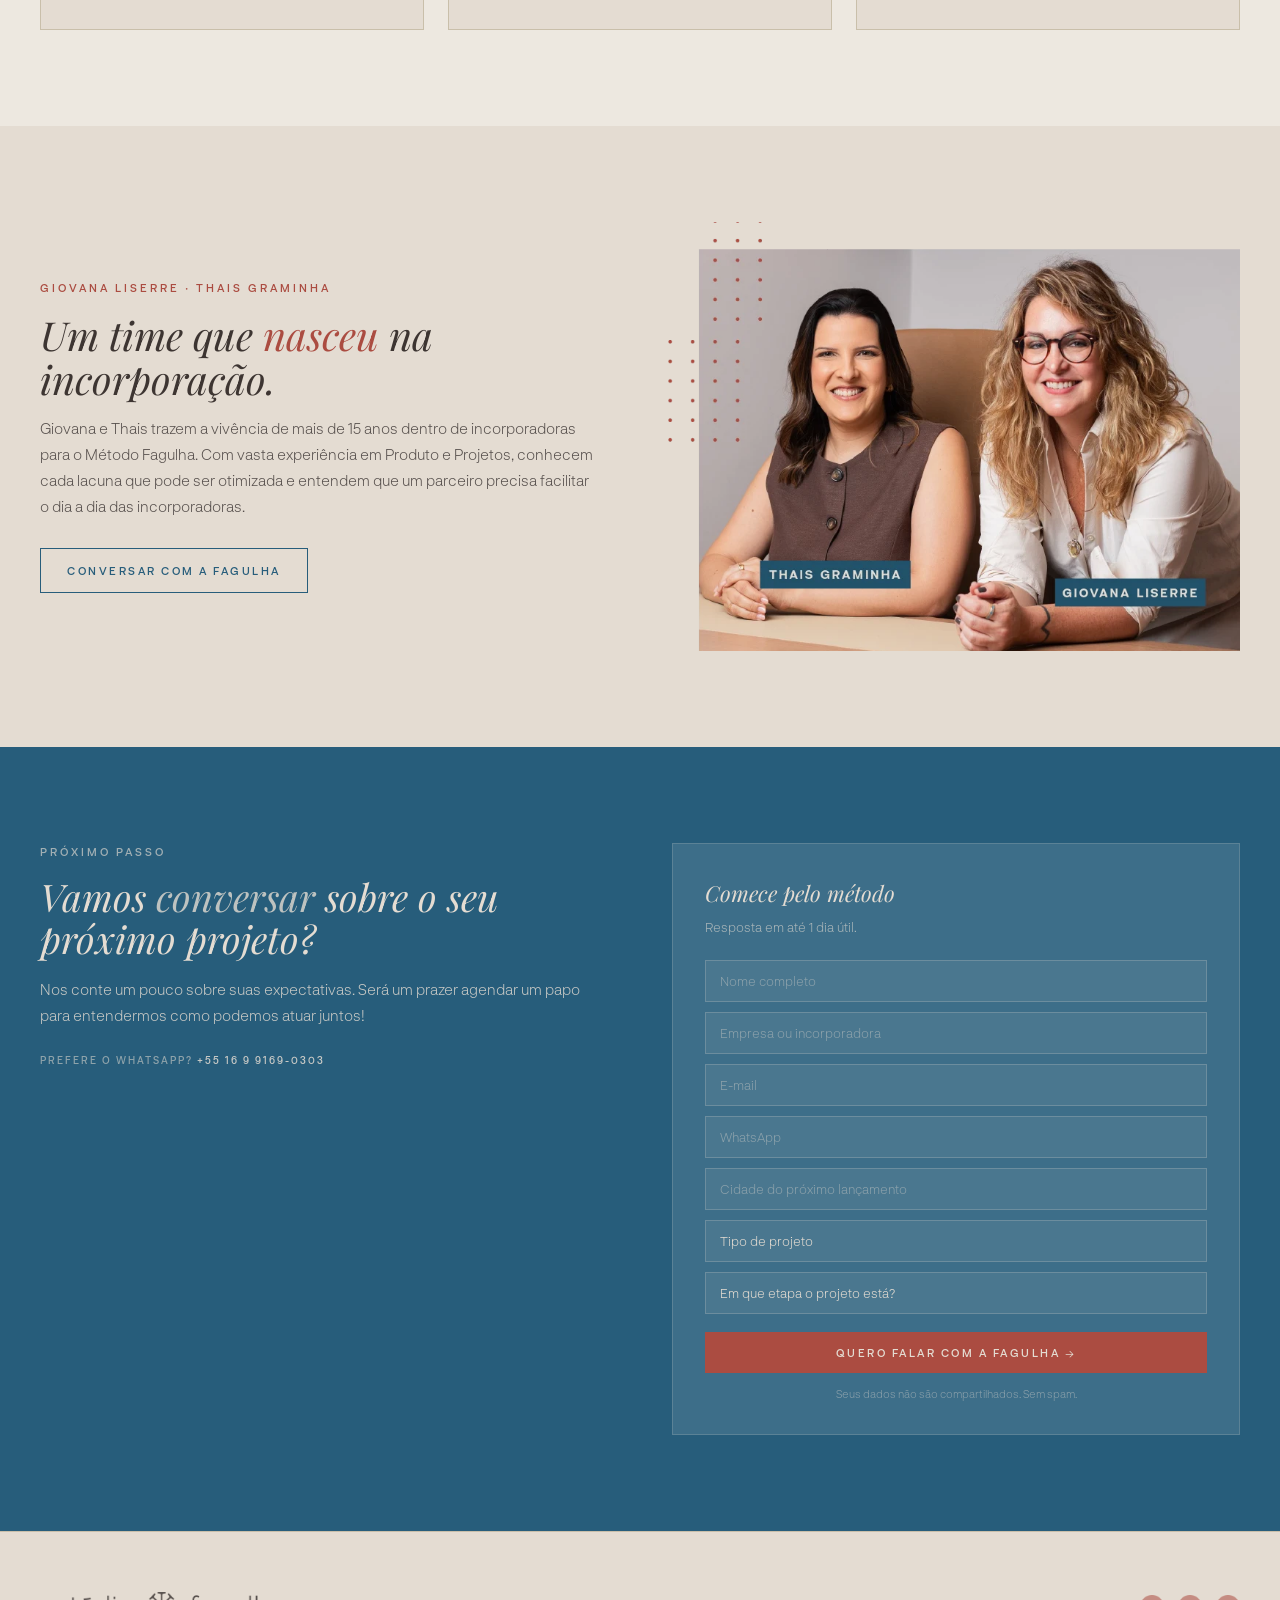
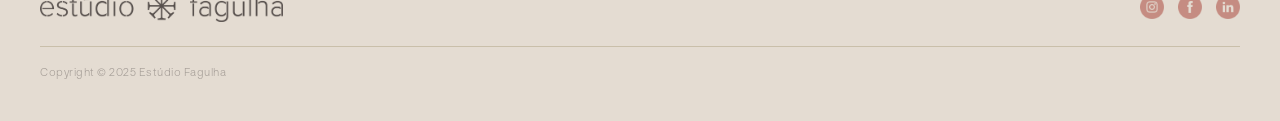
==== commit 9bc2297d: "lp-metodo: ajusta posição overlay e foto-1 na hero - Overlay sobe de top:24% para top:10% - Foto-1 s" ====
--- a/lp-metodo/index.html
+++ b/lp-metodo/index.html
@@ -202,7 +202,7 @@
     }
     /* Torre alta — topo centro */
     .hero-photo-1 {
-      top: 0;
+      top: -8%;
       left: 22%;
       width: 46%;
       height: 58%;
@@ -226,7 +226,7 @@
     }
     .hero-overlay {
       position: absolute;
-      top: 24%;
+      top: 10%;
       right: -6%;
       width: 58%;
       z-index: 4;
@@ -669,7 +669,7 @@
       .hero { padding: 120px 24px 60px; }
       .hero-grid { grid-template-columns: 1fr; gap: 36px; }
       .hero-img { aspect-ratio: 16/9; }
-      .hero-overlay { right: 0; width: 46%; top: 20%; }
+      .hero-overlay { right: 0; width: 46%; top: 12%; }
       .section { padding: 72px 24px; }
       .two-col { grid-template-columns: 1fr; gap: 36px; }
       .three-col { grid-template-columns: 1fr; }
@@ -686,7 +686,7 @@
     }
     @media (max-width: 480px) {
       .navbar-cta { display: none; }
-      .hero-overlay { right: 0; width: 48%; top: 18%; }
+      .hero-overlay { right: 0; width: 48%; top: 12%; }
     }
 
     /* ── PLACEHOLDERS DE IMAGEM ── */
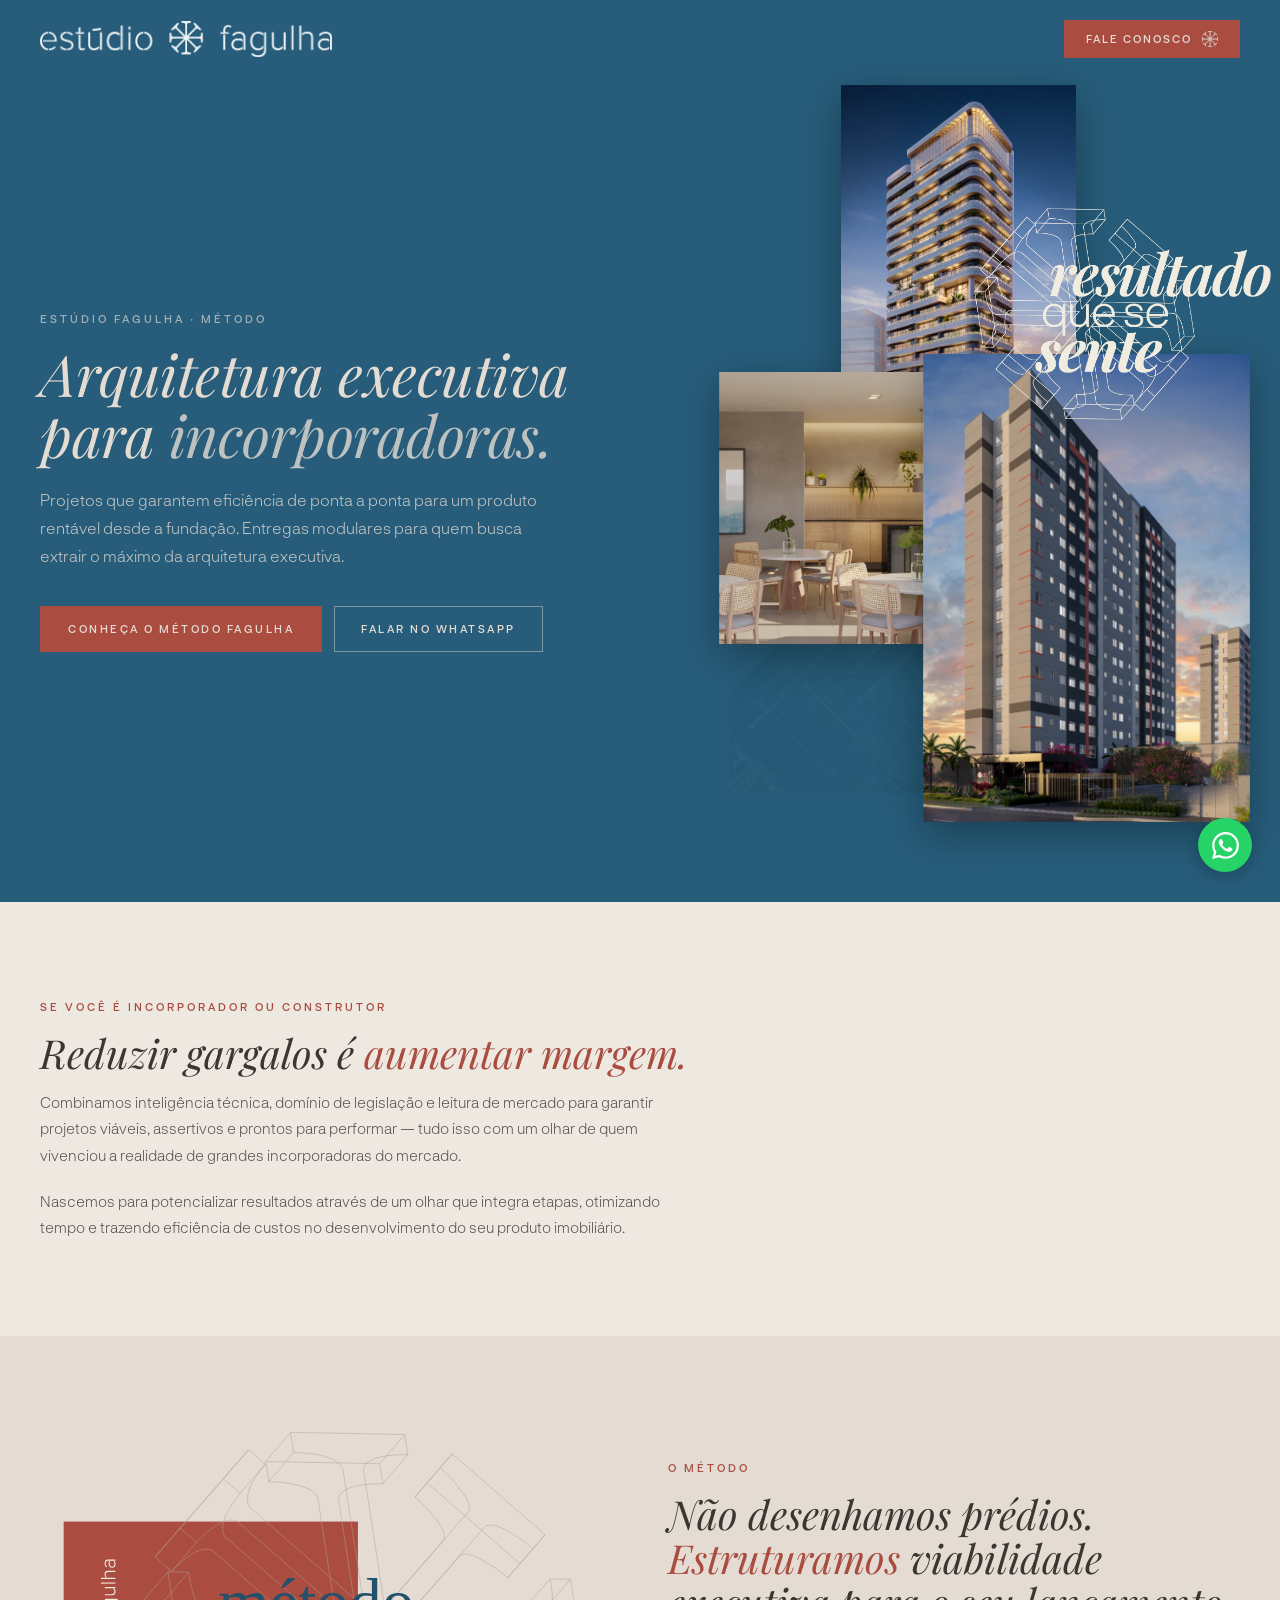
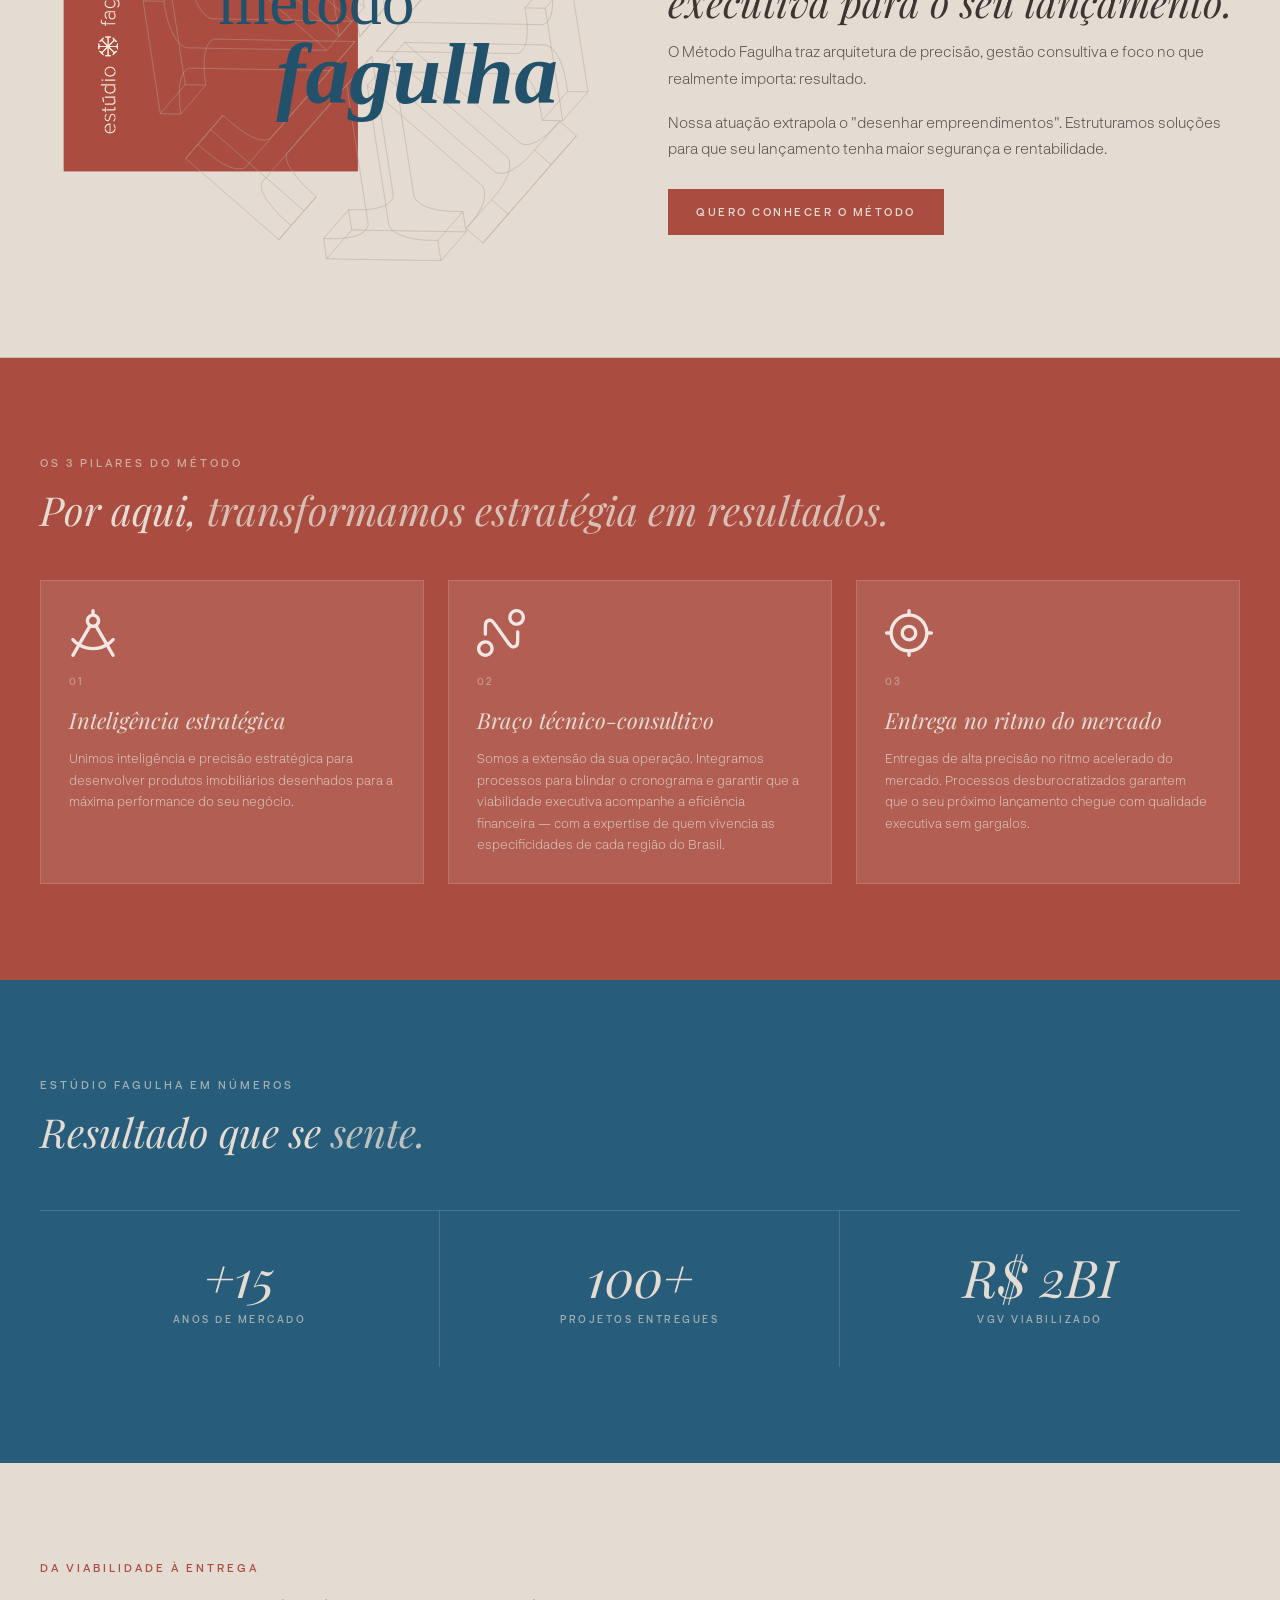
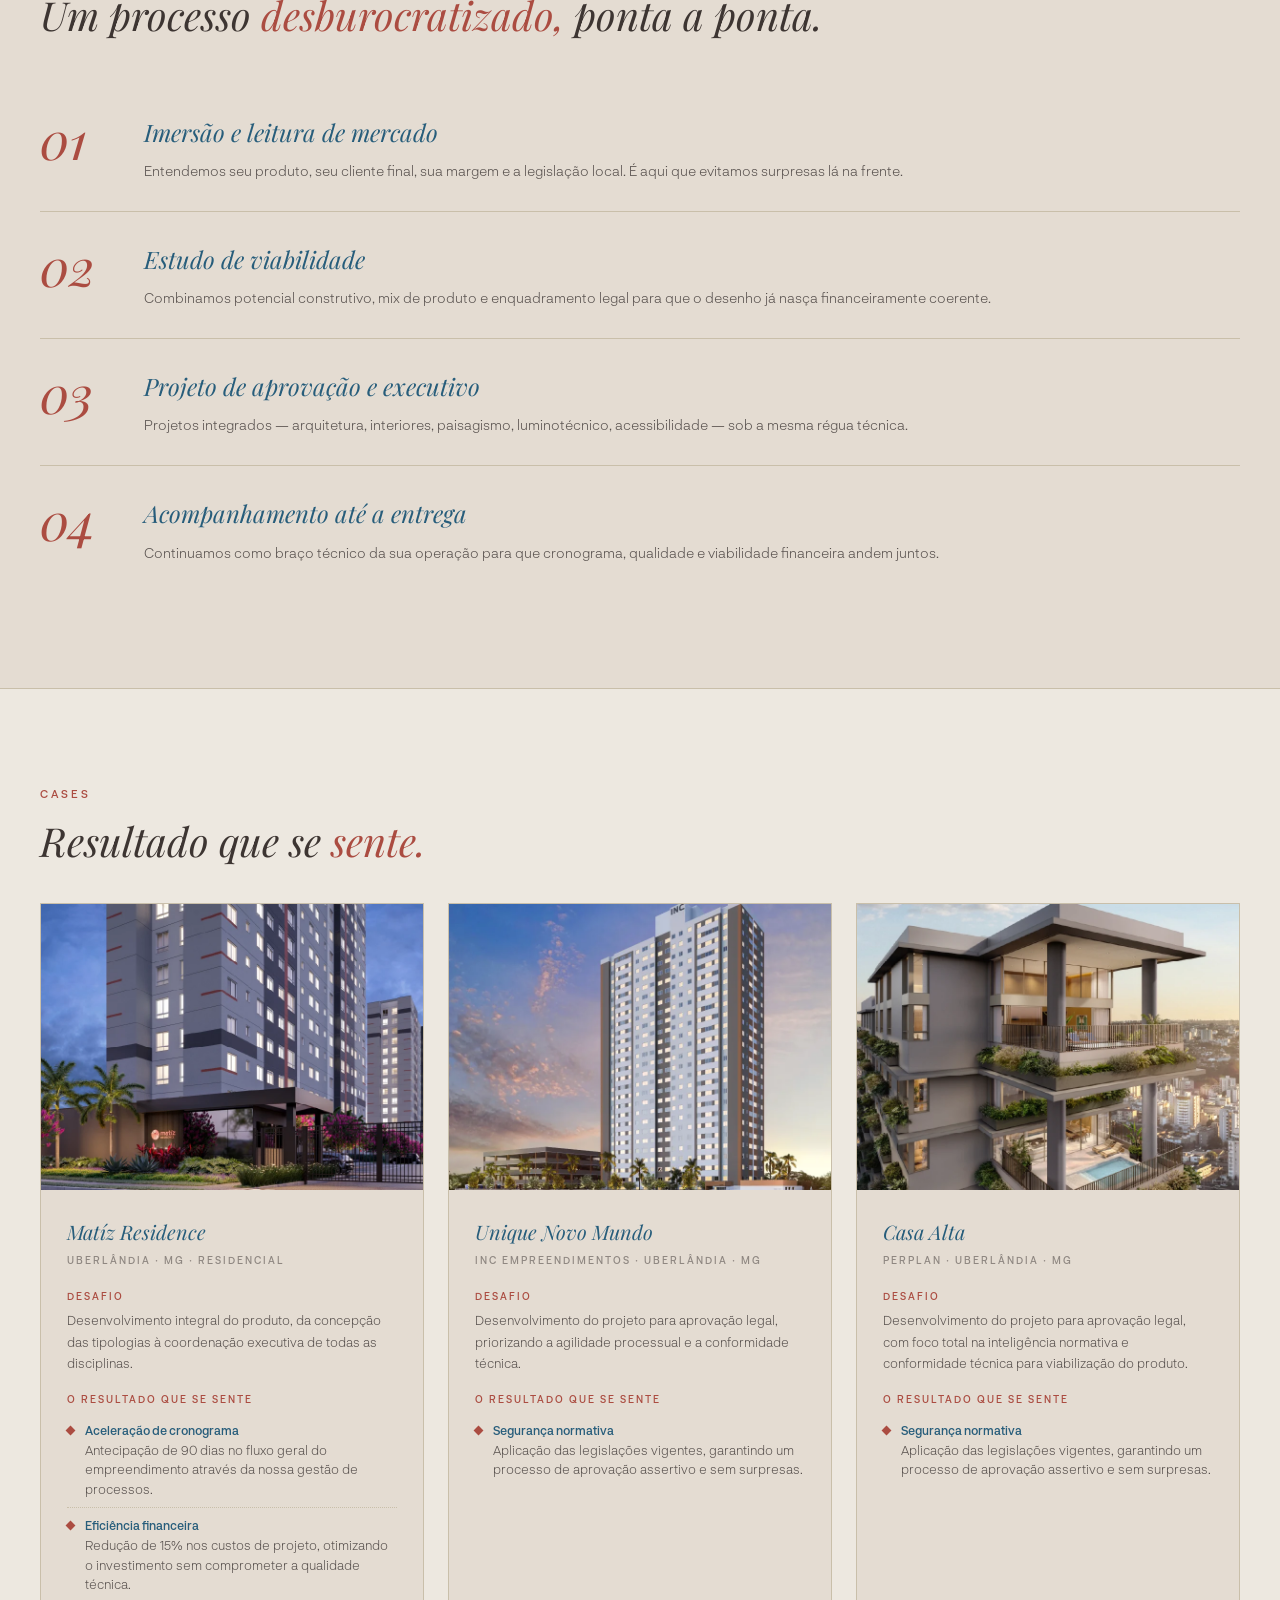
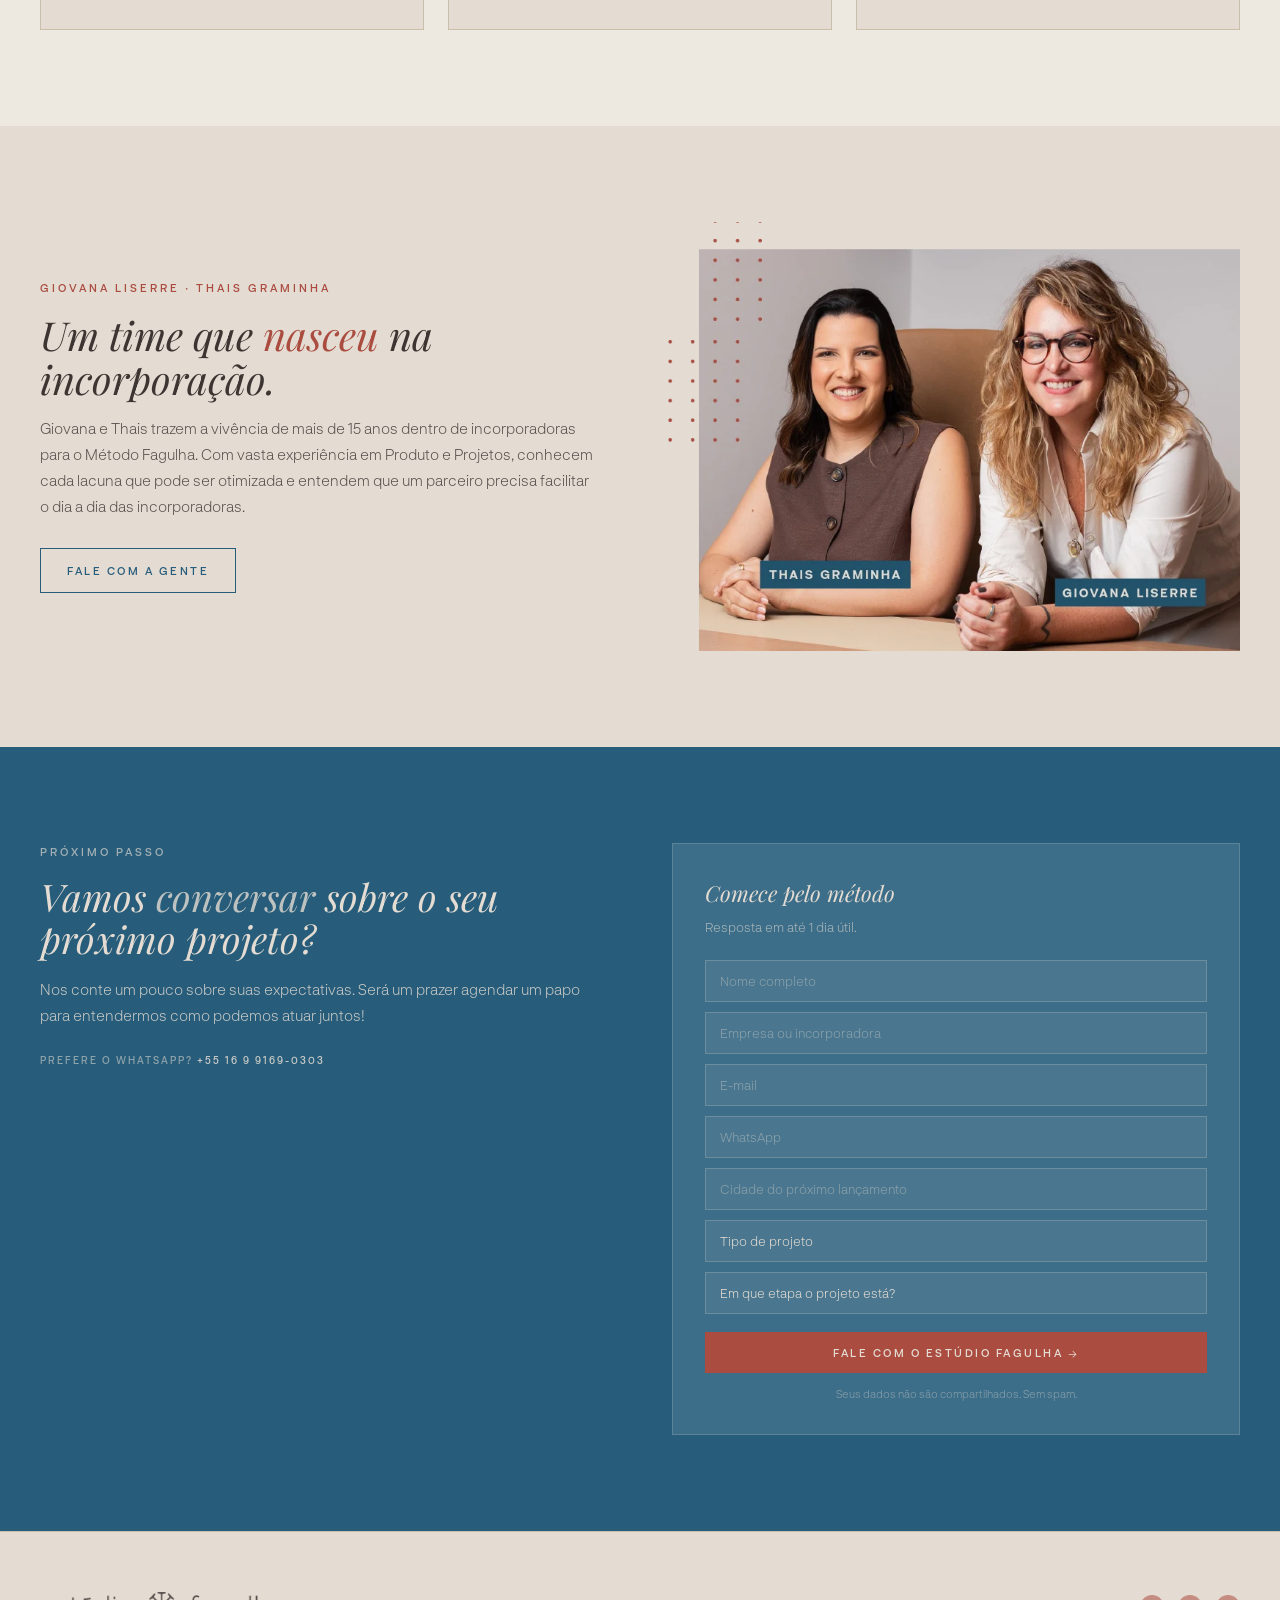
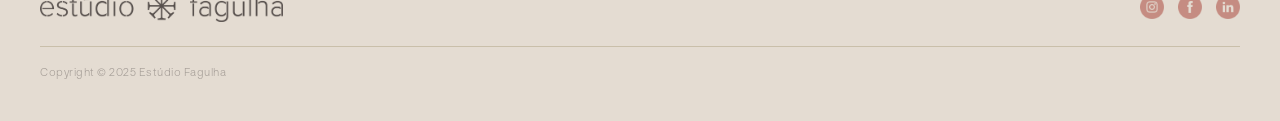
==== commit d2ac37d9: "lp-metodo: atualiza textos dos botões Sobre Nós e formulário Co-Authored-By: Claude Sonnet 4.6 <nore" ====
--- a/lp-metodo/index.html
+++ b/lp-metodo/index.html
@@ -975,7 +975,7 @@
         <span class="eyebrow">Giovana Liserre &middot; Thais Graminha</span>
         <h2 class="section-heading">Um time que <em>nasceu</em> na incorporação.</h2>
         <p class="section-body">Giovana e Thais trazem a vivência de mais de 15 anos dentro de incorporadoras para o Método Fagulha. Com vasta experiência em Produto e Projetos, conhecem cada lacuna que pode ser otimizada e entendem que um parceiro precisa facilitar o dia a dia das incorporadoras.</p>
-        <a href="#contato" class="btn-outline-azul" style="margin-top:28px">Conversar com a Fagulha</a>
+        <a href="#contato" class="btn-outline-azul" style="margin-top:28px">Fale com a gente</a>
       </div>
       <img src="../images/fundadoras-fagulha.webp" alt="Thais Graminha e Giovana Liserre — fundadoras do Estúdio Fagulha" class="img-service" loading="lazy">
     </div>
@@ -1015,7 +1015,7 @@
           <option value="Outra">Outra etapa</option>
         </select>
         <button type="submit" class="form-submit">
-          Quero falar com a Fagulha &rarr;
+          Fale com o Estúdio Fagulha &rarr;
         </button>
         <p class="form-privacy">Seus dados não são compartilhados. Sem spam.</p>
       </form>
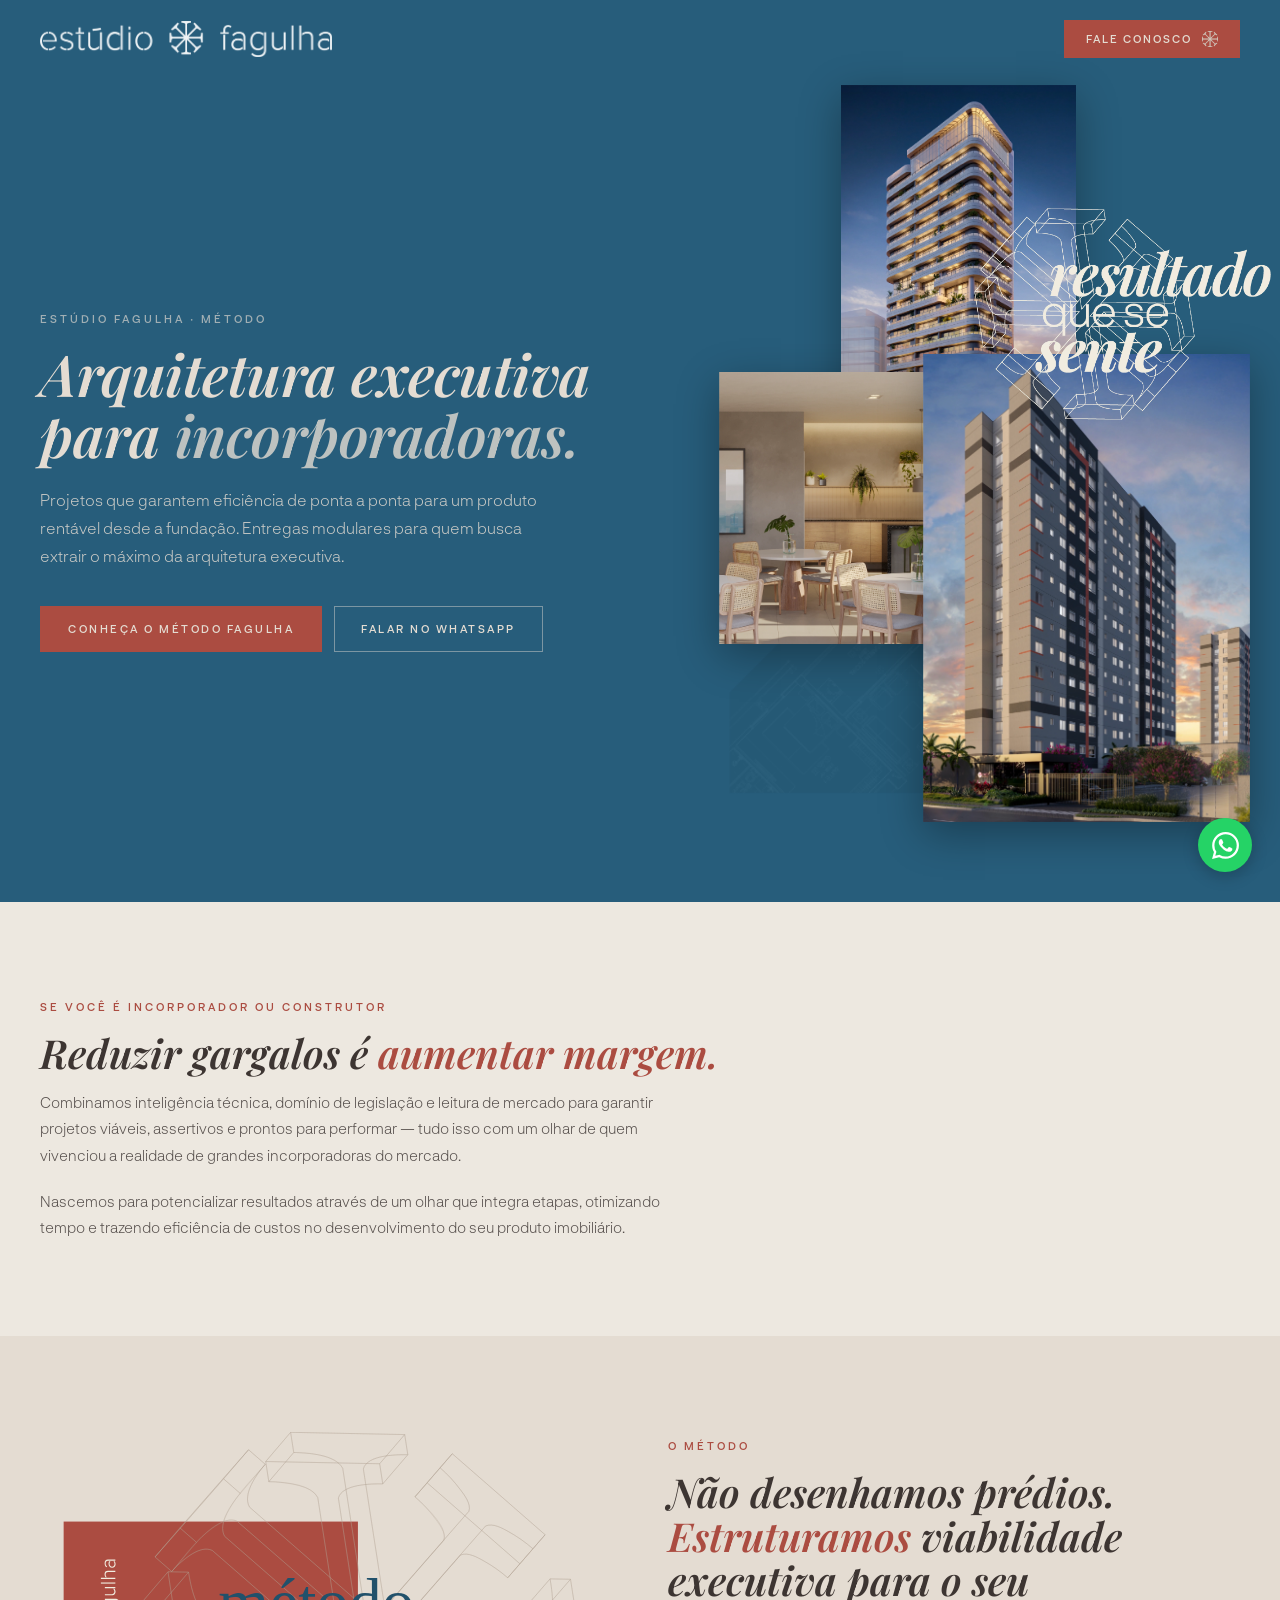
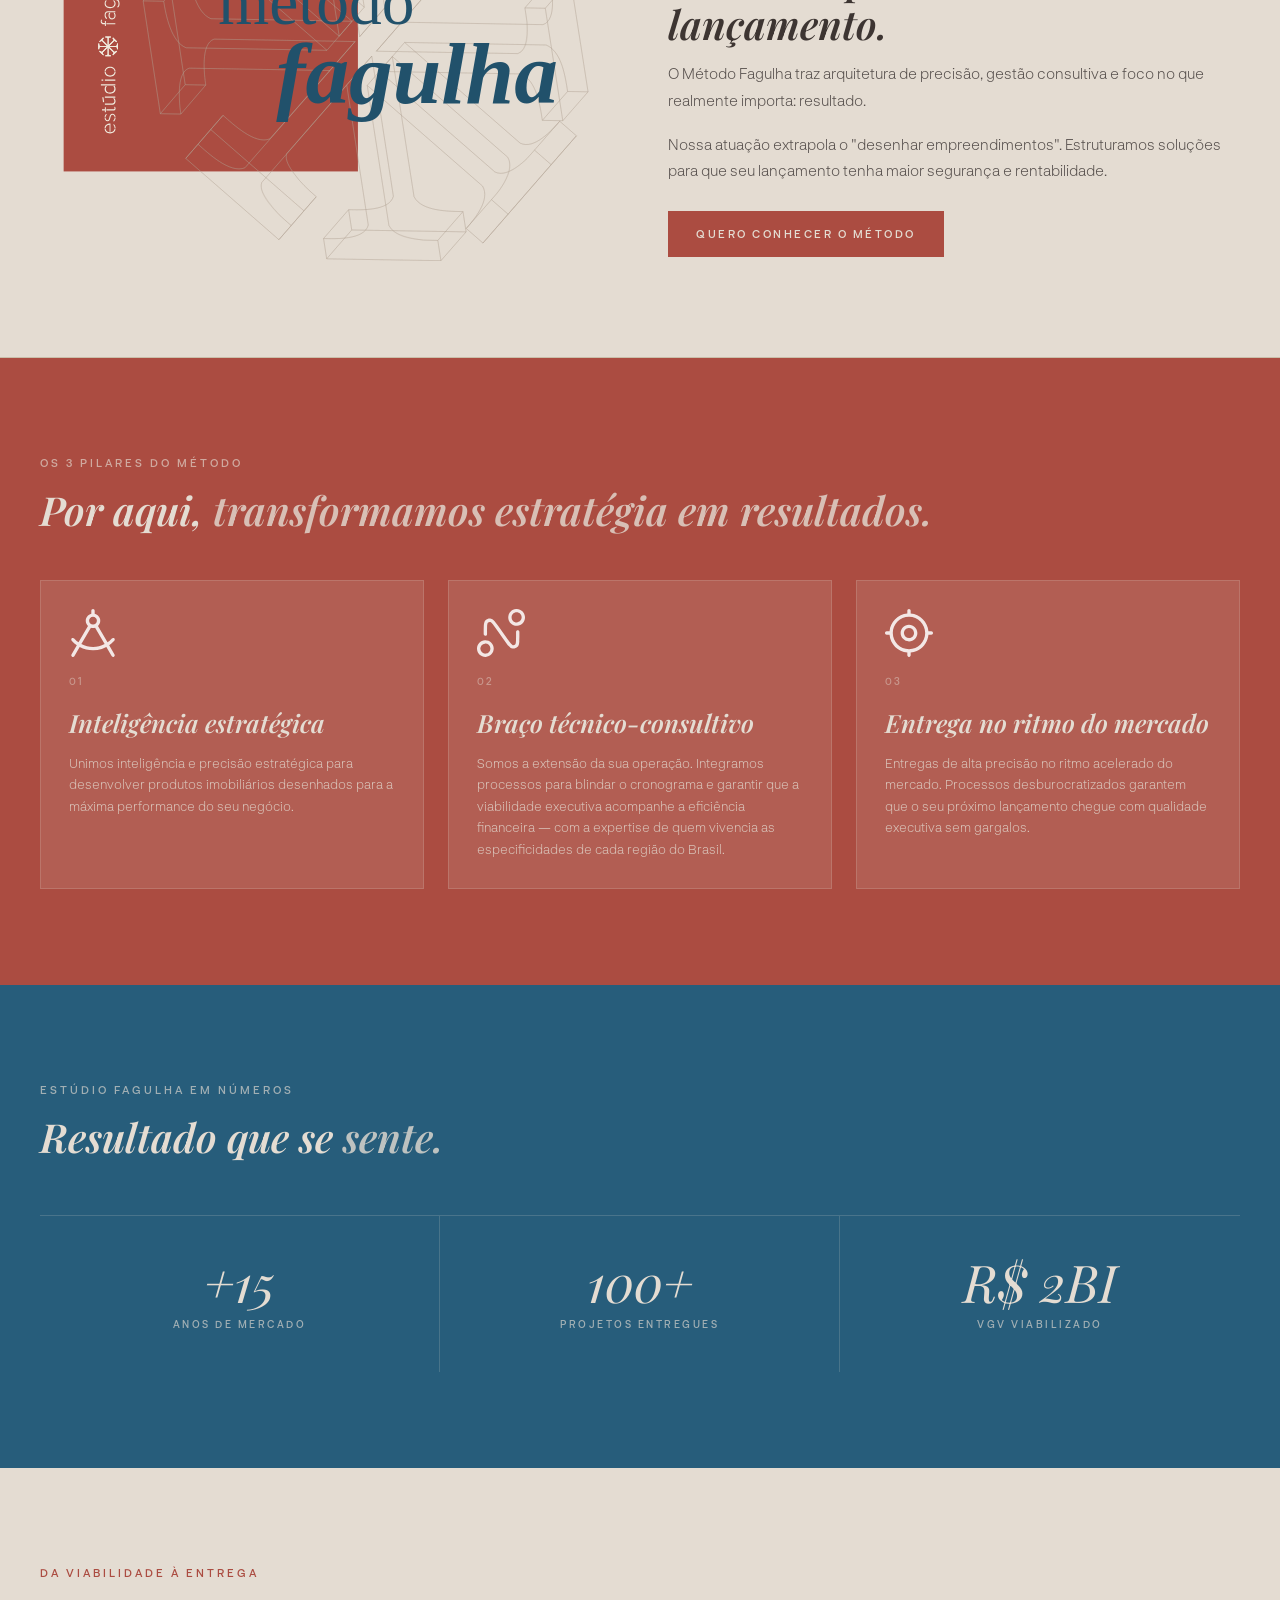
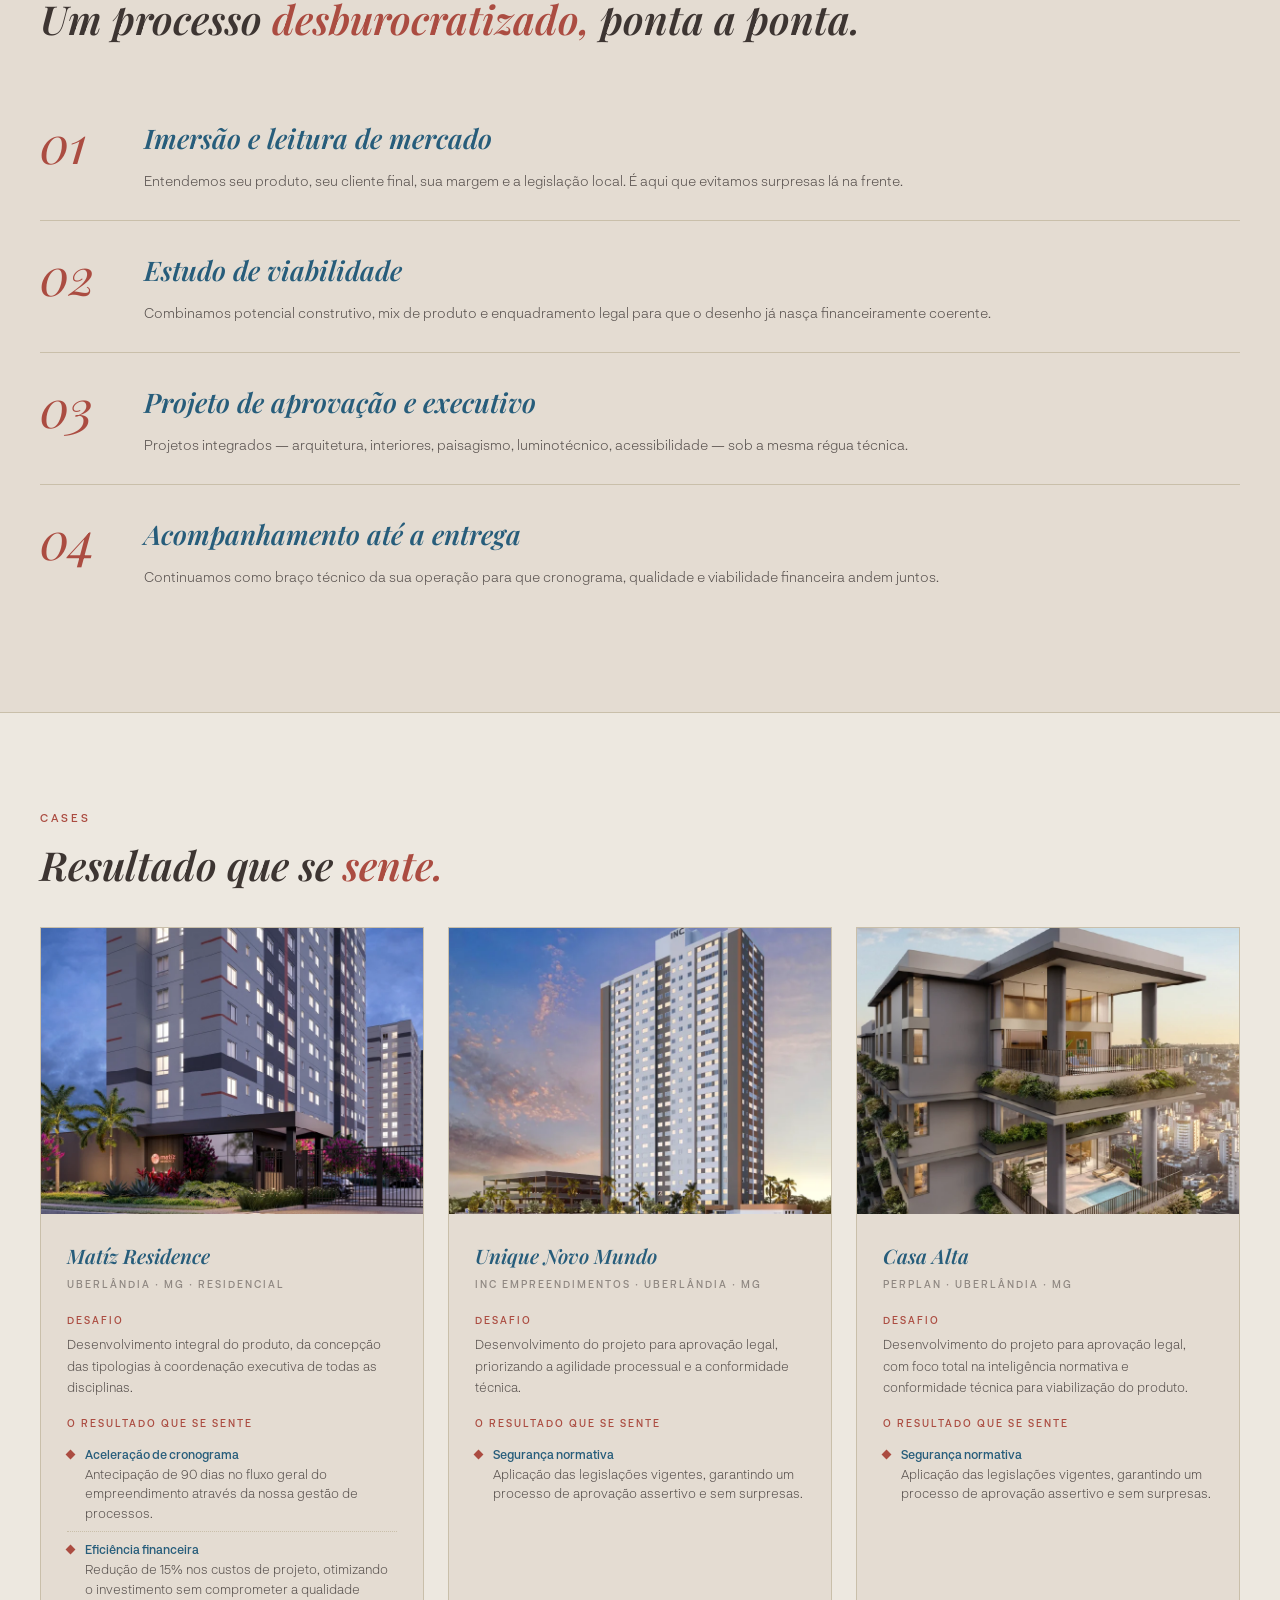
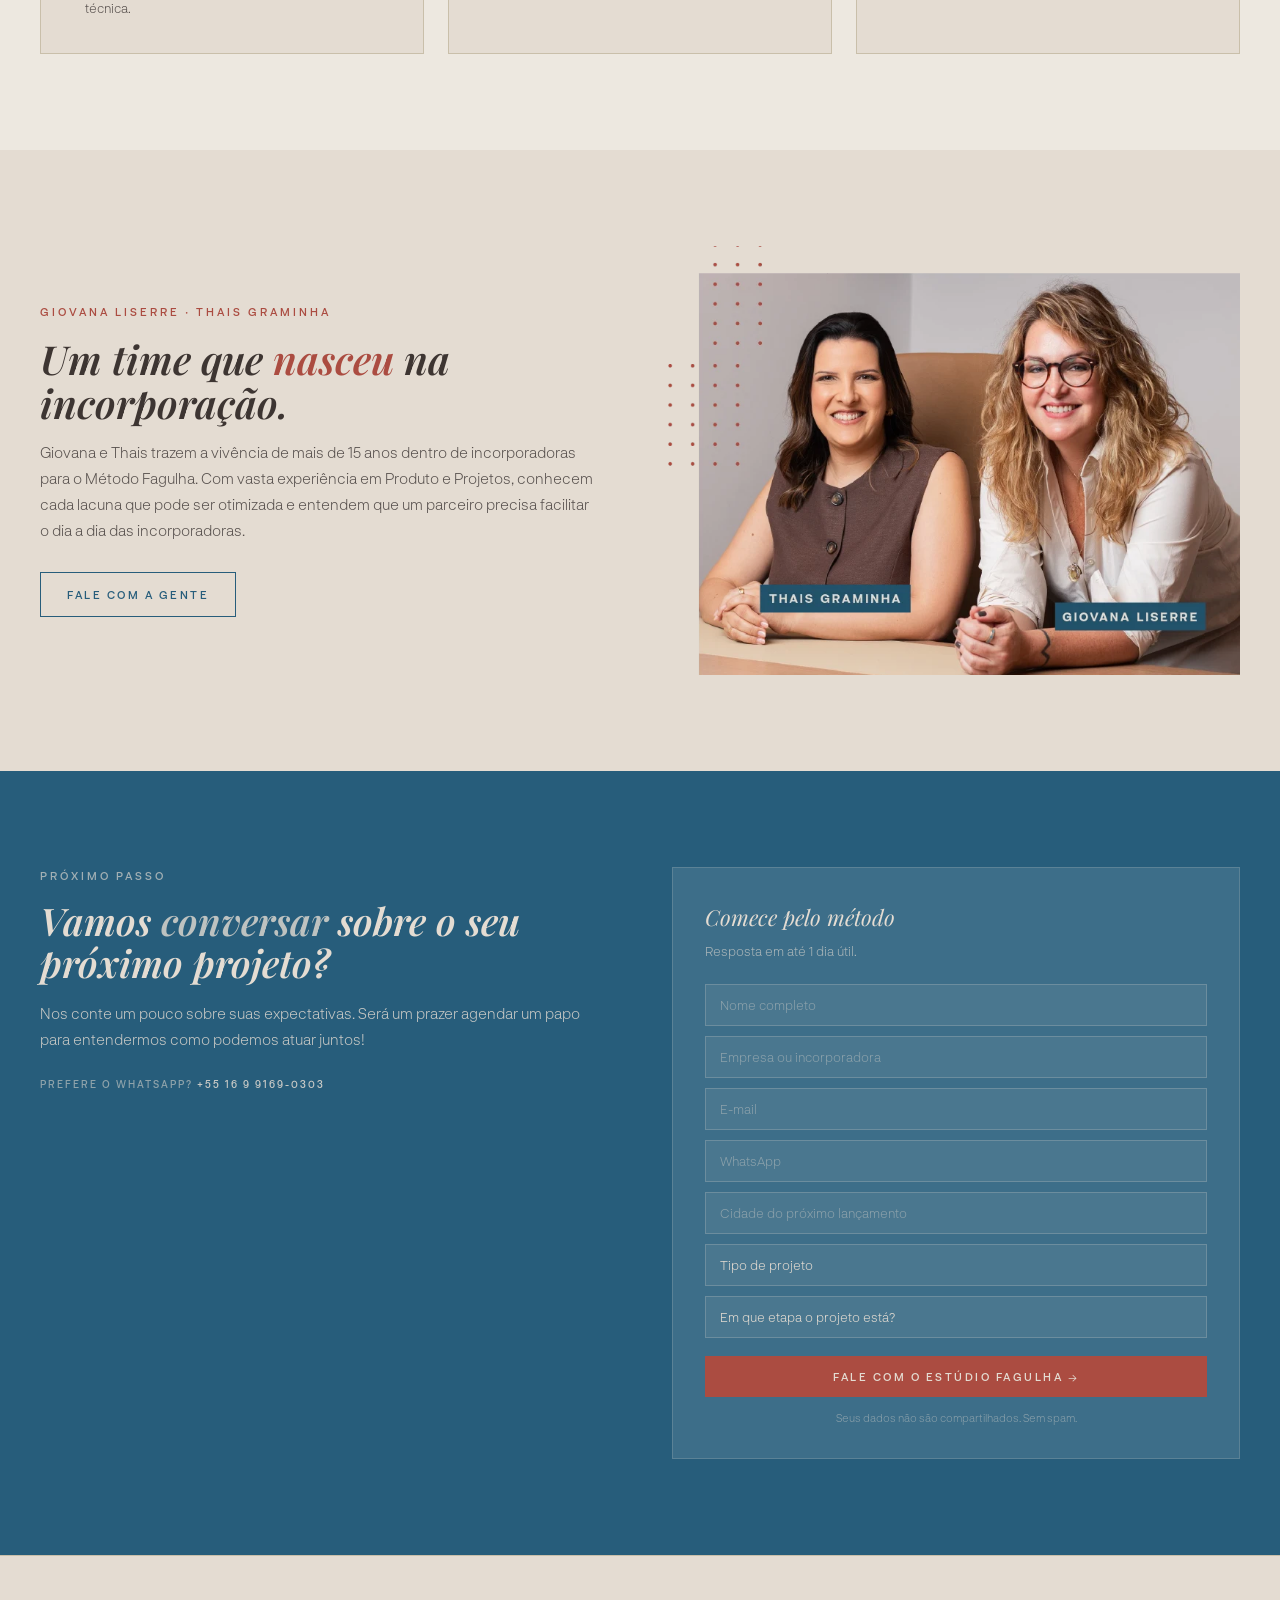
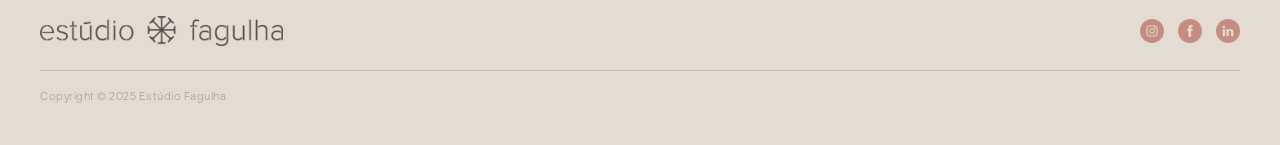
==== commit 6ad2c421: "lp-metodo: ajustes mobile hero, logo navbar e títulos semibold - mobile: margem entre botões e colla" ====
--- a/lp-metodo/index.html
+++ b/lp-metodo/index.html
@@ -20,6 +20,13 @@
       font-display: swap;
     }
     @font-face {
+      font-family: 'PlayfairDisplay';
+      src: url('../fonts/Playfair_Display/PlayfairDisplay-SemiBoldItalic.ttf') format('truetype');
+      font-weight: 600;
+      font-style: italic;
+      font-display: swap;
+    }
+    @font-face {
       font-family: 'Neurialgrotesk';
       src: url('../fonts/NeurialGrotesk-Light.otf') format('opentype');
       font-weight: 300;
@@ -92,7 +99,7 @@
 
     h1, h2, h3, h4 {
       font-family: 'PlayfairDisplay', Georgia, serif;
-      font-weight: 400;
+      font-weight: 600;
       font-style: italic;
     }
 
@@ -355,7 +362,7 @@
       margin-bottom: 14px;
     }
     .pillar h4 {
-      font-size: 22px;
+      font-size: 25px;
       color: var(--creme);
       margin-bottom: 10px;
     }
@@ -414,7 +421,7 @@
       line-height: 1;
     }
     .method-step-content h4 {
-      font-size: 24px;
+      font-size: 27px;
       color: var(--azul);
       margin-bottom: 8px;
     }
@@ -668,6 +675,7 @@
       .navbar-cta img { display: none; }
       .hero { padding: 120px 24px 60px; }
       .hero-grid { grid-template-columns: 1fr; gap: 36px; }
+      .hero-collage { margin-top: 56px; }
       .hero-img { aspect-ratio: 16/9; }
       .hero-overlay { right: 0; width: 46%; top: 12%; }
       .section { padding: 72px 24px; }
@@ -685,6 +693,7 @@
       .footer-bar { flex-direction: column; align-items: flex-start; }
     }
     @media (max-width: 480px) {
+      .navbar { justify-content: center; padding: 40px 24px 20px; }
       .navbar-cta { display: none; }
       .hero-overlay { right: 0; width: 48%; top: 12%; }
     }
